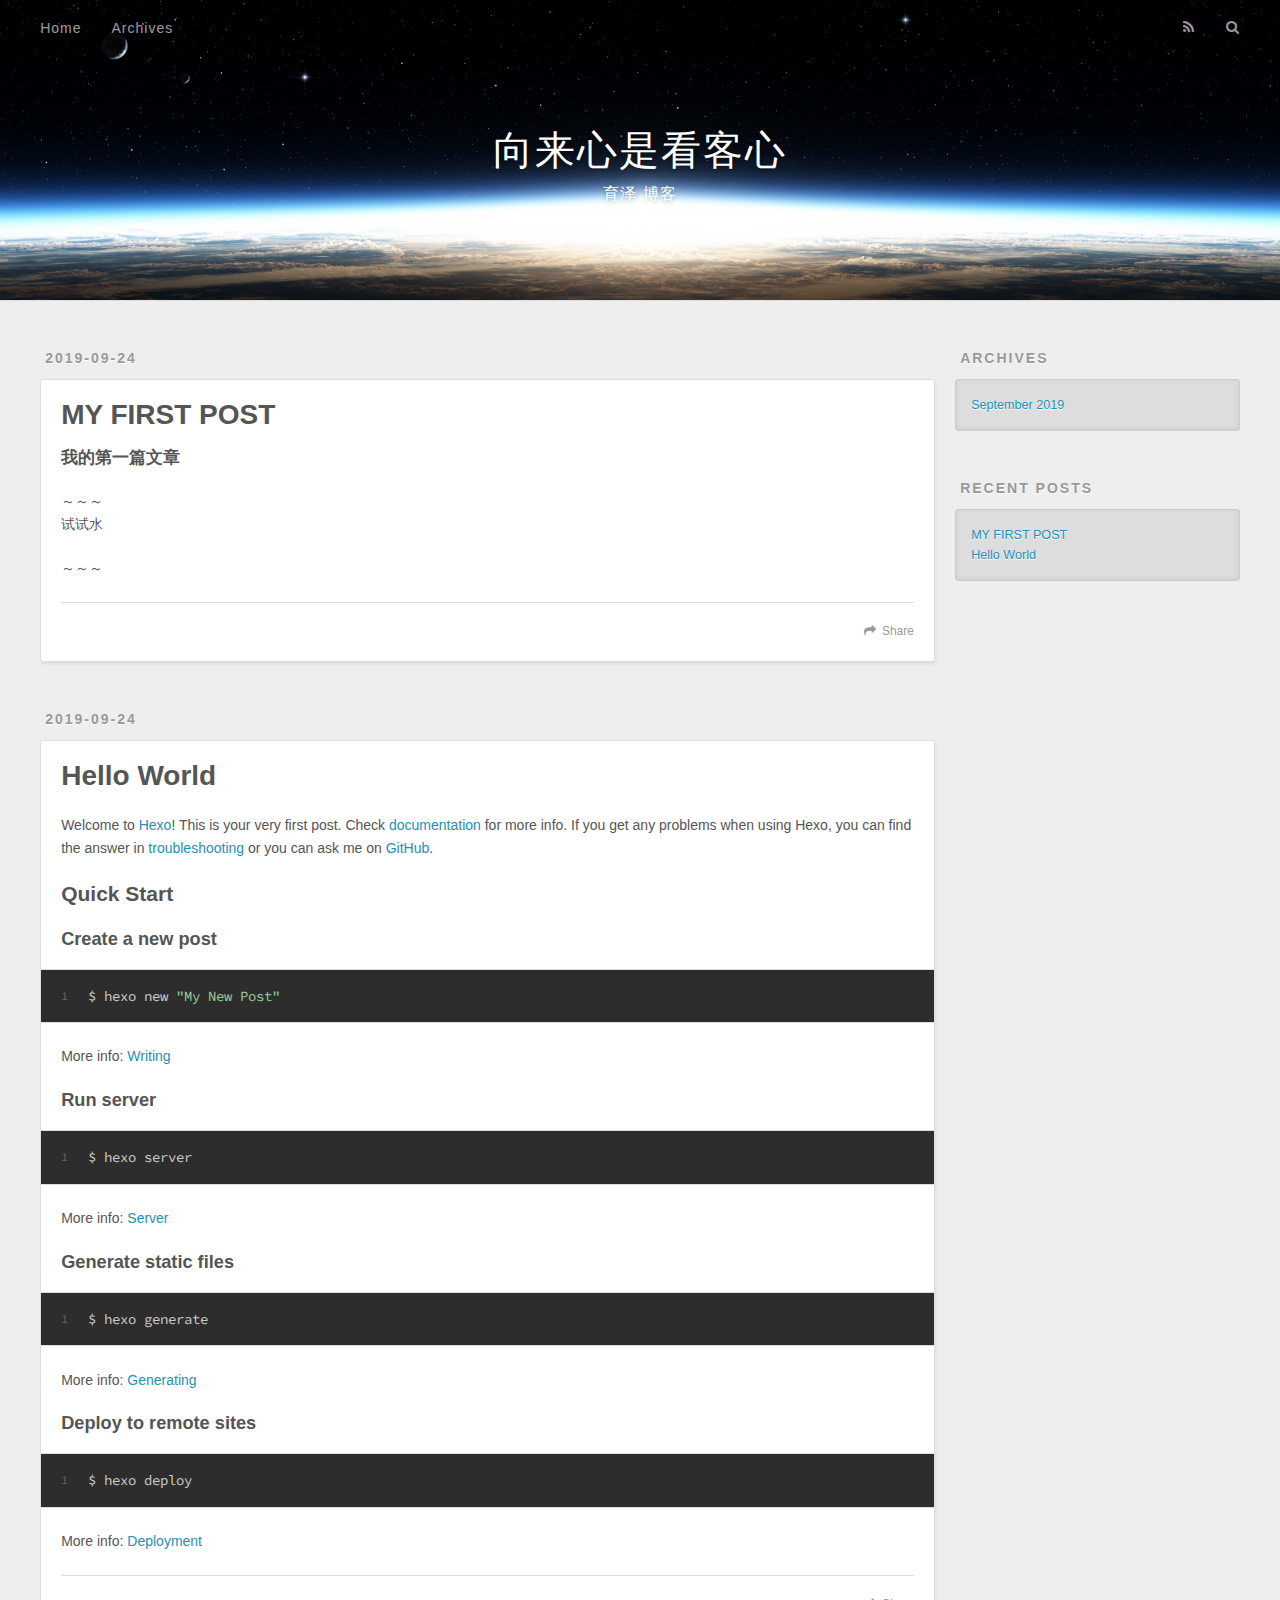
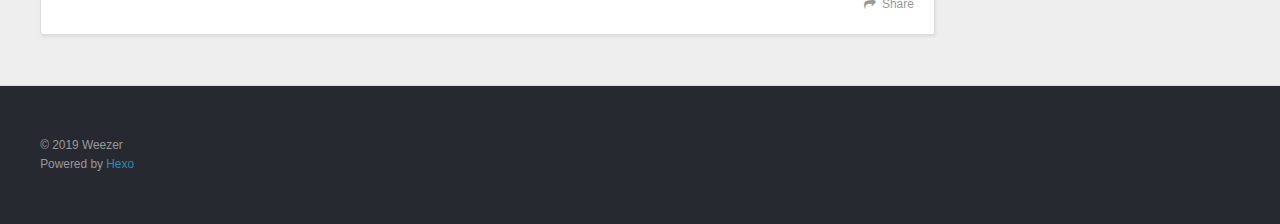
==== index.html @ f469ce71 "Site updated: 2019-09-24 15:25:45" ====
<!DOCTYPE html>
<html>
<head><meta name="generator" content="Hexo 3.9.0">
  <meta charset="utf-8">
  

  
  <title>向来心是看客心</title>
  <meta name="viewport" content="width=device-width, initial-scale=1, maximum-scale=1">
  <meta name="description" content="小博客，记录一点点人生">
<meta name="keywords" content="博客 感悟 技术">
<meta property="og:type" content="website">
<meta property="og:title" content="向来心是看客心">
<meta property="og:url" content="http://weezer.cn/index.html">
<meta property="og:site_name" content="向来心是看客心">
<meta property="og:description" content="小博客，记录一点点人生">
<meta property="og:locale" content="cn">
<meta name="twitter:card" content="summary">
<meta name="twitter:title" content="向来心是看客心">
<meta name="twitter:description" content="小博客，记录一点点人生">
  
    <link rel="alternate" href="/atom.xml" title="向来心是看客心" type="application/atom+xml">
  
  
    <link rel="icon" href="/favicon.png">
  
  
    <link href="//fonts.googleapis.com/css?family=Source+Code+Pro" rel="stylesheet" type="text/css">
  
  <link rel="stylesheet" href="/css/style.css">
</head>
</html>
<body>
  <div id="container">
    <div id="wrap">
      <header id="header">
  <div id="banner"></div>
  <div id="header-outer" class="outer">
    <div id="header-title" class="inner">
      <h1 id="logo-wrap">
        <a href="/" id="logo">向来心是看客心</a>
      </h1>
      
        <h2 id="subtitle-wrap">
          <a href="/" id="subtitle">育泽 博客</a>
        </h2>
      
    </div>
    <div id="header-inner" class="inner">
      <nav id="main-nav">
        <a id="main-nav-toggle" class="nav-icon"></a>
        
          <a class="main-nav-link" href="/">Home</a>
        
          <a class="main-nav-link" href="/archives">Archives</a>
        
      </nav>
      <nav id="sub-nav">
        
          <a id="nav-rss-link" class="nav-icon" href="/atom.xml" title="RSS Feed"></a>
        
        <a id="nav-search-btn" class="nav-icon" title="Search"></a>
      </nav>
      <div id="search-form-wrap">
        <form action="//google.com/search" method="get" accept-charset="UTF-8" class="search-form"><input type="search" name="q" class="search-form-input" placeholder="Search"><button type="submit" class="search-form-submit">&#xF002;</button><input type="hidden" name="sitesearch" value="http://weezer.cn"></form>
      </div>
    </div>
  </div>
</header>
      <div class="outer">
        <section id="main">
  
    <article id="post-MY-FIRST-POST" class="article article-type-post" itemscope itemprop="blogPost">
  <div class="article-meta">
    <a href="/2019/09/24/MY-FIRST-POST/" class="article-date">
  <time datetime="2019-09-24T07:09:31.000Z" itemprop="datePublished">2019-09-24</time>
</a>
    
  </div>
  <div class="article-inner">
    
    
      <header class="article-header">
        
  
    <h1 itemprop="name">
      <a class="article-title" href="/2019/09/24/MY-FIRST-POST/">MY FIRST POST</a>
    </h1>
  

      </header>
    
    <div class="article-entry" itemprop="articleBody">
      
        <h4 id="我的第一篇文章"><a href="#我的第一篇文章" class="headerlink" title="我的第一篇文章"></a>我的第一篇文章</h4><p>～～～<br>试试水</p>
<p>～～～</p>

      
    </div>
    <footer class="article-footer">
      <a data-url="http://weezer.cn/2019/09/24/MY-FIRST-POST/" data-id="ck0ximbhq0000sxwrc1jlzno2" class="article-share-link">Share</a>
      
      
    </footer>
  </div>
  
</article>


  
    <article id="post-hello-world" class="article article-type-post" itemscope itemprop="blogPost">
  <div class="article-meta">
    <a href="/2019/09/24/hello-world/" class="article-date">
  <time datetime="2019-09-24T06:43:45.850Z" itemprop="datePublished">2019-09-24</time>
</a>
    
  </div>
  <div class="article-inner">
    
    
      <header class="article-header">
        
  
    <h1 itemprop="name">
      <a class="article-title" href="/2019/09/24/hello-world/">Hello World</a>
    </h1>
  

      </header>
    
    <div class="article-entry" itemprop="articleBody">
      
        <p>Welcome to <a href="https://hexo.io/" target="_blank" rel="noopener">Hexo</a>! This is your very first post. Check <a href="https://hexo.io/docs/" target="_blank" rel="noopener">documentation</a> for more info. If you get any problems when using Hexo, you can find the answer in <a href="https://hexo.io/docs/troubleshooting.html" target="_blank" rel="noopener">troubleshooting</a> or you can ask me on <a href="https://github.com/hexojs/hexo/issues" target="_blank" rel="noopener">GitHub</a>.</p>
<h2 id="Quick-Start"><a href="#Quick-Start" class="headerlink" title="Quick Start"></a>Quick Start</h2><h3 id="Create-a-new-post"><a href="#Create-a-new-post" class="headerlink" title="Create a new post"></a>Create a new post</h3><figure class="highlight bash"><table><tr><td class="gutter"><pre><span class="line">1</span><br></pre></td><td class="code"><pre><span class="line">$ hexo new <span class="string">"My New Post"</span></span><br></pre></td></tr></table></figure>

<p>More info: <a href="https://hexo.io/docs/writing.html" target="_blank" rel="noopener">Writing</a></p>
<h3 id="Run-server"><a href="#Run-server" class="headerlink" title="Run server"></a>Run server</h3><figure class="highlight bash"><table><tr><td class="gutter"><pre><span class="line">1</span><br></pre></td><td class="code"><pre><span class="line">$ hexo server</span><br></pre></td></tr></table></figure>

<p>More info: <a href="https://hexo.io/docs/server.html" target="_blank" rel="noopener">Server</a></p>
<h3 id="Generate-static-files"><a href="#Generate-static-files" class="headerlink" title="Generate static files"></a>Generate static files</h3><figure class="highlight bash"><table><tr><td class="gutter"><pre><span class="line">1</span><br></pre></td><td class="code"><pre><span class="line">$ hexo generate</span><br></pre></td></tr></table></figure>

<p>More info: <a href="https://hexo.io/docs/generating.html" target="_blank" rel="noopener">Generating</a></p>
<h3 id="Deploy-to-remote-sites"><a href="#Deploy-to-remote-sites" class="headerlink" title="Deploy to remote sites"></a>Deploy to remote sites</h3><figure class="highlight bash"><table><tr><td class="gutter"><pre><span class="line">1</span><br></pre></td><td class="code"><pre><span class="line">$ hexo deploy</span><br></pre></td></tr></table></figure>

<p>More info: <a href="https://hexo.io/docs/deployment.html" target="_blank" rel="noopener">Deployment</a></p>

      
    </div>
    <footer class="article-footer">
      <a data-url="http://weezer.cn/2019/09/24/hello-world/" data-id="ck0ximbht0001sxwr484l13ym" class="article-share-link">Share</a>
      
      
    </footer>
  </div>
  
</article>


  


</section>
        
          <aside id="sidebar">
  
    

  
    

  
    
  
    
  <div class="widget-wrap">
    <h3 class="widget-title">Archives</h3>
    <div class="widget">
      <ul class="archive-list"><li class="archive-list-item"><a class="archive-list-link" href="/archives/2019/09/">September 2019</a></li></ul>
    </div>
  </div>


  
    
  <div class="widget-wrap">
    <h3 class="widget-title">Recent Posts</h3>
    <div class="widget">
      <ul>
        
          <li>
            <a href="/2019/09/24/MY-FIRST-POST/">MY FIRST POST</a>
          </li>
        
          <li>
            <a href="/2019/09/24/hello-world/">Hello World</a>
          </li>
        
      </ul>
    </div>
  </div>

  
</aside>
        
      </div>
      <footer id="footer">
  
  <div class="outer">
    <div id="footer-info" class="inner">
      &copy; 2019 Weezer<br>
      Powered by <a href="http://hexo.io/" target="_blank">Hexo</a>
    </div>
  </div>
</footer>
    </div>
    <nav id="mobile-nav">
  
    <a href="/" class="mobile-nav-link">Home</a>
  
    <a href="/archives" class="mobile-nav-link">Archives</a>
  
</nav>
    

<script src="//ajax.googleapis.com/ajax/libs/jquery/2.0.3/jquery.min.js"></script>


  <link rel="stylesheet" href="/fancybox/jquery.fancybox.css">
  <script src="/fancybox/jquery.fancybox.pack.js"></script>


<script src="/js/script.js"></script>



  </div>
</body>
</html>
---- css/style.css ----
body {
  width: 100%;
}
body:before,
body:after {
  content: "";
  display: table;
}
body:after {
  clear: both;
}
html,
body,
div,
span,
applet,
object,
iframe,
h1,
h2,
h3,
h4,
h5,
h6,
p,
blockquote,
pre,
a,
abbr,
acronym,
address,
big,
cite,
code,
del,
dfn,
em,
img,
ins,
kbd,
q,
s,
samp,
small,
strike,
strong,
sub,
sup,
tt,
var,
dl,
dt,
dd,
ol,
ul,
li,
fieldset,
form,
label,
legend,
table,
caption,
tbody,
tfoot,
thead,
tr,
th,
td {
  margin: 0;
  padding: 0;
  border: 0;
  outline: 0;
  font-weight: inherit;
  font-style: inherit;
  font-family: inherit;
  font-size: 100%;
  vertical-align: baseline;
}
body {
  line-height: 1;
  color: #000;
  background: #fff;
}
ol,
ul {
  list-style: none;
}
table {
  border-collapse: separate;
  border-spacing: 0;
  vertical-align: middle;
}
caption,
th,
td {
  text-align: left;
  font-weight: normal;
  vertical-align: middle;
}
a img {
  border: none;
}
input,
button {
  margin: 0;
  padding: 0;
}
input::-moz-focus-inner,
button::-moz-focus-inner {
  border: 0;
  padding: 0;
}
@font-face {
  font-family: FontAwesome;
  font-style: normal;
  font-weight: normal;
  src: url("fonts/fontawesome-webfont.eot?v=#4.0.3");
  src: url("fonts/fontawesome-webfont.eot?#iefix&v=#4.0.3") format("embedded-opentype"), url("fonts/fontawesome-webfont.woff?v=#4.0.3") format("woff"), url("fonts/fontawesome-webfont.ttf?v=#4.0.3") format("truetype"), url("fonts/fontawesome-webfont.svg#fontawesomeregular?v=#4.0.3") format("svg");
}
html,
body,
#container {
  height: 100%;
}
body {
  background: #eee;
  font: 14px -apple-system, BlinkMacSystemFont, "Segoe UI", "Roboto", "Oxygen", "Ubuntu", "Cantarell", "Fira Sans", "Droid Sans", "Helvetica Neue", sans-serif;
  -webkit-text-size-adjust: 100%;
}
.outer {
  max-width: 1220px;
  margin: 0 auto;
  padding: 0 20px;
}
.outer:before,
.outer:after {
  content: "";
  display: table;
}
.outer:after {
  clear: both;
}
.inner {
  display: inline;
  float: left;
  width: 98.33333333333333%;
  margin: 0 0.833333333333333%;
}
.left,
.alignleft {
  float: left;
}
.right,
.alignright {
  float: right;
}
.clear {
  clear: both;
}
#container {
  position: relative;
}
.mobile-nav-on {
  overflow: hidden;
}
#wrap {
  height: 100%;
  width: 100%;
  position: absolute;
  top: 0;
  left: 0;
  -webkit-transition: 0.2s ease-out;
  -moz-transition: 0.2s ease-out;
  -ms-transition: 0.2s ease-out;
  transition: 0.2s ease-out;
  z-index: 1;
  background: #eee;
}
.mobile-nav-on #wrap {
  left: 280px;
}
@media screen and (min-width: 768px) {
  #main {
    display: inline;
    float: left;
    width: 73.33333333333333%;
    margin: 0 0.833333333333333%;
  }
}
.article-date,
.article-category-link,
.archive-year,
.widget-title {
  text-decoration: none;
  text-transform: uppercase;
  letter-spacing: 2px;
  color: #999;
  margin-bottom: 1em;
  margin-left: 5px;
  line-height: 1em;
  text-shadow: 0 1px #fff;
  font-weight: bold;
}
.article-inner,
.archive-article-inner {
  background: #fff;
  -webkit-box-shadow: 1px 2px 3px #ddd;
  box-shadow: 1px 2px 3px #ddd;
  border: 1px solid #ddd;
  border-radius: 3px;
}
.article-entry h1,
.widget h1 {
  font-size: 2em;
}
.article-entry h2,
.widget h2 {
  font-size: 1.5em;
}
.article-entry h3,
.widget h3 {
  font-size: 1.3em;
}
.article-entry h4,
.widget h4 {
  font-size: 1.2em;
}
.article-entry h5,
.widget h5 {
  font-size: 1em;
}
.article-entry h6,
.widget h6 {
  font-size: 1em;
  color: #999;
}
.article-entry hr,
.widget hr {
  border: 1px dashed #ddd;
}
.article-entry strong,
.widget strong {
  font-weight: bold;
}
.article-entry em,
.widget em,
.article-entry cite,
.widget cite {
  font-style: italic;
}
.article-entry sup,
.widget sup,
.article-entry sub,
.widget sub {
  font-size: 0.75em;
  line-height: 0;
  position: relative;
  vertical-align: baseline;
}
.article-entry sup,
.widget sup {
  top: -0.5em;
}
.article-entry sub,
.widget sub {
  bottom: -0.2em;
}
.article-entry small,
.widget small {
  font-size: 0.85em;
}
.article-entry acronym,
.widget acronym,
.article-entry abbr,
.widget abbr {
  border-bottom: 1px dotted;
}
.article-entry ul,
.widget ul,
.article-entry ol,
.widget ol,
.article-entry dl,
.widget dl {
  margin: 0 20px;
  line-height: 1.6em;
}
.article-entry ul ul,
.widget ul ul,
.article-entry ol ul,
.widget ol ul,
.article-entry ul ol,
.widget ul ol,
.article-entry ol ol,
.widget ol ol {
  margin-top: 0;
  margin-bottom: 0;
}
.article-entry ul,
.widget ul {
  list-style: disc;
}
.article-entry ol,
.widget ol {
  list-style: decimal;
}
.article-entry dt,
.widget dt {
  font-weight: bold;
}
#header {
  height: 300px;
  position: relative;
  border-bottom: 1px solid #ddd;
}
#header:before,
#header:after {
  content: "";
  position: absolute;
  left: 0;
  right: 0;
  height: 40px;
}
#header:before {
  top: 0;
  background: -webkit-linear-gradient(rgba(0,0,0,0.2), transparent);
  background: -moz-linear-gradient(rgba(0,0,0,0.2), transparent);
  background: -ms-linear-gradient(rgba(0,0,0,0.2), transparent);
  background: linear-gradient(rgba(0,0,0,0.2), transparent);
}
#header:after {
  bottom: 0;
  background: -webkit-linear-gradient(transparent, rgba(0,0,0,0.2));
  background: -moz-linear-gradient(transparent, rgba(0,0,0,0.2));
  background: -ms-linear-gradient(transparent, rgba(0,0,0,0.2));
  background: linear-gradient(transparent, rgba(0,0,0,0.2));
}
#header-outer {
  height: 100%;
  position: relative;
}
#header-inner {
  position: relative;
  overflow: hidden;
}
#banner {
  position: absolute;
  top: 0;
  left: 0;
  width: 100%;
  height: 100%;
  background: url("images/banner.jpg") center #000;
  -webkit-background-size: cover;
  -moz-background-size: cover;
  background-size: cover;
  z-index: -1;
}
#header-title {
  text-align: center;
  height: 40px;
  position: absolute;
  top: 50%;
  left: 0;
  margin-top: -20px;
}
#logo,
#subtitle {
  text-decoration: none;
  color: #fff;
  font-weight: 300;
  text-shadow: 0 1px 4px rgba(0,0,0,0.3);
}
#logo {
  font-size: 40px;
  line-height: 40px;
  letter-spacing: 2px;
}
#subtitle {
  font-size: 16px;
  line-height: 16px;
  letter-spacing: 1px;
}
#subtitle-wrap {
  margin-top: 16px;
}
#main-nav {
  float: left;
  margin-left: -15px;
}
.nav-icon,
.main-nav-link {
  float: left;
  color: #fff;
  opacity: 0.6;
  text-decoration: none;
  text-shadow: 0 1px rgba(0,0,0,0.2);
  -webkit-transition: opacity 0.2s;
  -moz-transition: opacity 0.2s;
  -ms-transition: opacity 0.2s;
  transition: opacity 0.2s;
  display: block;
  padding: 20px 15px;
}
.nav-icon:hover,
.main-nav-link:hover {
  opacity: 1;
}
.nav-icon {
  font-family: FontAwesome;
  text-align: center;
  font-size: 14px;
  width: 14px;
  height: 14px;
  padding: 20px 15px;
  position: relative;
  cursor: pointer;
}
.main-nav-link {
  font-weight: 300;
  letter-spacing: 1px;
}
@media screen and (max-width: 479px) {
  .main-nav-link {
    display: none;
  }
}
#main-nav-toggle {
  display: none;
}
#main-nav-toggle:before {
  content: "\f0c9";
}
@media screen and (max-width: 479px) {
  #main-nav-toggle {
    display: block;
  }
}
#sub-nav {
  float: right;
  margin-right: -15px;
}
#nav-rss-link:before {
  content: "\f09e";
}
#nav-search-btn:before {
  content: "\f002";
}
#search-form-wrap {
  position: absolute;
  top: 15px;
  width: 150px;
  height: 30px;
  right: -150px;
  opacity: 0;
  -webkit-transition: 0.2s ease-out;
  -moz-transition: 0.2s ease-out;
  -ms-transition: 0.2s ease-out;
  transition: 0.2s ease-out;
}
#search-form-wrap.on {
  opacity: 1;
  right: 0;
}
@media screen and (max-width: 479px) {
  #search-form-wrap {
    width: 100%;
    right: -100%;
  }
}
.search-form {
  position: absolute;
  top: 0;
  left: 0;
  right: 0;
  background: #fff;
  padding: 5px 15px;
  border-radius: 15px;
  -webkit-box-shadow: 0 0 10px rgba(0,0,0,0.3);
  box-shadow: 0 0 10px rgba(0,0,0,0.3);
}
.search-form-input {
  border: none;
  background: none;
  color: #555;
  width: 100%;
  font: 13px -apple-system, BlinkMacSystemFont, "Segoe UI", "Roboto", "Oxygen", "Ubuntu", "Cantarell", "Fira Sans", "Droid Sans", "Helvetica Neue", sans-serif;
  outline: none;
}
.search-form-input::-webkit-search-results-decoration,
.search-form-input::-webkit-search-cancel-button {
  -webkit-appearance: none;
}
.search-form-submit {
  position: absolute;
  top: 50%;
  right: 10px;
  margin-top: -7px;
  font: 13px FontAwesome;
  border: none;
  background: none;
  color: #bbb;
  cursor: pointer;
}
.search-form-submit:hover,
.search-form-submit:focus {
  color: #777;
}
.article {
  margin: 50px 0;
}
.article-inner {
  overflow: hidden;
}
.article-meta:before,
.article-meta:after {
  content: "";
  display: table;
}
.article-meta:after {
  clear: both;
}
.article-date {
  float: left;
}
.article-category {
  float: left;
  line-height: 1em;
  color: #ccc;
  text-shadow: 0 1px #fff;
  margin-left: 8px;
}
.article-category:before {
  content: "\2022";
}
.article-category-link {
  margin: 0 12px 1em;
}
.article-header {
  padding: 20px 20px 0;
}
.article-title {
  text-decoration: none;
  font-size: 2em;
  font-weight: bold;
  color: #555;
  line-height: 1.1em;
  -webkit-transition: color 0.2s;
  -moz-transition: color 0.2s;
  -ms-transition: color 0.2s;
  transition: color 0.2s;
}
a.article-title:hover {
  color: #258fb8;
}
.article-entry {
  color: #555;
  padding: 0 20px;
}
.article-entry:before,
.article-entry:after {
  content: "";
  display: table;
}
.article-entry:after {
  clear: both;
}
.article-entry p,
.article-entry table {
  line-height: 1.6em;
  margin: 1.6em 0;
}
.article-entry h1,
.article-entry h2,
.article-entry h3,
.article-entry h4,
.article-entry h5,
.article-entry h6 {
  font-weight: bold;
}
.article-entry h1,
.article-entry h2,
.article-entry h3,
.article-entry h4,
.article-entry h5,
.article-entry h6 {
  line-height: 1.1em;
  margin: 1.1em 0;
}
.article-entry a {
  color: #258fb8;
  text-decoration: none;
}
.article-entry a:hover {
  text-decoration: underline;
}
.article-entry ul,
.article-entry ol,
.article-entry dl {
  margin-top: 1.6em;
  margin-bottom: 1.6em;
}
.article-entry img,
.article-entry video {
  max-width: 100%;
  height: auto;
  display: block;
  margin: auto;
}
.article-entry iframe {
  border: none;
}
.article-entry table {
  width: 100%;
  border-collapse: collapse;
  border-spacing: 0;
}
.article-entry th {
  font-weight: bold;
  border-bottom: 3px solid #ddd;
  padding-bottom: 0.5em;
}
.article-entry td {
  border-bottom: 1px solid #ddd;
  padding: 10px 0;
}
.article-entry blockquote {
  font-family: Georgia, "Times New Roman", serif;
  font-size: 1.4em;
  margin: 1.6em 20px;
  text-align: center;
}
.article-entry blockquote footer {
  font-size: 14px;
  margin: 1.6em 0;
  font-family: -apple-system, BlinkMacSystemFont, "Segoe UI", "Roboto", "Oxygen", "Ubuntu", "Cantarell", "Fira Sans", "Droid Sans", "Helvetica Neue", sans-serif;
}
.article-entry blockquote footer cite:before {
  content: "—";
  padding: 0 0.5em;
}
.article-entry .pullquote {
  text-align: left;
  width: 45%;
  margin: 0;
}
.article-entry .pullquote.left {
  margin-left: 0.5em;
  margin-right: 1em;
}
.article-entry .pullquote.right {
  margin-right: 0.5em;
  margin-left: 1em;
}
.article-entry .caption {
  color: #999;
  display: block;
  font-size: 0.9em;
  margin-top: 0.5em;
  position: relative;
  text-align: center;
}
.article-entry .video-container {
  position: relative;
  padding-top: 56.25%;
  height: 0;
  overflow: hidden;
}
.article-entry .video-container iframe,
.article-entry .video-container object,
.article-entry .video-container embed {
  position: absolute;
  top: 0;
  left: 0;
  width: 100%;
  height: 100%;
  margin-top: 0;
}
.article-more-link a {
  display: inline-block;
  line-height: 1em;
  padding: 6px 15px;
  border-radius: 15px;
  background: #eee;
  color: #999;
  text-shadow: 0 1px #fff;
  text-decoration: none;
}
.article-more-link a:hover {
  background: #258fb8;
  color: #fff;
  text-decoration: none;
  text-shadow: 0 1px #1e7293;
}
.article-footer {
  font-size: 0.85em;
  line-height: 1.6em;
  border-top: 1px solid #ddd;
  padding-top: 1.6em;
  margin: 0 20px 20px;
}
.article-footer:before,
.article-footer:after {
  content: "";
  display: table;
}
.article-footer:after {
  clear: both;
}
.article-footer a {
  color: #999;
  text-decoration: none;
}
.article-footer a:hover {
  color: #555;
}
.article-tag-list-item {
  float: left;
  margin-right: 10px;
}
.article-tag-list-link:before {
  content: "#";
}
.article-comment-link {
  float: right;
}
.article-comment-link:before {
  content: "\f075";
  font-family: FontAwesome;
  padding-right: 8px;
}
.article-share-link {
  cursor: pointer;
  float: right;
  margin-left: 20px;
}
.article-share-link:before {
  content: "\f064";
  font-family: FontAwesome;
  padding-right: 6px;
}
#article-nav {
  position: relative;
}
#article-nav:before,
#article-nav:after {
  content: "";
  display: table;
}
#article-nav:after {
  clear: both;
}
@media screen and (min-width: 768px) {
  #article-nav {
    margin: 50px 0;
  }
  #article-nav:before {
    width: 8px;
    height: 8px;
    position: absolute;
    top: 50%;
    left: 50%;
    margin-top: -4px;
    margin-left: -4px;
    content: "";
    border-radius: 50%;
    background: #ddd;
    -webkit-box-shadow: 0 1px 2px #fff;
    box-shadow: 0 1px 2px #fff;
  }
}
.article-nav-link-wrap {
  text-decoration: none;
  text-shadow: 0 1px #fff;
  color: #999;
  -webkit-box-sizing: border-box;
  -moz-box-sizing: border-box;
  box-sizing: border-box;
  margin-top: 50px;
  text-align: center;
  display: block;
}
.article-nav-link-wrap:hover {
  color: #555;
}
@media screen and (min-width: 768px) {
  .article-nav-link-wrap {
    width: 50%;
    margin-top: 0;
  }
}
@media screen and (min-width: 768px) {
  #article-nav-newer {
    float: left;
    text-align: right;
    padding-right: 20px;
  }
}
@media screen and (min-width: 768px) {
  #article-nav-older {
    float: right;
    text-align: left;
    padding-left: 20px;
  }
}
.article-nav-caption {
  text-transform: uppercase;
  letter-spacing: 2px;
  color: #ddd;
  line-height: 1em;
  font-weight: bold;
}
#article-nav-newer .article-nav-caption {
  margin-right: -2px;
}
.article-nav-title {
  font-size: 0.85em;
  line-height: 1.6em;
  margin-top: 0.5em;
}
.article-share-box {
  position: absolute;
  display: none;
  background: #fff;
  -webkit-box-shadow: 1px 2px 10px rgba(0,0,0,0.2);
  box-shadow: 1px 2px 10px rgba(0,0,0,0.2);
  border-radius: 3px;
  margin-left: -145px;
  overflow: hidden;
  z-index: 1;
}
.article-share-box.on {
  display: block;
}
.article-share-input {
  width: 100%;
  background: none;
  -webkit-box-sizing: border-box;
  -moz-box-sizing: border-box;
  box-sizing: border-box;
  font: 14px -apple-system, BlinkMacSystemFont, "Segoe UI", "Roboto", "Oxygen", "Ubuntu", "Cantarell", "Fira Sans", "Droid Sans", "Helvetica Neue", sans-serif;
  padding: 0 15px;
  color: #555;
  outline: none;
  border: 1px solid #ddd;
  border-radius: 3px 3px 0 0;
  height: 36px;
  line-height: 36px;
}
.article-share-links {
  background: #eee;
}
.article-share-links:before,
.article-share-links:after {
  content: "";
  display: table;
}
.article-share-links:after {
  clear: both;
}
.article-share-twitter,
.article-share-facebook,
.article-share-pinterest,
.article-share-google {
  width: 50px;
  height: 36px;
  display: block;
  float: left;
  position: relative;
  color: #999;
  text-shadow: 0 1px #fff;
}
.article-share-twitter:before,
.article-share-facebook:before,
.article-share-pinterest:before,
.article-share-google:before {
  font-size: 20px;
  font-family: FontAwesome;
  width: 20px;
  height: 20px;
  position: absolute;
  top: 50%;
  left: 50%;
  margin-top: -10px;
  margin-left: -10px;
  text-align: center;
}
.article-share-twitter:hover,
.article-share-facebook:hover,
.article-share-pinterest:hover,
.article-share-google:hover {
  color: #fff;
}
.article-share-twitter:before {
  content: "\f099";
}
.article-share-twitter:hover {
  background: #00aced;
  text-shadow: 0 1px #008abe;
}
.article-share-facebook:before {
  content: "\f09a";
}
.article-share-facebook:hover {
  background: #3b5998;
  text-shadow: 0 1px #2f477a;
}
.article-share-pinterest:before {
  content: "\f0d2";
}
.article-share-pinterest:hover {
  background: #cb2027;
  text-shadow: 0 1px #a21a1f;
}
.article-share-google:before {
  content: "\f0d5";
}
.article-share-google:hover {
  background: #dd4b39;
  text-shadow: 0 1px #be3221;
}
.article-gallery {
  background: #000;
  position: relative;
}
.article-gallery-photos {
  position: relative;
  overflow: hidden;
}
.article-gallery-img {
  display: none;
  max-width: 100%;
}
.article-gallery-img:first-child {
  display: block;
}
.article-gallery-img.loaded {
  position: absolute;
  display: block;
}
.article-gallery-img img {
  display: block;
  max-width: 100%;
  margin: 0 auto;
}
#comments {
  background: #fff;
  -webkit-box-shadow: 1px 2px 3px #ddd;
  box-shadow: 1px 2px 3px #ddd;
  padding: 20px;
  border: 1px solid #ddd;
  border-radius: 3px;
  margin: 50px 0;
}
#comments a {
  color: #258fb8;
}
.archives-wrap {
  margin: 50px 0;
}
.archives:before,
.archives:after {
  content: "";
  display: table;
}
.archives:after {
  clear: both;
}
.archive-year-wrap {
  margin-bottom: 1em;
}
.archives {
  -webkit-column-gap: 10px;
  -moz-column-gap: 10px;
  column-gap: 10px;
}
@media screen and (min-width: 480px) and (max-width: 767px) {
  .archives {
    -webkit-column-count: 2;
    -moz-column-count: 2;
    column-count: 2;
  }
}
@media screen and (min-width: 768px) {
  .archives {
    -webkit-column-count: 3;
    -moz-column-count: 3;
    column-count: 3;
  }
}
.archive-article {
  -webkit-column-break-inside: avoid;
  page-break-inside: avoid;
  overflow: hidden;
  break-inside: avoid-column;
}
.archive-article-inner {
  padding: 10px;
  margin-bottom: 15px;
}
.archive-article-title {
  text-decoration: none;
  font-weight: bold;
  color: #555;
  -webkit-transition: color 0.2s;
  -moz-transition: color 0.2s;
  -ms-transition: color 0.2s;
  transition: color 0.2s;
  line-height: 1.6em;
}
.archive-article-title:hover {
  color: #258fb8;
}
.archive-article-footer {
  margin-top: 1em;
}
.archive-article-date {
  color: #999;
  text-decoration: none;
  font-size: 0.85em;
  line-height: 1em;
  margin-bottom: 0.5em;
  display: block;
}
#page-nav {
  margin: 50px auto;
  background: #fff;
  -webkit-box-shadow: 1px 2px 3px #ddd;
  box-shadow: 1px 2px 3px #ddd;
  border: 1px solid #ddd;
  border-radius: 3px;
  text-align: center;
  color: #999;
  overflow: hidden;
}
#page-nav:before,
#page-nav:after {
  content: "";
  display: table;
}
#page-nav:after {
  clear: both;
}
#page-nav a,
#page-nav span {
  padding: 10px 20px;
  line-height: 1;
  height: 2ex;
}
#page-nav a {
  color: #999;
  text-decoration: none;
}
#page-nav a:hover {
  background: #999;
  color: #fff;
}
#page-nav .prev {
  float: left;
}
#page-nav .next {
  float: right;
}
#page-nav .page-number {
  display: inline-block;
}
@media screen and (max-width: 479px) {
  #page-nav .page-number {
    display: none;
  }
}
#page-nav .current {
  color: #555;
  font-weight: bold;
}
#page-nav .space {
  color: #ddd;
}
#footer {
  background: #262a30;
  padding: 50px 0;
  border-top: 1px solid #ddd;
  color: #999;
}
#footer a {
  color: #258fb8;
  text-decoration: none;
}
#footer a:hover {
  text-decoration: underline;
}
#footer-info {
  line-height: 1.6em;
  font-size: 0.85em;
}
.article-entry pre,
.article-entry .highlight {
  background: #2d2d2d;
  margin: 0 -20px;
  padding: 15px 20px;
  border-style: solid;
  border-color: #ddd;
  border-width: 1px 0;
  overflow: auto;
  color: #ccc;
  line-height: 22.400000000000002px;
}
.article-entry .highlight .gutter pre,
.article-entry .gist .gist-file .gist-data .line-numbers {
  color: #666;
  font-size: 0.85em;
}
.article-entry pre,
.article-entry code {
  font-family: "Source Code Pro", Consolas, Monaco, Menlo, Consolas, monospace;
}
.article-entry code {
  background: #eee;
  text-shadow: 0 1px #fff;
  padding: 0 0.3em;
}
.article-entry pre code {
  background: none;
  text-shadow: none;
  padding: 0;
}
.article-entry .highlight pre {
  border: none;
  margin: 0;
  padding: 0;
}
.article-entry .highlight table {
  margin: 0;
  width: auto;
}
.article-entry .highlight td {
  border: none;
  padding: 0;
}
.article-entry .highlight figcaption {
  font-size: 0.85em;
  color: #999;
  line-height: 1em;
  margin-bottom: 1em;
}
.article-entry .highlight figcaption:before,
.article-entry .highlight figcaption:after {
  content: "";
  display: table;
}
.article-entry .highlight figcaption:after {
  clear: both;
}
.article-entry .highlight figcaption a {
  float: right;
}
.article-entry .highlight .gutter pre {
  text-align: right;
  padding-right: 20px;
}
.article-entry .highlight .line {
  height: 22.400000000000002px;
}
.article-entry .highlight .line.marked {
  background: #515151;
}
.article-entry .gist {
  margin: 0 -20px;
  border-style: solid;
  border-color: #ddd;
  border-width: 1px 0;
  background: #2d2d2d;
  padding: 15px 20px 15px 0;
}
.article-entry .gist .gist-file {
  border: none;
  font-family: "Source Code Pro", Consolas, Monaco, Menlo, Consolas, monospace;
  margin: 0;
}
.article-entry .gist .gist-file .gist-data {
  background: none;
  border: none;
}
.article-entry .gist .gist-file .gist-data .line-numbers {
  background: none;
  border: none;
  padding: 0 20px 0 0;
}
.article-entry .gist .gist-file .gist-data .line-data {
  padding: 0 !important;
}
.article-entry .gist .gist-file .highlight {
  margin: 0;
  padding: 0;
  border: none;
}
.article-entry .gist .gist-file .gist-meta {
  background: #2d2d2d;
  color: #999;
  font: 0.85em -apple-system, BlinkMacSystemFont, "Segoe UI", "Roboto", "Oxygen", "Ubuntu", "Cantarell", "Fira Sans", "Droid Sans", "Helvetica Neue", sans-serif;
  text-shadow: 0 0;
  padding: 0;
  margin-top: 1em;
  margin-left: 20px;
}
.article-entry .gist .gist-file .gist-meta a {
  color: #258fb8;
  font-weight: normal;
}
.article-entry .gist .gist-file .gist-meta a:hover {
  text-decoration: underline;
}
pre .comment,
pre .title {
  color: #999;
}
pre .variable,
pre .attribute,
pre .tag,
pre .regexp,
pre .ruby .constant,
pre .xml .tag .title,
pre .xml .pi,
pre .xml .doctype,
pre .html .doctype,
pre .css .id,
pre .css .class,
pre .css .pseudo {
  color: #f2777a;
}
pre .number,
pre .preprocessor,
pre .built_in,
pre .literal,
pre .params,
pre .constant {
  color: #f99157;
}
pre .class,
pre .ruby .class .title,
pre .css .rules .attribute {
  color: #9c9;
}
pre .string,
pre .value,
pre .inheritance,
pre .header,
pre .ruby .symbol,
pre .xml .cdata {
  color: #9c9;
}
pre .css .hexcolor {
  color: #6cc;
}
pre .function,
pre .python .decorator,
pre .python .title,
pre .ruby .function .title,
pre .ruby .title .keyword,
pre .perl .sub,
pre .javascript .title,
pre .coffeescript .title {
  color: #69c;
}
pre .keyword,
pre .javascript .function {
  color: #c9c;
}
@media screen and (max-width: 479px) {
  #mobile-nav {
    position: absolute;
    top: 0;
    left: 0;
    width: 280px;
    height: 100%;
    background: #191919;
    border-right: 1px solid #fff;
  }
}
@media screen and (max-width: 479px) {
  .mobile-nav-link {
    display: block;
    color: #999;
    text-decoration: none;
    padding: 15px 20px;
    font-weight: bold;
  }
  .mobile-nav-link:hover {
    color: #fff;
  }
}
@media screen and (min-width: 768px) {
  #sidebar {
    display: inline;
    float: left;
    width: 23.333333333333332%;
    margin: 0 0.833333333333333%;
  }
}
.widget-wrap {
  margin: 50px 0;
}
.widget {
  color: #777;
  text-shadow: 0 1px #fff;
  background: #ddd;
  -webkit-box-shadow: 0 -1px 4px #ccc inset;
  box-shadow: 0 -1px 4px #ccc inset;
  border: 1px solid #ccc;
  padding: 15px;
  border-radius: 3px;
}
.widget a {
  color: #258fb8;
  text-decoration: none;
}
.widget a:hover {
  text-decoration: underline;
}
.widget ul ul,
.widget ol ul,
.widget dl ul,
.widget ul ol,
.widget ol ol,
.widget dl ol,
.widget ul dl,
.widget ol dl,
.widget dl dl {
  margin-left: 15px;
  list-style: disc;
}
.widget {
  line-height: 1.6em;
  word-wrap: break-word;
  font-size: 0.9em;
}
.widget ul,
.widget ol {
  list-style: none;
  margin: 0;
}
.widget ul ul,
.widget ol ul,
.widget ul ol,
.widget ol ol {
  margin: 0 20px;
}
.widget ul ul,
.widget ol ul {
  list-style: disc;
}
.widget ul ol,
.widget ol ol {
  list-style: decimal;
}
.category-list-count,
.tag-list-count,
.archive-list-count {
  padding-left: 5px;
  color: #999;
  font-size: 0.85em;
}
.category-list-count:before,
.tag-list-count:before,
.archive-list-count:before {
  content: "(";
}
.category-list-count:after,
.tag-list-count:after,
.archive-list-count:after {
  content: ")";
}
.tagcloud a {
  margin-right: 5px;
  display: inline-block;
}
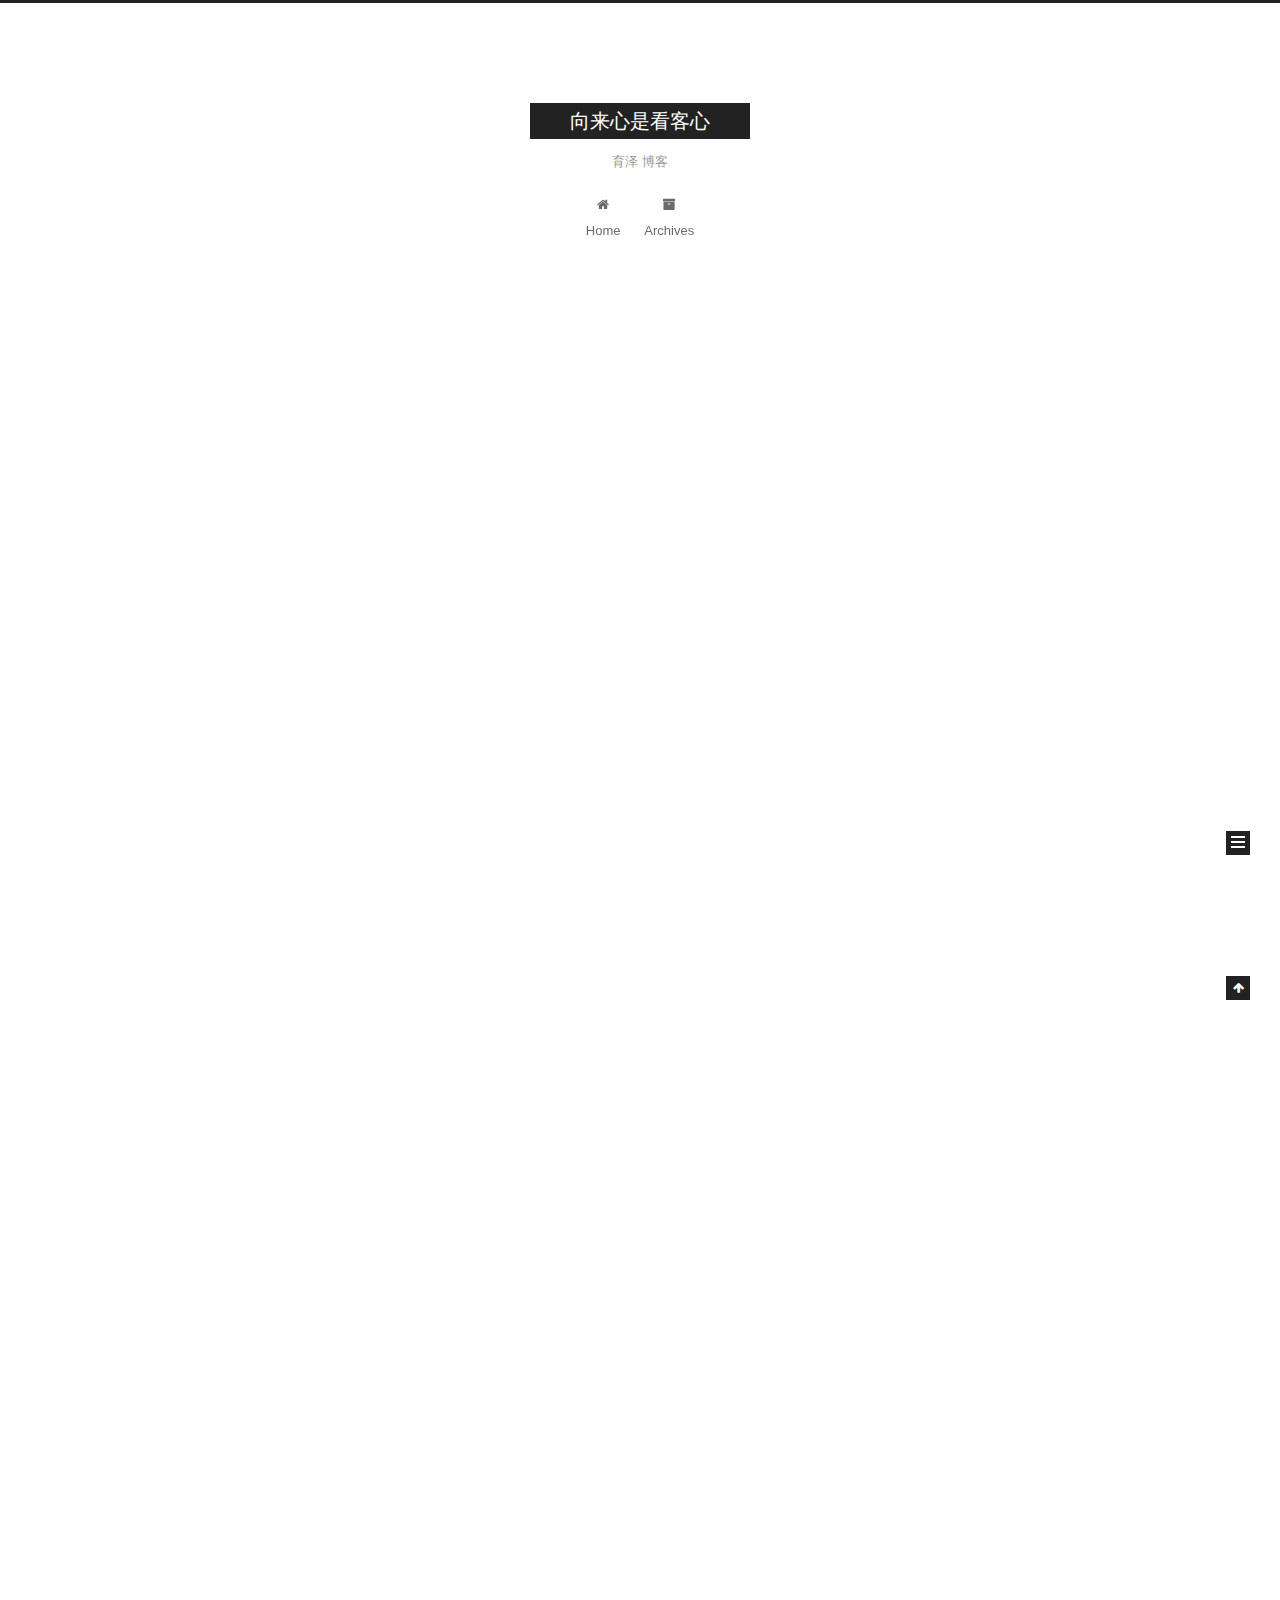
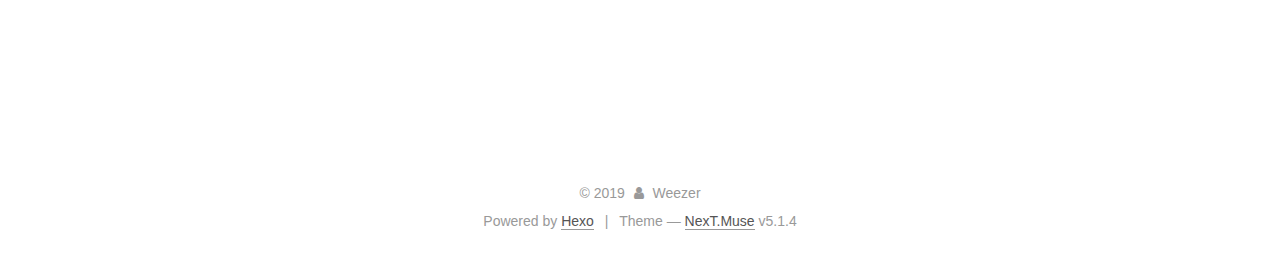
==== commit 90895cc5: "Site updated: 2019-09-24 15:52:06" ====
--- a/index.html
+++ b/index.html
@@ -1,13 +1,85 @@
 <!DOCTYPE html>
-<html>
+
+
+
+  
+
+
+<html class="theme-next muse use-motion" lang="cn">
 <head><meta name="generator" content="Hexo 3.9.0">
-  <meta charset="utf-8">
-  
-
-  
-  <title>向来心是看客心</title>
-  <meta name="viewport" content="width=device-width, initial-scale=1, maximum-scale=1">
-  <meta name="description" content="小博客，记录一点点人生">
+  <meta charset="UTF-8">
+<meta http-equiv="X-UA-Compatible" content="IE=edge">
+<meta name="viewport" content="width=device-width, initial-scale=1, maximum-scale=1">
+<meta name="theme-color" content="#222">
+
+
+
+
+
+
+
+
+
+<meta http-equiv="Cache-Control" content="no-transform">
+<meta http-equiv="Cache-Control" content="no-siteapp">
+
+
+
+
+
+
+
+
+
+
+
+
+
+
+
+
+  
+  
+  <link href="/lib/fancybox/source/jquery.fancybox.css?v=2.1.5" rel="stylesheet" type="text/css">
+
+
+
+
+
+
+
+<link href="/lib/font-awesome/css/font-awesome.min.css?v=4.6.2" rel="stylesheet" type="text/css">
+
+<link href="/css/main.css?v=5.1.4" rel="stylesheet" type="text/css">
+
+
+  <link rel="apple-touch-icon" sizes="180x180" href="/images/apple-touch-icon-next.png?v=5.1.4">
+
+
+  <link rel="icon" type="image/png" sizes="32x32" href="/images/favicon-32x32-next.png?v=5.1.4">
+
+
+  <link rel="icon" type="image/png" sizes="16x16" href="/images/favicon-16x16-next.png?v=5.1.4">
+
+
+  <link rel="mask-icon" href="/images/logo.svg?v=5.1.4" color="#222">
+
+
+
+
+
+  <meta name="keywords" content="Hexo, NexT">
+
+
+
+
+
+
+
+
+
+
+<meta name="description" content="小博客，记录一点点人生">
 <meta name="keywords" content="博客 感悟 技术">
 <meta property="og:type" content="website">
 <meta property="og:title" content="向来心是看客心">
@@ -18,221 +90,656 @@
 <meta name="twitter:card" content="summary">
 <meta name="twitter:title" content="向来心是看客心">
 <meta name="twitter:description" content="小博客，记录一点点人生">
-  
-    <link rel="alternate" href="/atom.xml" title="向来心是看客心" type="application/atom+xml">
-  
-  
-    <link rel="icon" href="/favicon.png">
-  
-  
-    <link href="//fonts.googleapis.com/css?family=Source+Code+Pro" rel="stylesheet" type="text/css">
-  
-  <link rel="stylesheet" href="/css/style.css">
+
+
+
+<script type="text/javascript" id="hexo.configurations">
+  var NexT = window.NexT || {};
+  var CONFIG = {
+    root: '/',
+    scheme: 'Muse',
+    version: '5.1.4',
+    sidebar: {"position":"left","display":"post","offset":12,"b2t":false,"scrollpercent":false,"onmobile":false},
+    fancybox: true,
+    tabs: true,
+    motion: {"enable":true,"async":false,"transition":{"post_block":"fadeIn","post_header":"slideDownIn","post_body":"slideDownIn","coll_header":"slideLeftIn","sidebar":"slideUpIn"}},
+    duoshuo: {
+      userId: '0',
+      author: 'Author'
+    },
+    algolia: {
+      applicationID: '',
+      apiKey: '',
+      indexName: '',
+      hits: {"per_page":10},
+      labels: {"input_placeholder":"Search for Posts","hits_empty":"We didn't find any results for the search: ${query}","hits_stats":"${hits} results found in ${time} ms"}
+    }
+  };
+</script>
+
+
+
+  <link rel="canonical" href="http://weezer.cn/">
+
+
+
+
+
+  <title>向来心是看客心</title>
+  
+
+
+
+
+
+
+
+
 </head>
-</html>
-<body>
-  <div id="container">
-    <div id="wrap">
-      <header id="header">
-  <div id="banner"></div>
-  <div id="header-outer" class="outer">
-    <div id="header-title" class="inner">
-      <h1 id="logo-wrap">
-        <a href="/" id="logo">向来心是看客心</a>
-      </h1>
-      
-        <h2 id="subtitle-wrap">
-          <a href="/" id="subtitle">育泽 博客</a>
-        </h2>
-      
+
+<body itemscope itemtype="http://schema.org/WebPage" lang="cn">
+
+  
+  
+    
+  
+
+  <div class="container sidebar-position-left 
+  page-home">
+    <div class="headband"></div>
+
+    <header id="header" class="header" itemscope itemtype="http://schema.org/WPHeader">
+      <div class="header-inner"><div class="site-brand-wrapper">
+  <div class="site-meta ">
+    
+
+    <div class="custom-logo-site-title">
+      <a href="/" class="brand" rel="start">
+        <span class="logo-line-before"><i></i></span>
+        <span class="site-title">向来心是看客心</span>
+        <span class="logo-line-after"><i></i></span>
+      </a>
     </div>
-    <div id="header-inner" class="inner">
-      <nav id="main-nav">
-        <a id="main-nav-toggle" class="nav-icon"></a>
-        
-          <a class="main-nav-link" href="/">Home</a>
-        
-          <a class="main-nav-link" href="/archives">Archives</a>
-        
-      </nav>
-      <nav id="sub-nav">
-        
-          <a id="nav-rss-link" class="nav-icon" href="/atom.xml" title="RSS Feed"></a>
-        
-        <a id="nav-search-btn" class="nav-icon" title="Search"></a>
-      </nav>
-      <div id="search-form-wrap">
-        <form action="//google.com/search" method="get" accept-charset="UTF-8" class="search-form"><input type="search" name="q" class="search-form-input" placeholder="Search"><button type="submit" class="search-form-submit">&#xF002;</button><input type="hidden" name="sitesearch" value="http://weezer.cn"></form>
-      </div>
+      
+        <p class="site-subtitle">育泽 博客</p>
+      
+  </div>
+
+  <div class="site-nav-toggle">
+    <button>
+      <span class="btn-bar"></span>
+      <span class="btn-bar"></span>
+      <span class="btn-bar"></span>
+    </button>
+  </div>
+</div>
+
+<nav class="site-nav">
+  
+
+  
+    <ul id="menu" class="menu">
+      
+        
+        <li class="menu-item menu-item-home">
+          <a href="/" rel="section">
+            
+              <i class="menu-item-icon fa fa-fw fa-home"></i> <br>
+            
+            Home
+          </a>
+        </li>
+      
+        
+        <li class="menu-item menu-item-archives">
+          <a href="/archives/" rel="section">
+            
+              <i class="menu-item-icon fa fa-fw fa-archive"></i> <br>
+            
+            Archives
+          </a>
+        </li>
+      
+
+      
+    </ul>
+  
+
+  
+</nav>
+
+
+
+ </div>
+    </header>
+
+    <main id="main" class="main">
+      <div class="main-inner">
+        <div class="content-wrap">
+          <div id="content" class="content">
+            
+  <section id="posts" class="posts-expand">
+    
+      
+
+  
+
+  
+  
+  
+
+  <article class="post post-type-normal" itemscope itemtype="http://schema.org/Article">
+  
+  
+  
+  <div class="post-block">
+    <link itemprop="mainEntityOfPage" href="http://weezer.cn/2019/09/24/MY-FIRST-POST/">
+
+    <span hidden itemprop="author" itemscope itemtype="http://schema.org/Person">
+      <meta itemprop="name" content="Weezer">
+      <meta itemprop="description" content>
+      <meta itemprop="image" content="/images/avatar.gif">
+    </span>
+
+    <span hidden itemprop="publisher" itemscope itemtype="http://schema.org/Organization">
+      <meta itemprop="name" content="向来心是看客心">
+    </span>
+
+    
+      <header class="post-header">
+
+        
+        
+          <h1 class="post-title" itemprop="name headline">
+                
+                <a class="post-title-link" href="/2019/09/24/MY-FIRST-POST/" itemprop="url">MY FIRST POST</a></h1>
+        
+
+        <div class="post-meta">
+          <span class="post-time">
+            
+              <span class="post-meta-item-icon">
+                <i class="fa fa-calendar-o"></i>
+              </span>
+              
+                <span class="post-meta-item-text">Posted on</span>
+              
+              <time title="Post created" itemprop="dateCreated datePublished" datetime="2019-09-24T15:09:31+08:00">
+                2019-09-24
+              </time>
+            
+
+            
+
+            
+          </span>
+
+          
+
+          
+            
+          
+
+          
+          
+
+          
+
+          
+
+          
+
+        </div>
+      </header>
+    
+
+    
+    
+    
+    <div class="post-body" itemprop="articleBody">
+
+      
+      
+
+      
+        
+          
+            <h4 id="我的第一篇文章"><a href="#我的第一篇文章" class="headerlink" title="我的第一篇文章"></a>我的第一篇文章</h4><p>～～～<br>试试水</p>
+<p>～～～</p>
+
+          
+        
+      
+    </div>
+    
+    
+    
+
+    
+
+    
+
+    
+
+    <footer class="post-footer">
+      
+
+      
+
+      
+
+      
+      
+        <div class="post-eof"></div>
+      
+    </footer>
+  </div>
+  
+  
+  
+  </article>
+
+
+    
+      
+
+  
+
+  
+  
+  
+
+  <article class="post post-type-normal" itemscope itemtype="http://schema.org/Article">
+  
+  
+  
+  <div class="post-block">
+    <link itemprop="mainEntityOfPage" href="http://weezer.cn/2019/09/24/hello-world/">
+
+    <span hidden itemprop="author" itemscope itemtype="http://schema.org/Person">
+      <meta itemprop="name" content="Weezer">
+      <meta itemprop="description" content>
+      <meta itemprop="image" content="/images/avatar.gif">
+    </span>
+
+    <span hidden itemprop="publisher" itemscope itemtype="http://schema.org/Organization">
+      <meta itemprop="name" content="向来心是看客心">
+    </span>
+
+    
+      <header class="post-header">
+
+        
+        
+          <h1 class="post-title" itemprop="name headline">
+                
+                <a class="post-title-link" href="/2019/09/24/hello-world/" itemprop="url">Hello World</a></h1>
+        
+
+        <div class="post-meta">
+          <span class="post-time">
+            
+              <span class="post-meta-item-icon">
+                <i class="fa fa-calendar-o"></i>
+              </span>
+              
+                <span class="post-meta-item-text">Posted on</span>
+              
+              <time title="Post created" itemprop="dateCreated datePublished" datetime="2019-09-24T14:43:45+08:00">
+                2019-09-24
+              </time>
+            
+
+            
+
+            
+          </span>
+
+          
+
+          
+            
+          
+
+          
+          
+
+          
+
+          
+
+          
+
+        </div>
+      </header>
+    
+
+    
+    
+    
+    <div class="post-body" itemprop="articleBody">
+
+      
+      
+
+      
+        
+          
+            <p>Welcome to <a href="https://hexo.io/" target="_blank" rel="noopener">Hexo</a>! This is your very first post. Check <a href="https://hexo.io/docs/" target="_blank" rel="noopener">documentation</a> for more info. If you get any problems when using Hexo, you can find the answer in <a href="https://hexo.io/docs/troubleshooting.html" target="_blank" rel="noopener">troubleshooting</a> or you can ask me on <a href="https://github.com/hexojs/hexo/issues" target="_blank" rel="noopener">GitHub</a>.</p>
+<h2 id="Quick-Start"><a href="#Quick-Start" class="headerlink" title="Quick Start"></a>Quick Start</h2><h3 id="Create-a-new-post"><a href="#Create-a-new-post" class="headerlink" title="Create a new post"></a>Create a new post</h3><figure class="highlight bash"><table><tr><td class="gutter"><pre><span class="line">1</span><br></pre></td><td class="code"><pre><span class="line">$ hexo new <span class="string">"My New Post"</span></span><br></pre></td></tr></table></figure>
+
+<p>More info: <a href="https://hexo.io/docs/writing.html" target="_blank" rel="noopener">Writing</a></p>
+<h3 id="Run-server"><a href="#Run-server" class="headerlink" title="Run server"></a>Run server</h3><figure class="highlight bash"><table><tr><td class="gutter"><pre><span class="line">1</span><br></pre></td><td class="code"><pre><span class="line">$ hexo server</span><br></pre></td></tr></table></figure>
+
+<p>More info: <a href="https://hexo.io/docs/server.html" target="_blank" rel="noopener">Server</a></p>
+<h3 id="Generate-static-files"><a href="#Generate-static-files" class="headerlink" title="Generate static files"></a>Generate static files</h3><figure class="highlight bash"><table><tr><td class="gutter"><pre><span class="line">1</span><br></pre></td><td class="code"><pre><span class="line">$ hexo generate</span><br></pre></td></tr></table></figure>
+
+<p>More info: <a href="https://hexo.io/docs/generating.html" target="_blank" rel="noopener">Generating</a></p>
+<h3 id="Deploy-to-remote-sites"><a href="#Deploy-to-remote-sites" class="headerlink" title="Deploy to remote sites"></a>Deploy to remote sites</h3><figure class="highlight bash"><table><tr><td class="gutter"><pre><span class="line">1</span><br></pre></td><td class="code"><pre><span class="line">$ hexo deploy</span><br></pre></td></tr></table></figure>
+
+<p>More info: <a href="https://hexo.io/docs/deployment.html" target="_blank" rel="noopener">Deployment</a></p>
+
+          
+        
+      
+    </div>
+    
+    
+    
+
+    
+
+    
+
+    
+
+    <footer class="post-footer">
+      
+
+      
+
+      
+
+      
+      
+        <div class="post-eof"></div>
+      
+    </footer>
+  </div>
+  
+  
+  
+  </article>
+
+
+    
+  </section>
+
+  
+
+
+          </div>
+          
+
+
+          
+
+        </div>
+        
+          
+  
+  <div class="sidebar-toggle">
+    <div class="sidebar-toggle-line-wrap">
+      <span class="sidebar-toggle-line sidebar-toggle-line-first"></span>
+      <span class="sidebar-toggle-line sidebar-toggle-line-middle"></span>
+      <span class="sidebar-toggle-line sidebar-toggle-line-last"></span>
     </div>
   </div>
-</header>
-      <div class="outer">
-        <section id="main">
-  
-    <article id="post-MY-FIRST-POST" class="article article-type-post" itemscope itemprop="blogPost">
-  <div class="article-meta">
-    <a href="/2019/09/24/MY-FIRST-POST/" class="article-date">
-  <time datetime="2019-09-24T07:09:31.000Z" itemprop="datePublished">2019-09-24</time>
-</a>
-    
+
+  <aside id="sidebar" class="sidebar">
+    
+    <div class="sidebar-inner">
+
+      
+
+      
+
+      <section class="site-overview-wrap sidebar-panel sidebar-panel-active">
+        <div class="site-overview">
+          <div class="site-author motion-element" itemprop="author" itemscope itemtype="http://schema.org/Person">
+            
+              <p class="site-author-name" itemprop="name">Weezer</p>
+              <p class="site-description motion-element" itemprop="description">小博客，记录一点点人生</p>
+          </div>
+
+          <nav class="site-state motion-element">
+
+            
+              <div class="site-state-item site-state-posts">
+              
+                <a href="/archives/">
+              
+                  <span class="site-state-item-count">2</span>
+                  <span class="site-state-item-name">posts</span>
+                </a>
+              </div>
+            
+
+            
+
+            
+
+          </nav>
+
+          
+
+          
+
+          
+          
+
+          
+          
+
+          
+
+        </div>
+      </section>
+
+      
+
+      
+
+    </div>
+  </aside>
+
+
+        
+      </div>
+    </main>
+
+    <footer id="footer" class="footer">
+      <div class="footer-inner">
+        <div class="copyright">&copy; <span itemprop="copyrightYear">2019</span>
+  <span class="with-love">
+    <i class="fa fa-user"></i>
+  </span>
+  <span class="author" itemprop="copyrightHolder">Weezer</span>
+
+  
+</div>
+
+
+  <div class="powered-by">Powered by <a class="theme-link" target="_blank" href="https://hexo.io">Hexo</a></div>
+
+
+
+  <span class="post-meta-divider">|</span>
+
+
+
+  <div class="theme-info">Theme &mdash; <a class="theme-link" target="_blank" href="https://github.com/iissnan/hexo-theme-next">NexT.Muse</a> v5.1.4</div>
+
+
+
+
+        
+
+
+
+
+
+
+
+        
+      </div>
+    </footer>
+
+    
+      <div class="back-to-top">
+        <i class="fa fa-arrow-up"></i>
+        
+      </div>
+    
+
+    
+
   </div>
-  <div class="article-inner">
-    
-    
-      <header class="article-header">
-        
-  
-    <h1 itemprop="name">
-      <a class="article-title" href="/2019/09/24/MY-FIRST-POST/">MY FIRST POST</a>
-    </h1>
-  
-
-      </header>
-    
-    <div class="article-entry" itemprop="articleBody">
-      
-        <h4 id="我的第一篇文章"><a href="#我的第一篇文章" class="headerlink" title="我的第一篇文章"></a>我的第一篇文章</h4><p>～～～<br>试试水</p>
-<p>～～～</p>
-
-      
-    </div>
-    <footer class="article-footer">
-      <a data-url="http://weezer.cn/2019/09/24/MY-FIRST-POST/" data-id="ck0ximbhq0000sxwrc1jlzno2" class="article-share-link">Share</a>
-      
-      
-    </footer>
-  </div>
-  
-</article>
-
-
-  
-    <article id="post-hello-world" class="article article-type-post" itemscope itemprop="blogPost">
-  <div class="article-meta">
-    <a href="/2019/09/24/hello-world/" class="article-date">
-  <time datetime="2019-09-24T06:43:45.850Z" itemprop="datePublished">2019-09-24</time>
-</a>
-    
-  </div>
-  <div class="article-inner">
-    
-    
-      <header class="article-header">
-        
-  
-    <h1 itemprop="name">
-      <a class="article-title" href="/2019/09/24/hello-world/">Hello World</a>
-    </h1>
-  
-
-      </header>
-    
-    <div class="article-entry" itemprop="articleBody">
-      
-        <p>Welcome to <a href="https://hexo.io/" target="_blank" rel="noopener">Hexo</a>! This is your very first post. Check <a href="https://hexo.io/docs/" target="_blank" rel="noopener">documentation</a> for more info. If you get any problems when using Hexo, you can find the answer in <a href="https://hexo.io/docs/troubleshooting.html" target="_blank" rel="noopener">troubleshooting</a> or you can ask me on <a href="https://github.com/hexojs/hexo/issues" target="_blank" rel="noopener">GitHub</a>.</p>
-<h2 id="Quick-Start"><a href="#Quick-Start" class="headerlink" title="Quick Start"></a>Quick Start</h2><h3 id="Create-a-new-post"><a href="#Create-a-new-post" class="headerlink" title="Create a new post"></a>Create a new post</h3><figure class="highlight bash"><table><tr><td class="gutter"><pre><span class="line">1</span><br></pre></td><td class="code"><pre><span class="line">$ hexo new <span class="string">"My New Post"</span></span><br></pre></td></tr></table></figure>
-
-<p>More info: <a href="https://hexo.io/docs/writing.html" target="_blank" rel="noopener">Writing</a></p>
-<h3 id="Run-server"><a href="#Run-server" class="headerlink" title="Run server"></a>Run server</h3><figure class="highlight bash"><table><tr><td class="gutter"><pre><span class="line">1</span><br></pre></td><td class="code"><pre><span class="line">$ hexo server</span><br></pre></td></tr></table></figure>
-
-<p>More info: <a href="https://hexo.io/docs/server.html" target="_blank" rel="noopener">Server</a></p>
-<h3 id="Generate-static-files"><a href="#Generate-static-files" class="headerlink" title="Generate static files"></a>Generate static files</h3><figure class="highlight bash"><table><tr><td class="gutter"><pre><span class="line">1</span><br></pre></td><td class="code"><pre><span class="line">$ hexo generate</span><br></pre></td></tr></table></figure>
-
-<p>More info: <a href="https://hexo.io/docs/generating.html" target="_blank" rel="noopener">Generating</a></p>
-<h3 id="Deploy-to-remote-sites"><a href="#Deploy-to-remote-sites" class="headerlink" title="Deploy to remote sites"></a>Deploy to remote sites</h3><figure class="highlight bash"><table><tr><td class="gutter"><pre><span class="line">1</span><br></pre></td><td class="code"><pre><span class="line">$ hexo deploy</span><br></pre></td></tr></table></figure>
-
-<p>More info: <a href="https://hexo.io/docs/deployment.html" target="_blank" rel="noopener">Deployment</a></p>
-
-      
-    </div>
-    <footer class="article-footer">
-      <a data-url="http://weezer.cn/2019/09/24/hello-world/" data-id="ck0ximbht0001sxwr484l13ym" class="article-share-link">Share</a>
-      
-      
-    </footer>
-  </div>
-  
-</article>
-
-
-  
-
-
-</section>
-        
-          <aside id="sidebar">
-  
-    
-
-  
-    
-
-  
-    
-  
-    
-  <div class="widget-wrap">
-    <h3 class="widget-title">Archives</h3>
-    <div class="widget">
-      <ul class="archive-list"><li class="archive-list-item"><a class="archive-list-link" href="/archives/2019/09/">September 2019</a></li></ul>
-    </div>
-  </div>
-
-
-  
-    
-  <div class="widget-wrap">
-    <h3 class="widget-title">Recent Posts</h3>
-    <div class="widget">
-      <ul>
-        
-          <li>
-            <a href="/2019/09/24/MY-FIRST-POST/">MY FIRST POST</a>
-          </li>
-        
-          <li>
-            <a href="/2019/09/24/hello-world/">Hello World</a>
-          </li>
-        
-      </ul>
-    </div>
-  </div>
-
-  
-</aside>
-        
-      </div>
-      <footer id="footer">
-  
-  <div class="outer">
-    <div id="footer-info" class="inner">
-      &copy; 2019 Weezer<br>
-      Powered by <a href="http://hexo.io/" target="_blank">Hexo</a>
-    </div>
-  </div>
-</footer>
-    </div>
-    <nav id="mobile-nav">
-  
-    <a href="/" class="mobile-nav-link">Home</a>
-  
-    <a href="/archives" class="mobile-nav-link">Archives</a>
-  
-</nav>
-    
-
-<script src="//ajax.googleapis.com/ajax/libs/jquery/2.0.3/jquery.min.js"></script>
-
-
-  <link rel="stylesheet" href="/fancybox/jquery.fancybox.css">
-  <script src="/fancybox/jquery.fancybox.pack.js"></script>
-
-
-<script src="/js/script.js"></script>
-
-
-
-  </div>
+
+  
+
+<script type="text/javascript">
+  if (Object.prototype.toString.call(window.Promise) !== '[object Function]') {
+    window.Promise = null;
+  }
+</script>
+
+
+
+
+
+
+
+
+
+  
+
+
+
+
+
+
+
+
+
+
+
+
+  
+  
+    <script type="text/javascript" src="/lib/jquery/index.js?v=2.1.3"></script>
+  
+
+  
+  
+    <script type="text/javascript" src="/lib/fastclick/lib/fastclick.min.js?v=1.0.6"></script>
+  
+
+  
+  
+    <script type="text/javascript" src="/lib/jquery_lazyload/jquery.lazyload.js?v=1.9.7"></script>
+  
+
+  
+  
+    <script type="text/javascript" src="/lib/velocity/velocity.min.js?v=1.2.1"></script>
+  
+
+  
+  
+    <script type="text/javascript" src="/lib/velocity/velocity.ui.min.js?v=1.2.1"></script>
+  
+
+  
+  
+    <script type="text/javascript" src="/lib/fancybox/source/jquery.fancybox.pack.js?v=2.1.5"></script>
+  
+
+
+  
+
+
+  <script type="text/javascript" src="/js/src/utils.js?v=5.1.4"></script>
+
+  <script type="text/javascript" src="/js/src/motion.js?v=5.1.4"></script>
+
+
+
+  
+  
+
+  
+
+  
+
+
+  <script type="text/javascript" src="/js/src/bootstrap.js?v=5.1.4"></script>
+
+
+
+  
+
+
+  
+
+
+
+
+	
+
+
+
+
+
+  
+
+
+
+
+
+  
+
+
+
+
+
+
+
+
+
+
+
+
+  
+
+
+
+
+
+  
+
+  
+
+  
+
+  
+  
+
+  
+
+  
+
+  
+
 </body>
-</html>+</html>
--- a/css/main.css
+++ b/css/main.css
@@ -0,0 +1,2662 @@
+/* normalize.css v3.0.2 | MIT License | git.io/normalize */
+html {
+  font-family: sans-serif; /* 1 */
+  -ms-text-size-adjust: 100%; /* 2 */
+  -webkit-text-size-adjust: 100%; /* 2 */
+}
+body {
+  margin: 0;
+}
+article,
+aside,
+details,
+figcaption,
+figure,
+footer,
+header,
+hgroup,
+main,
+menu,
+nav,
+section,
+summary {
+  display: block;
+}
+audio,
+canvas,
+progress,
+video {
+  display: inline-block; /* 1 */
+  vertical-align: baseline; /* 2 */
+}
+audio:not([controls]) {
+  display: none;
+  height: 0;
+}
+[hidden],
+template {
+  display: none;
+}
+a {
+  background-color: transparent;
+}
+a:active,
+a:hover {
+  outline: 0;
+}
+abbr[title] {
+  border-bottom: 1px dotted;
+}
+b,
+strong {
+  font-weight: bold;
+}
+dfn {
+  font-style: italic;
+}
+h1 {
+  font-size: 2em;
+  margin: 0.67em 0;
+}
+mark {
+  background: #ff0;
+  color: #000;
+}
+small {
+  font-size: 80%;
+}
+sub,
+sup {
+  font-size: 75%;
+  line-height: 0;
+  position: relative;
+  vertical-align: baseline;
+}
+sup {
+  top: -0.5em;
+}
+sub {
+  bottom: -0.25em;
+}
+img {
+  border: 0;
+}
+svg:not(:root) {
+  overflow: hidden;
+}
+figure {
+  margin: 1em 40px;
+}
+hr {
+  -moz-box-sizing: content-box;
+  box-sizing: content-box;
+  height: 0;
+}
+pre {
+  overflow: auto;
+}
+code,
+kbd,
+pre,
+samp {
+  font-family: monospace, monospace;
+  font-size: 1em;
+}
+button,
+input,
+optgroup,
+select,
+textarea {
+  color: inherit; /* 1 */
+  font: inherit; /* 2 */
+  margin: 0; /* 3 */
+}
+button {
+  overflow: visible;
+}
+button,
+select {
+  text-transform: none;
+}
+button,
+html input[type="button"],
+input[type="reset"],
+input[type="submit"] {
+  -webkit-appearance: button; /* 2 */
+  cursor: pointer; /* 3 */
+}
+button[disabled],
+html input[disabled] {
+  cursor: default;
+}
+button::-moz-focus-inner,
+input::-moz-focus-inner {
+  border: 0;
+  padding: 0;
+}
+input {
+  line-height: normal;
+}
+input[type="checkbox"],
+input[type="radio"] {
+  box-sizing: border-box; /* 1 */
+  padding: 0; /* 2 */
+}
+input[type="number"]::-webkit-inner-spin-button,
+input[type="number"]::-webkit-outer-spin-button {
+  height: auto;
+}
+input[type="search"] {
+  -webkit-appearance: textfield; /* 1 */
+  -moz-box-sizing: content-box;
+  -webkit-box-sizing: content-box; /* 2 */
+  box-sizing: content-box;
+}
+input[type="search"]::-webkit-search-cancel-button,
+input[type="search"]::-webkit-search-decoration {
+  -webkit-appearance: none;
+}
+fieldset {
+  border: 1px solid #c0c0c0;
+  margin: 0 2px;
+  padding: 0.35em 0.625em 0.75em;
+}
+legend {
+  border: 0; /* 1 */
+  padding: 0; /* 2 */
+}
+textarea {
+  overflow: auto;
+}
+optgroup {
+  font-weight: bold;
+}
+table {
+  border-collapse: collapse;
+  border-spacing: 0;
+}
+td,
+th {
+  padding: 0;
+}
+::selection {
+  background: #262a30;
+  color: #fff;
+}
+body {
+  position: relative;
+  font-family: 'Lato', "PingFang SC", "Microsoft YaHei", sans-serif;
+  font-size: 14px;
+  line-height: 2;
+  color: #555;
+  background: #fff;
+}
+@media (max-width: 767px) {
+  body {
+    padding-right: 0 !important;
+  }
+}
+@media (min-width: 768px) and (max-width: 991px) {
+  body {
+    padding-right: 0 !important;
+  }
+}
+@media (min-width: 1600px) {
+  body {
+    font-size: 16px;
+  }
+}
+h1,
+h2,
+h3,
+h4,
+h5,
+h6 {
+  margin: 0;
+  padding: 0;
+  font-weight: bold;
+  line-height: 1.5;
+  font-family: 'Lato', "PingFang SC", "Microsoft YaHei", sans-serif;
+}
+h2,
+h3,
+h4,
+h5,
+h6 {
+  margin: 20px 0 15px;
+}
+h1 {
+  font-size: 22px;
+}
+@media (max-width: 767px) {
+  h1 {
+    font-size: 18px;
+  }
+}
+h2 {
+  font-size: 20px;
+}
+@media (max-width: 767px) {
+  h2 {
+    font-size: 16px;
+  }
+}
+h3 {
+  font-size: 18px;
+}
+@media (max-width: 767px) {
+  h3 {
+    font-size: 14px;
+  }
+}
+h4 {
+  font-size: 16px;
+}
+@media (max-width: 767px) {
+  h4 {
+    font-size: 12px;
+  }
+}
+h5 {
+  font-size: 14px;
+}
+@media (max-width: 767px) {
+  h5 {
+    font-size: 10px;
+  }
+}
+h6 {
+  font-size: 12px;
+}
+@media (max-width: 767px) {
+  h6 {
+    font-size: 8px;
+  }
+}
+p {
+  margin: 0 0 20px 0;
+}
+a {
+  color: #555;
+  text-decoration: none;
+  outline: none;
+  border-bottom: 1px solid #999;
+  word-wrap: break-word;
+}
+a:hover {
+  color: #222;
+  border-bottom-color: #222;
+}
+blockquote {
+  margin: 0;
+  padding: 0;
+}
+img {
+  display: block;
+  margin: auto;
+  max-width: 100%;
+  height: auto;
+}
+hr {
+  margin: 40px 0;
+  height: 3px;
+  border: none;
+  background-color: #ddd;
+  background-image: repeating-linear-gradient(-45deg, #fff, #fff 4px, transparent 4px, transparent 8px);
+}
+blockquote {
+  padding: 0 15px;
+  color: #666;
+  border-left: 4px solid #ddd;
+}
+blockquote cite::before {
+  content: "-";
+  padding: 0 5px;
+}
+dt {
+  font-weight: 700;
+}
+dd {
+  margin: 0;
+  padding: 0;
+}
+kbd {
+  border: 1px solid #ccc;
+  border-radius: 0.2em;
+  box-shadow: 0.1em 0.1em 0.2em rgba(0,0,0,0.1);
+  background-color: #f9f9f9;
+  font-family: inherit;
+  background-image: -webkit-linear-gradient(top, #eee, #fff, #eee);
+  padding: 0.1em 0.3em;
+  white-space: nowrap;
+}
+.text-left {
+  text-align: left;
+}
+.text-center {
+  text-align: center;
+}
+.text-right {
+  text-align: right;
+}
+.text-justify {
+  text-align: justify;
+}
+.text-nowrap {
+  white-space: nowrap;
+}
+.text-lowercase {
+  text-transform: lowercase;
+}
+.text-uppercase {
+  text-transform: uppercase;
+}
+.text-capitalize {
+  text-transform: capitalize;
+}
+.center-block {
+  display: block;
+  margin-left: auto;
+  margin-right: auto;
+}
+.clearfix:before,
+.clearfix:after {
+  content: " ";
+  display: table;
+}
+.clearfix:after {
+  clear: both;
+}
+.pullquote {
+  width: 45%;
+}
+.pullquote.left {
+  float: left;
+  margin-left: 5px;
+  margin-right: 10px;
+}
+.pullquote.right {
+  float: right;
+  margin-left: 10px;
+  margin-right: 5px;
+}
+.affix.affix.affix {
+  position: fixed;
+}
+.translation {
+  margin-top: -20px;
+  font-size: 14px;
+  color: #999;
+}
+.scrollbar-measure {
+  width: 100px;
+  height: 100px;
+  overflow: scroll;
+  position: absolute;
+  top: -9999px;
+}
+.use-motion .motion-element {
+  opacity: 0;
+}
+table {
+  margin: 20px 0;
+  width: 100%;
+  border-collapse: collapse;
+  border-spacing: 0;
+  border: 1px solid #ddd;
+  font-size: 14px;
+  table-layout: fixed;
+  word-wrap: break-all;
+}
+table>tbody>tr:nth-of-type(odd) {
+  background-color: #f9f9f9;
+}
+table>tbody>tr:hover {
+  background-color: #f5f5f5;
+}
+caption,
+th,
+td {
+  padding: 8px;
+  text-align: left;
+  vertical-align: middle;
+  font-weight: normal;
+}
+th,
+td {
+  border-bottom: 3px solid #ddd;
+  border-right: 1px solid #eee;
+}
+th {
+  padding-bottom: 10px;
+  font-weight: 700;
+}
+td {
+  border-bottom-width: 1px;
+}
+html,
+body {
+  height: 100%;
+}
+.container {
+  position: relative;
+  min-height: 100%;
+}
+.header-inner {
+  margin: 0 auto;
+  padding: 100px 0 70px;
+  width: 700px;
+}
+@media (min-width: 1600px) {
+  .container .header-inner {
+    width: 900px;
+  }
+}
+.main {
+  padding-bottom: 150px;
+}
+.main-inner {
+  margin: 0 auto;
+  width: 700px;
+}
+@media (min-width: 1600px) {
+  .container .main-inner {
+    width: 900px;
+  }
+}
+.footer {
+  position: absolute;
+  left: 0;
+  bottom: 0;
+  width: 100%;
+  min-height: 50px;
+}
+.footer-inner {
+  box-sizing: border-box;
+  margin: 20px auto;
+  width: 700px;
+}
+@media (min-width: 1600px) {
+  .container .footer-inner {
+    width: 900px;
+  }
+}
+pre,
+.highlight {
+  overflow: auto;
+  margin: 20px 0;
+  padding: 0;
+  font-size: 13px;
+  color: #4d4d4c;
+  background: #f7f7f7;
+  line-height: 1.6;
+}
+pre,
+code {
+  font-family: consolas, Menlo, "PingFang SC", "Microsoft YaHei", monospace;
+}
+code {
+  padding: 2px 4px;
+  word-wrap: break-word;
+  color: #555;
+  background: #eee;
+  border-radius: 3px;
+  font-size: 13px;
+}
+pre {
+  padding: 10px;
+}
+pre code {
+  padding: 0;
+  color: #4d4d4c;
+  background: none;
+  text-shadow: none;
+}
+.highlight {
+  border-radius: 1px;
+}
+.highlight pre {
+  border: none;
+  margin: 0;
+  padding: 10px 0;
+}
+.highlight table {
+  margin: 0;
+  width: auto;
+  border: none;
+}
+.highlight td {
+  border: none;
+  padding: 0;
+}
+.highlight figcaption {
+  font-size: 1em;
+  color: #4d4d4c;
+  line-height: 1em;
+  margin-bottom: 1em;
+}
+.highlight figcaption:before,
+.highlight figcaption:after {
+  content: " ";
+  display: table;
+}
+.highlight figcaption:after {
+  clear: both;
+}
+.highlight figcaption a {
+  float: right;
+  color: #4d4d4c;
+}
+.highlight figcaption a:hover {
+  border-bottom-color: #4d4d4c;
+}
+.highlight .gutter pre {
+  padding-left: 10px;
+  padding-right: 10px;
+  color: #869194;
+  text-align: right;
+  background-color: #eff2f3;
+}
+.highlight .code pre {
+  width: 100%;
+  padding-left: 10px;
+  padding-right: 10px;
+  background-color: #f7f7f7;
+}
+.highlight .line {
+  height: 20px;
+}
+.gutter {
+  -webkit-user-select: none;
+  -moz-user-select: none;
+  -ms-user-select: none;
+  user-select: none;
+}
+.gist table {
+  width: auto;
+}
+.gist table td {
+  border: none;
+}
+pre .deletion {
+  background: #fdd;
+}
+pre .addition {
+  background: #dfd;
+}
+pre .meta {
+  color: #8959a8;
+}
+pre .comment {
+  color: #8e908c;
+}
+pre .variable,
+pre .attribute,
+pre .tag,
+pre .regexp,
+pre .ruby .constant,
+pre .xml .tag .title,
+pre .xml .pi,
+pre .xml .doctype,
+pre .html .doctype,
+pre .css .id,
+pre .css .class,
+pre .css .pseudo {
+  color: #c82829;
+}
+pre .number,
+pre .preprocessor,
+pre .built_in,
+pre .literal,
+pre .params,
+pre .constant,
+pre .command {
+  color: #f5871f;
+}
+pre .ruby .class .title,
+pre .css .rules .attribute,
+pre .string,
+pre .value,
+pre .inheritance,
+pre .header,
+pre .ruby .symbol,
+pre .xml .cdata,
+pre .special,
+pre .number,
+pre .formula {
+  color: #718c00;
+}
+pre .title,
+pre .css .hexcolor {
+  color: #3e999f;
+}
+pre .function,
+pre .python .decorator,
+pre .python .title,
+pre .ruby .function .title,
+pre .ruby .title .keyword,
+pre .perl .sub,
+pre .javascript .title,
+pre .coffeescript .title {
+  color: #4271ae;
+}
+pre .keyword,
+pre .javascript .function {
+  color: #8959a8;
+}
+.full-image.full-image.full-image.full-image {
+  border: none;
+  max-width: 100%;
+  width: auto;
+  margin: 20px auto 25px;
+}
+@media (min-width: 992px) {
+  .full-image.full-image.full-image.full-image {
+    max-width: none;
+    width: 110%;
+    margin: 25px -5%;
+  }
+}
+.blockquote-center,
+.page-home .post-type-quote blockquote,
+.page-post-detail .post-type-quote blockquote {
+  position: relative;
+  margin: 40px 0;
+  padding: 0;
+  border-left: none;
+  text-align: center;
+}
+.blockquote-center::before,
+.page-home .post-type-quote blockquote::before,
+.page-post-detail .post-type-quote blockquote::before,
+.blockquote-center::after,
+.page-home .post-type-quote blockquote::after,
+.page-post-detail .post-type-quote blockquote::after {
+  position: absolute;
+  content: ' ';
+  display: block;
+  width: 100%;
+  height: 24px;
+  opacity: 0.2;
+  background-repeat: no-repeat;
+  background-position: 0 -6px;
+  background-size: 22px 22px;
+}
+.blockquote-center::before,
+.page-home .post-type-quote blockquote::before,
+.page-post-detail .post-type-quote blockquote::before {
+  top: -20px;
+  background-image: url("../images/quote-l.svg");
+  border-top: 1px solid #ccc;
+}
+.blockquote-center::after,
+.page-home .post-type-quote blockquote::after,
+.page-post-detail .post-type-quote blockquote::after {
+  bottom: -20px;
+  background-image: url("../images/quote-r.svg");
+  border-bottom: 1px solid #ccc;
+  background-position: 100% 8px;
+}
+.blockquote-center p,
+.page-home .post-type-quote blockquote p,
+.page-post-detail .post-type-quote blockquote p,
+.blockquote-center div,
+.page-home .post-type-quote blockquote div,
+.page-post-detail .post-type-quote blockquote div {
+  text-align: center;
+}
+.post .post-body .group-picture img {
+  box-sizing: border-box;
+  padding: 0 3px;
+  border: none;
+}
+.post .group-picture-row {
+  overflow: hidden;
+  margin-top: 6px;
+}
+.post .group-picture-row:first-child {
+  margin-top: 0;
+}
+.post .group-picture-column {
+  float: left;
+}
+.page-post-detail .post-body .group-picture-column {
+  float: none;
+  margin-top: 10px;
+  width: auto !important;
+}
+.page-post-detail .post-body .group-picture-column img {
+  margin: 0 auto;
+}
+.page-archive .group-picture-container {
+  overflow: hidden;
+}
+.page-archive .group-picture-row {
+  float: left;
+}
+.page-archive .group-picture-row:first-child {
+  margin-top: 6px;
+}
+.page-archive .group-picture-column {
+  max-width: 150px;
+  max-height: 150px;
+}
+.post-body .note {
+  position: relative;
+  padding: 15px;
+  margin-bottom: 20px;
+  border: 1px solid #eee;
+  border-left-width: 5px;
+  border-radius: 3px;
+}
+.post-body .note h2,
+.post-body .note h3,
+.post-body .note h4,
+.post-body .note h5,
+.post-body .note h6 {
+  margin-top: 0;
+  margin-bottom: 0;
+  border-bottom: initial;
+  padding-top: 0 !important;
+}
+.post-body .note p:first-child,
+.post-body .note ul:first-child,
+.post-body .note ol:first-child,
+.post-body .note table:first-child,
+.post-body .note pre:first-child,
+.post-body .note blockquote:first-child {
+  margin-top: 0;
+}
+.post-body .note p:last-child,
+.post-body .note ul:last-child,
+.post-body .note ol:last-child,
+.post-body .note table:last-child,
+.post-body .note pre:last-child,
+.post-body .note blockquote:last-child {
+  margin-bottom: 0;
+}
+.post-body .note.default {
+  border-left-color: #777;
+}
+.post-body .note.default h2,
+.post-body .note.default h3,
+.post-body .note.default h4,
+.post-body .note.default h5,
+.post-body .note.default h6 {
+  color: #777;
+}
+.post-body .note.primary {
+  border-left-color: #6f42c1;
+}
+.post-body .note.primary h2,
+.post-body .note.primary h3,
+.post-body .note.primary h4,
+.post-body .note.primary h5,
+.post-body .note.primary h6 {
+  color: #6f42c1;
+}
+.post-body .note.info {
+  border-left-color: #428bca;
+}
+.post-body .note.info h2,
+.post-body .note.info h3,
+.post-body .note.info h4,
+.post-body .note.info h5,
+.post-body .note.info h6 {
+  color: #428bca;
+}
+.post-body .note.success {
+  border-left-color: #5cb85c;
+}
+.post-body .note.success h2,
+.post-body .note.success h3,
+.post-body .note.success h4,
+.post-body .note.success h5,
+.post-body .note.success h6 {
+  color: #5cb85c;
+}
+.post-body .note.warning {
+  border-left-color: #f0ad4e;
+}
+.post-body .note.warning h2,
+.post-body .note.warning h3,
+.post-body .note.warning h4,
+.post-body .note.warning h5,
+.post-body .note.warning h6 {
+  color: #f0ad4e;
+}
+.post-body .note.danger {
+  border-left-color: #d9534f;
+}
+.post-body .note.danger h2,
+.post-body .note.danger h3,
+.post-body .note.danger h4,
+.post-body .note.danger h5,
+.post-body .note.danger h6 {
+  color: #d9534f;
+}
+.post-body .label {
+  display: inline;
+  padding: 0 2px;
+  white-space: nowrap;
+}
+.post-body .label.default {
+  background-color: #f0f0f0;
+}
+.post-body .label.primary {
+  background-color: #efe6f7;
+}
+.post-body .label.info {
+  background-color: #e5f2f8;
+}
+.post-body .label.success {
+  background-color: #e7f4e9;
+}
+.post-body .label.warning {
+  background-color: #fcf6e1;
+}
+.post-body .label.danger {
+  background-color: #fae8eb;
+}
+.post-body .tabs {
+  position: relative;
+  display: block;
+  margin-bottom: 20px;
+  padding-top: 10px;
+}
+.post-body .tabs ul.nav-tabs {
+  margin: 0;
+  padding: 0;
+  display: flex;
+  margin-bottom: -1px;
+}
+@media (max-width: 413px) {
+  .post-body .tabs ul.nav-tabs {
+    display: block;
+    margin-bottom: 5px;
+  }
+}
+.post-body .tabs ul.nav-tabs li.tab {
+  list-style-type: none !important;
+  margin: 0 0.25em 0 0;
+  border-top: 3px solid transparent;
+  border-left: 1px solid transparent;
+  border-right: 1px solid transparent;
+}
+@media (max-width: 413px) {
+  .post-body .tabs ul.nav-tabs li.tab {
+    margin: initial;
+    border-top: 1px solid transparent;
+    border-left: 3px solid transparent;
+    border-right: 1px solid transparent;
+    border-bottom: 1px solid transparent;
+  }
+}
+.post-body .tabs ul.nav-tabs li.tab a {
+  outline: 0;
+  border-bottom: initial;
+  display: block;
+  line-height: 1.8em;
+  padding: 0.25em 0.75em;
+  transition-duration: 0.2s;
+  transition-timing-function: ease-out;
+  transition-delay: 0s;
+}
+.post-body .tabs ul.nav-tabs li.tab a i {
+  width: 1.285714285714286em;
+}
+.post-body .tabs ul.nav-tabs li.tab.active {
+  border-top: 3px solid #fc6423;
+  border-left: 1px solid #ddd;
+  border-right: 1px solid #ddd;
+  background-color: #fff;
+}
+@media (max-width: 413px) {
+  .post-body .tabs ul.nav-tabs li.tab.active {
+    border-top: 1px solid #ddd;
+    border-left: 3px solid #fc6423;
+    border-right: 1px solid #ddd;
+    border-bottom: 1px solid #ddd;
+  }
+}
+.post-body .tabs ul.nav-tabs li.tab.active a {
+  cursor: default;
+  color: #555;
+}
+.post-body .tabs .tab-content {
+  background-color: #fff;
+}
+.post-body .tabs .tab-content .tab-pane {
+  border: 1px solid #ddd;
+  padding: 20px 20px 0 20px;
+}
+.post-body .tabs .tab-content .tab-pane:not(.active) {
+  display: none !important;
+}
+.post-body .tabs .tab-content .tab-pane.active {
+  display: block !important;
+}
+.btn {
+  display: inline-block;
+  padding: 0 20px;
+  font-size: 14px;
+  color: #fff;
+  background: #222;
+  border: 2px solid #222;
+  text-decoration: none;
+  border-radius: 0;
+  transition-property: background-color;
+  transition-duration: 0.2s;
+  transition-timing-function: ease-in-out;
+  transition-delay: 0s;
+  line-height: 2;
+}
+.btn:hover {
+  border-color: #222;
+  color: #222;
+  background: #fff;
+}
+.btn +.btn {
+  margin: 0 0 8px 8px;
+}
+.btn .fa-fw {
+  width: 1.285714285714286em;
+  text-align: left;
+}
+.btn-bar {
+  display: block;
+  width: 22px;
+  height: 2px;
+  background: #555;
+  border-radius: 1px;
+}
+.btn-bar+.btn-bar {
+  margin-top: 4px;
+}
+.pagination {
+  margin: 120px 0 40px;
+  text-align: center;
+  border-top: 1px solid #eee;
+}
+.page-number-basic,
+.pagination .prev,
+.pagination .next,
+.pagination .page-number,
+.pagination .space {
+  display: inline-block;
+  position: relative;
+  top: -1px;
+  margin: 0 10px;
+  padding: 0 11px;
+}
+@media (max-width: 767px) {
+  .page-number-basic,
+  .pagination .prev,
+  .pagination .next,
+  .pagination .page-number,
+  .pagination .space {
+    margin: 0 5px;
+  }
+}
+.pagination .prev,
+.pagination .next,
+.pagination .page-number {
+  border-bottom: 0;
+  border-top: 1px solid #eee;
+  transition-property: border-color;
+  transition-duration: 0.2s;
+  transition-timing-function: ease-in-out;
+  transition-delay: 0s;
+}
+.pagination .prev:hover,
+.pagination .next:hover,
+.pagination .page-number:hover {
+  border-top-color: #222;
+}
+.pagination .space {
+  padding: 0;
+  margin: 0;
+}
+.pagination .prev {
+  margin-left: 0;
+}
+.pagination .next {
+  margin-right: 0;
+}
+.pagination .page-number.current {
+  color: #fff;
+  background: #ccc;
+  border-top-color: #ccc;
+}
+@media (max-width: 767px) {
+  .pagination {
+    border-top: none;
+  }
+  .pagination .prev,
+  .pagination .next,
+  .pagination .page-number {
+    margin-bottom: 10px;
+    border-top: 0;
+    border-bottom: 1px solid #eee;
+    padding: 0 10px;
+  }
+  .pagination .prev:hover,
+  .pagination .next:hover,
+  .pagination .page-number:hover {
+    border-bottom-color: #222;
+  }
+}
+.comments {
+  margin: 60px 20px 0;
+}
+.tag-cloud {
+  text-align: center;
+}
+.tag-cloud a {
+  display: inline-block;
+  margin: 10px;
+}
+.back-to-top {
+  box-sizing: border-box;
+  position: fixed;
+  bottom: -100px;
+  right: 30px;
+  z-index: 1050;
+  padding: 0 6px;
+  width: 24px;
+  background: #222;
+  font-size: 12px;
+  opacity: 1;
+  color: #fff;
+  cursor: pointer;
+  text-align: center;
+  -webkit-transform: translateZ(0);
+  transition-property: bottom;
+  transition-duration: 0.2s;
+  transition-timing-function: ease-in-out;
+  transition-delay: 0s;
+}
+@media (min-width: 768px) and (max-width: 991px) {
+  .back-to-top {
+    display: none !important;
+  }
+}
+@media (max-width: 767px) {
+  .back-to-top {
+    display: none !important;
+  }
+}
+.back-to-top.back-to-top-on {
+  bottom: 19px;
+}
+.header {
+  background: transparent;
+}
+.header-inner {
+  position: relative;
+}
+.headband {
+  height: 3px;
+  background: #222;
+}
+.site-meta {
+  margin: 0;
+  text-align: center;
+}
+@media (max-width: 767px) {
+  .site-meta {
+    text-align: center;
+  }
+}
+.brand {
+  position: relative;
+  display: inline-block;
+  padding: 0 40px;
+  color: #fff;
+  background: #222;
+  border-bottom: none;
+}
+.brand:hover {
+  color: #fff;
+}
+.logo {
+  display: inline-block;
+  margin-right: 5px;
+  line-height: 36px;
+  vertical-align: top;
+}
+.site-title {
+  display: inline-block;
+  vertical-align: top;
+  line-height: 36px;
+  font-size: 20px;
+  font-weight: normal;
+  font-family: 'Lato', "PingFang SC", "Microsoft YaHei", sans-serif;
+}
+.site-subtitle {
+  margin-top: 10px;
+  font-size: 13px;
+  color: #999;
+}
+.use-motion .brand {
+  opacity: 0;
+}
+.use-motion .logo,
+.use-motion .site-title,
+.use-motion .site-subtitle {
+  opacity: 0;
+  position: relative;
+  top: -10px;
+}
+.site-nav-toggle {
+  display: none;
+  position: absolute;
+  top: 10px;
+  left: 10px;
+}
+@media (max-width: 767px) {
+  .site-nav-toggle {
+    display: block;
+  }
+}
+.site-nav-toggle button {
+  margin-top: 2px;
+  padding: 9px 10px;
+  background: transparent;
+  border: none;
+}
+@media (max-width: 767px) {
+  .site-nav {
+    display: none;
+    margin: 0 -10px;
+    padding: 0 10px;
+    clear: both;
+    border-top: 1px solid #ddd;
+  }
+}
+@media (min-width: 768px) and (max-width: 991px) {
+  .site-nav {
+    display: block !important;
+  }
+}
+@media (min-width: 992px) {
+  .site-nav {
+    display: block !important;
+  }
+}
+.menu {
+  margin-top: 20px;
+  padding-left: 0;
+  text-align: center;
+}
+.menu .menu-item {
+  display: inline-block;
+  margin: 0 10px;
+  list-style: none;
+}
+@media screen and (max-width: 767px) {
+  .menu .menu-item {
+    margin-top: 10px;
+  }
+}
+.menu .menu-item a {
+  display: block;
+  font-size: 13px;
+  line-height: inherit;
+  border-bottom: 1px solid transparent;
+  transition-property: border-color;
+  transition-duration: 0.2s;
+  transition-timing-function: ease-in-out;
+  transition-delay: 0s;
+}
+.menu .menu-item a:hover {
+  border-bottom-color: #222;
+}
+.menu .menu-item .fa {
+  margin-right: 5px;
+}
+.use-motion .menu-item {
+  opacity: 0;
+}
+.post-body {
+  font-family: 'Lato', "PingFang SC", "Microsoft YaHei", sans-serif;
+}
+@media (max-width: 767px) {
+  .post-body {
+    word-break: break-word;
+  }
+}
+.post-body .fancybox img {
+  display: block !important;
+  margin: 0 auto;
+  cursor: pointer;
+  cursor: zoom-in;
+  cursor: -webkit-zoom-in;
+}
+.post-body .image-caption,
+.post-body .figure .caption {
+  margin: -20px auto 15px;
+  text-align: center;
+  font-size: 14px;
+  color: #999;
+  font-weight: bold;
+  line-height: 1;
+}
+.post-sticky-flag {
+  display: inline-block;
+  font-size: 16px;
+  -ms-transform: rotate(30deg);
+  -webkit-transform: rotate(30deg);
+  -moz-transform: rotate(30deg);
+  -ms-transform: rotate(30deg);
+  -o-transform: rotate(30deg);
+  transform: rotate(30deg);
+}
+.use-motion .post-block,
+.use-motion .pagination,
+.use-motion .comments {
+  opacity: 0;
+}
+.use-motion .post-header {
+  opacity: 0;
+}
+.use-motion .post-body {
+  opacity: 0;
+}
+.use-motion .collection-title {
+  opacity: 0;
+}
+.posts-expand {
+  padding-top: 40px;
+}
+@media (max-width: 767px) {
+  .posts-expand {
+    margin: 0 20px;
+  }
+  .post-body pre .gutter pre {
+    padding-right: 10px;
+  }
+  .post-body .highlight {
+    margin-left: 0px;
+    margin-right: 0px;
+    padding: 0;
+  }
+  .post-body .highlight .gutter pre {
+    padding-right: 10px;
+  }
+}
+@media (min-width: 992px) {
+  .posts-expand .post-body {
+    text-align: justify;
+  }
+}
+.posts-expand .post-body h2,
+.posts-expand .post-body h3,
+.posts-expand .post-body h4,
+.posts-expand .post-body h5,
+.posts-expand .post-body h6 {
+  padding-top: 10px;
+}
+.posts-expand .post-body h2 .header-anchor,
+.posts-expand .post-body h3 .header-anchor,
+.posts-expand .post-body h4 .header-anchor,
+.posts-expand .post-body h5 .header-anchor,
+.posts-expand .post-body h6 .header-anchor {
+  float: right;
+  margin-left: 10px;
+  color: #ccc;
+  border-bottom-style: none;
+  visibility: hidden;
+}
+.posts-expand .post-body h2 .header-anchor:hover,
+.posts-expand .post-body h3 .header-anchor:hover,
+.posts-expand .post-body h4 .header-anchor:hover,
+.posts-expand .post-body h5 .header-anchor:hover,
+.posts-expand .post-body h6 .header-anchor:hover {
+  color: inherit;
+}
+.posts-expand .post-body h2:hover .header-anchor,
+.posts-expand .post-body h3:hover .header-anchor,
+.posts-expand .post-body h4:hover .header-anchor,
+.posts-expand .post-body h5:hover .header-anchor,
+.posts-expand .post-body h6:hover .header-anchor {
+  visibility: visible;
+}
+.posts-expand .post-body ul li {
+  list-style: circle;
+}
+.posts-expand .post-body img {
+  box-sizing: border-box;
+  margin: auto;
+  padding: 3px;
+  border: 1px solid #ddd;
+}
+.posts-expand .post-body .fancybox img {
+  margin: 0 auto 25px;
+}
+@media (max-width: 767px) {
+  .posts-collapse {
+    margin: 0 20px;
+  }
+  .posts-collapse .post-title,
+  .posts-collapse .post-meta {
+    display: block;
+    width: auto;
+    text-align: left;
+  }
+}
+.posts-collapse {
+  position: relative;
+  z-index: 1010;
+  margin-left: 55px;
+}
+.posts-collapse::after {
+  content: " ";
+  position: absolute;
+  top: 20px;
+  left: 0;
+  margin-left: -2px;
+  width: 4px;
+  height: 100%;
+  background: #f5f5f5;
+  z-index: -1;
+}
+@media (max-width: 767px) {
+  .posts-collapse {
+    margin: 0 20px;
+  }
+}
+.posts-collapse .collection-title {
+  position: relative;
+  margin: 60px 0;
+}
+.posts-collapse .collection-title h1,
+.posts-collapse .collection-title h2 {
+  margin-left: 20px;
+}
+.posts-collapse .collection-title small {
+  color: #bbb;
+  margin-left: 5px;
+}
+.posts-collapse .collection-title::before {
+  content: " ";
+  position: absolute;
+  left: 0;
+  top: 50%;
+  margin-left: -4px;
+  margin-top: -4px;
+  width: 8px;
+  height: 8px;
+  background: #bbb;
+  border-radius: 50%;
+}
+.posts-collapse .post {
+  margin: 30px 0;
+}
+.posts-collapse .post-header {
+  position: relative;
+  transition-duration: 0.2s;
+  transition-timing-function: ease-in-out;
+  transition-delay: 0s;
+  transition-property: border;
+  border-bottom: 1px dashed #ccc;
+}
+.posts-collapse .post-header::before {
+  content: " ";
+  position: absolute;
+  left: 0;
+  top: 12px;
+  width: 6px;
+  height: 6px;
+  margin-left: -4px;
+  background: #bbb;
+  border-radius: 50%;
+  border: 1px solid #fff;
+  transition-duration: 0.2s;
+  transition-timing-function: ease-in-out;
+  transition-delay: 0s;
+  transition-property: background;
+}
+.posts-collapse .post-header:hover {
+  border-bottom-color: #666;
+}
+.posts-collapse .post-header:hover::before {
+  background: #222;
+}
+.posts-collapse .post-meta {
+  position: absolute;
+  font-size: 12px;
+  left: 20px;
+  top: 5px;
+}
+.posts-collapse .post-comments-count {
+  display: none;
+}
+.posts-collapse .post-title {
+  margin-left: 60px;
+  font-size: 16px;
+  font-weight: normal;
+  line-height: inherit;
+}
+.posts-collapse .post-title::after {
+  margin-left: 3px;
+  opacity: 0.6;
+}
+.posts-collapse .post-title a {
+  color: #666;
+  border-bottom: none;
+}
+.page-home .post-type-quote .post-header,
+.page-post-detail .post-type-quote .post-header,
+.page-home .post-type-quote .post-tags,
+.page-post-detail .post-type-quote .post-tags {
+  display: none;
+}
+.posts-expand .post-title {
+  text-align: center;
+  word-break: break-word;
+  font-weight: 400;
+}
+.posts-expand .post-title-link {
+  display: inline-block;
+  position: relative;
+  color: #555;
+  border-bottom: none;
+  line-height: 1.2;
+  vertical-align: top;
+}
+.posts-expand .post-title-link::before {
+  content: "";
+  position: absolute;
+  width: 100%;
+  height: 2px;
+  bottom: 0;
+  left: 0;
+  background-color: #000;
+  visibility: hidden;
+  -webkit-transform: scaleX(0);
+  -moz-transform: scaleX(0);
+  -ms-transform: scaleX(0);
+  -o-transform: scaleX(0);
+  transform: scaleX(0);
+  transition-duration: 0.2s;
+  transition-timing-function: ease-in-out;
+  transition-delay: 0s;
+}
+.posts-expand .post-title-link:hover::before {
+  visibility: visible;
+  -webkit-transform: scaleX(1);
+  -moz-transform: scaleX(1);
+  -ms-transform: scaleX(1);
+  -o-transform: scaleX(1);
+  transform: scaleX(1);
+}
+.posts-expand .post-title-link .fa {
+  font-size: 16px;
+}
+.posts-expand .post-meta {
+  margin: 3px 0 60px 0;
+  color: #999;
+  font-family: 'Lato', "PingFang SC", "Microsoft YaHei", sans-serif;
+  font-size: 12px;
+  text-align: center;
+}
+.posts-expand .post-meta .post-category-list {
+  display: inline-block;
+  margin: 0;
+  padding: 3px;
+}
+.posts-expand .post-meta .post-category-list-link {
+  color: #999;
+}
+.posts-expand .post-meta .post-description {
+  font-size: 14px;
+  margin-top: 2px;
+}
+.post-meta-divider {
+  margin: 0 0.5em;
+}
+.post-meta-item-icon {
+  margin-right: 3px;
+}
+@media (min-width: 768px) and (max-width: 991px) {
+  .post-meta-item-icon {
+    display: inline-block;
+  }
+}
+@media (max-width: 767px) {
+  .post-meta-item-icon {
+    display: inline-block;
+  }
+}
+@media (min-width: 768px) and (max-width: 991px) {
+  .post-meta-item-text {
+    display: none;
+  }
+}
+@media (max-width: 767px) {
+  .post-meta-item-text {
+    display: none;
+  }
+}
+@media (max-width: 767px) {
+  .posts-expand .post-comments-count {
+    display: none;
+  }
+}
+.post-button {
+  margin-top: 40px;
+}
+.posts-expand .post-tags {
+  margin-top: 40px;
+  text-align: center;
+}
+.posts-expand .post-tags a {
+  display: inline-block;
+  margin-right: 10px;
+  font-size: 13px;
+}
+.post-nav {
+  display: table;
+  margin-top: 15px;
+  width: 100%;
+  border-top: 1px solid #eee;
+}
+.post-nav-divider {
+  display: table-cell;
+  width: 10%;
+}
+.post-nav-item {
+  display: table-cell;
+  padding: 10px 0 0 0;
+  width: 45%;
+  vertical-align: top;
+}
+.post-nav-item a {
+  position: relative;
+  display: block;
+  line-height: 25px;
+  font-size: 14px;
+  color: #555;
+  border-bottom: none;
+}
+.post-nav-item a:hover {
+  color: #222;
+  border-bottom: none;
+}
+.post-nav-item a:active {
+  top: 2px;
+}
+.post-nav-item .fa {
+  position: absolute;
+  top: 8px;
+  left: 0;
+  font-size: 12px;
+}
+.post-nav-next a {
+  padding-left: 15px;
+}
+.post-nav-prev {
+  text-align: right;
+}
+.post-nav-prev a {
+  padding-right: 15px;
+}
+.post-nav-prev .fa {
+  right: 0;
+  left: auto;
+}
+.posts-expand .post-eof {
+  display: block;
+  margin: 80px auto 60px;
+  width: 8%;
+  height: 1px;
+  background: #ccc;
+  text-align: center;
+}
+.post:last-child .post-eof.post-eof.post-eof {
+  display: none;
+}
+.post-gallery {
+  display: table;
+  table-layout: fixed;
+  width: 100%;
+  border-collapse: separate;
+}
+.post-gallery-row {
+  display: table-row;
+}
+.post-gallery .post-gallery-img {
+  display: table-cell;
+  text-align: center;
+  vertical-align: middle;
+  border: none;
+}
+.post-gallery .post-gallery-img img {
+  max-width: 100%;
+  max-height: 100%;
+  border: none;
+}
+.fancybox-close,
+.fancybox-close:hover {
+  border: none;
+}
+.rtl.post-body p,
+.rtl.post-body a,
+.rtl.post-body h1,
+.rtl.post-body h2,
+.rtl.post-body h3,
+.rtl.post-body h4,
+.rtl.post-body h5,
+.rtl.post-body h6,
+.rtl.post-body li,
+.rtl.post-body ul,
+.rtl.post-body ol {
+  direction: rtl;
+  font-family: UKIJ Ekran;
+}
+.rtl.post-title {
+  font-family: UKIJ Ekran;
+}
+.sidebar {
+  position: fixed;
+  right: 0;
+  top: 0;
+  bottom: 0;
+  width: 0;
+  z-index: 1040;
+  box-shadow: inset 0 2px 6px #000;
+  background: #222;
+  -webkit-transform: translateZ(0);
+}
+.sidebar a {
+  color: #999;
+  border-bottom-color: #555;
+}
+.sidebar a:hover {
+  color: #eee;
+}
+@media (min-width: 768px) and (max-width: 991px) {
+  .sidebar {
+    display: none !important;
+  }
+}
+@media (max-width: 767px) {
+  .sidebar {
+    display: none !important;
+  }
+}
+.sidebar-inner {
+  position: relative;
+  padding: 20px 10px;
+  color: #999;
+  text-align: center;
+}
+.site-overview-wrap {
+  overflow: hidden;
+}
+.site-overview {
+  overflow-y: auto;
+  overflow-x: hidden;
+}
+.sidebar-toggle {
+  position: fixed;
+  right: 30px;
+  bottom: 45px;
+  width: 14px;
+  height: 14px;
+  padding: 5px;
+  background: #222;
+  line-height: 0;
+  z-index: 1050;
+  cursor: pointer;
+  -webkit-transform: translateZ(0);
+}
+@media (min-width: 768px) and (max-width: 991px) {
+  .sidebar-toggle {
+    display: none !important;
+  }
+}
+@media (max-width: 767px) {
+  .sidebar-toggle {
+    display: none !important;
+  }
+}
+.sidebar-toggle-line {
+  position: relative;
+  display: inline-block;
+  vertical-align: top;
+  height: 2px;
+  width: 100%;
+  background: #fff;
+  margin-top: 3px;
+}
+.sidebar-toggle-line:first-child {
+  margin-top: 0;
+}
+.site-author-image {
+  display: block;
+  margin: 0 auto;
+  padding: 2px;
+  max-width: 96px;
+  height: auto;
+  border: 2px solid #333;
+}
+.site-author-name {
+  margin: 5px 0 0;
+  text-align: center;
+  color: #f5f5f5;
+  font-weight: normal;
+}
+.site-description {
+  margin-top: 5px;
+  text-align: center;
+  font-size: 14px;
+  color: #999;
+}
+.site-state {
+  overflow: hidden;
+  line-height: 1.4;
+  white-space: nowrap;
+  text-align: center;
+}
+.site-state-item {
+  display: inline-block;
+  padding: 0 15px;
+  border-left: 1px solid #333;
+}
+.site-state-item:first-child {
+  border-left: none;
+}
+.site-state-item a {
+  border-bottom: none;
+}
+.site-state-item-count {
+  display: block;
+  text-align: center;
+  color: inherit;
+  font-weight: 600;
+  font-size: 18px;
+}
+.site-state-item-name {
+  font-size: 13px;
+  color: inherit;
+}
+.feed-link {
+  margin-top: 20px;
+}
+.feed-link a {
+  display: inline-block;
+  padding: 0 15px;
+  color: #fc6423;
+  border: 1px solid #fc6423;
+  border-radius: 4px;
+}
+.feed-link a i {
+  color: #fc6423;
+  font-size: 14px;
+}
+.feed-link a:hover {
+  color: #fff;
+  background: #fc6423;
+}
+.feed-link a:hover i {
+  color: #fff;
+}
+.links-of-author {
+  margin-top: 20px;
+}
+.links-of-author a {
+  display: inline-block;
+  vertical-align: middle;
+  margin-right: 10px;
+  margin-bottom: 10px;
+  border-bottom-color: #555;
+  font-size: 13px;
+}
+.links-of-author a:before {
+  display: inline-block;
+  vertical-align: middle;
+  margin-right: 3px;
+  content: " ";
+  width: 4px;
+  height: 4px;
+  border-radius: 50%;
+  background: #f6ffa2;
+}
+.links-of-blogroll {
+  font-size: 13px;
+}
+.links-of-blogroll-title {
+  margin-top: 20px;
+  font-size: 14px;
+  font-weight: 600;
+}
+.links-of-blogroll-list {
+  margin: 0;
+  padding: 0;
+  list-style: none;
+}
+.links-of-blogroll-item {
+  padding: 2px 10px;
+}
+.links-of-blogroll-item a {
+  max-width: 280px;
+  box-sizing: border-box;
+  display: inline-block;
+  overflow: hidden;
+  white-space: nowrap;
+  text-overflow: ellipsis;
+}
+.sidebar-nav {
+  margin: 0 0 20px;
+  padding-left: 0;
+}
+.sidebar-nav li {
+  display: inline-block;
+  cursor: pointer;
+  border-bottom: 1px solid transparent;
+  font-size: 14px;
+  color: #555;
+}
+.sidebar-nav li:hover {
+  color: #f5f5f5;
+}
+.page-post-detail .sidebar-nav-toc {
+  padding: 0 5px;
+}
+.page-post-detail .sidebar-nav-overview {
+  margin-left: 10px;
+}
+.sidebar-nav .sidebar-nav-active {
+  color: #87daff;
+  border-bottom-color: #87daff;
+}
+.sidebar-nav .sidebar-nav-active:hover {
+  color: #87daff;
+}
+.sidebar-panel {
+  display: none;
+}
+.sidebar-panel-active {
+  display: block;
+}
+.post-toc-empty {
+  font-size: 14px;
+  color: #666;
+}
+.post-toc-wrap {
+  overflow: hidden;
+}
+.post-toc {
+  overflow: auto;
+}
+.post-toc ol {
+  margin: 0;
+  padding: 0 2px 5px 10px;
+  text-align: left;
+  list-style: none;
+  font-size: 14px;
+}
+.post-toc ol > ol {
+  padding-left: 0;
+}
+.post-toc ol a {
+  transition-duration: 0.2s;
+  transition-timing-function: ease-in-out;
+  transition-delay: 0s;
+  transition-property: all;
+  color: #999;
+  border-bottom-color: #555;
+}
+.post-toc ol a:hover {
+  color: #ccc;
+  border-bottom-color: #ccc;
+}
+.post-toc .nav-item {
+  overflow: hidden;
+  text-overflow: ellipsis;
+  text-align: justify;
+  white-space: nowrap;
+  line-height: 1.8;
+}
+.post-toc .nav .nav-child {
+  display: none;
+}
+.post-toc .nav .active > .nav-child {
+  display: block;
+}
+.post-toc .nav .active-current > .nav-child {
+  display: block;
+}
+.post-toc .nav .active-current > .nav-child > .nav-item {
+  display: block;
+}
+.post-toc .nav .active > a {
+  color: #87daff;
+  border-bottom-color: #87daff;
+}
+.post-toc .nav .active-current > a {
+  color: #87daff;
+}
+.post-toc .nav .active-current > a:hover {
+  color: #87daff;
+}
+.footer {
+  font-size: 14px;
+  color: #999;
+}
+.footer img {
+  border: none;
+}
+.footer-inner {
+  text-align: center;
+}
+.with-love {
+  display: inline-block;
+  margin: 0 5px;
+}
+.powered-by,
+.theme-info {
+  display: inline-block;
+}
+.cc-license {
+  margin-top: 10px;
+  text-align: center;
+}
+.cc-license .cc-opacity {
+  opacity: 0.7;
+  border-bottom: none;
+}
+.cc-license .cc-opacity:hover {
+  opacity: 0.9;
+}
+.cc-license img {
+  display: inline-block;
+}
+.theme-next #ds-thread #ds-reset {
+  color: #555;
+}
+.theme-next #ds-thread #ds-reset .ds-replybox {
+  margin-bottom: 30px;
+}
+.theme-next #ds-thread #ds-reset .ds-replybox .ds-avatar,
+.theme-next #ds-reset .ds-avatar img {
+  box-shadow: none;
+}
+.theme-next #ds-thread #ds-reset .ds-textarea-wrapper {
+  border-color: #c7d4e1;
+  background: none;
+  border-top-right-radius: 3px;
+  border-top-left-radius: 3px;
+}
+.theme-next #ds-thread #ds-reset .ds-textarea-wrapper textarea {
+  height: 60px;
+}
+.theme-next #ds-reset .ds-rounded-top {
+  border-radius: 0;
+}
+.theme-next #ds-thread #ds-reset .ds-post-toolbar {
+  box-sizing: border-box;
+  border: 1px solid #c7d4e1;
+  background: #f6f8fa;
+}
+.theme-next #ds-thread #ds-reset .ds-post-options {
+  height: 40px;
+  border: none;
+  background: none;
+}
+.theme-next #ds-thread #ds-reset .ds-toolbar-buttons {
+  top: 11px;
+}
+.theme-next #ds-thread #ds-reset .ds-sync {
+  top: 5px;
+}
+.theme-next #ds-thread #ds-reset .ds-post-button {
+  top: 4px;
+  right: 5px;
+  width: 90px;
+  height: 30px;
+  border: 1px solid #c5ced7;
+  border-radius: 3px;
+  background-image: linear-gradient(#fbfbfc, #f5f7f9);
+  color: #60676d;
+}
+.theme-next #ds-thread #ds-reset .ds-post-button:hover {
+  background-position: 0 -30px;
+  color: #60676d;
+}
+.theme-next #ds-thread #ds-reset .ds-comments-info {
+  padding: 10px 0;
+}
+.theme-next #ds-thread #ds-reset .ds-sort {
+  display: none;
+}
+.theme-next #ds-thread #ds-reset li.ds-tab a.ds-current {
+  border: none;
+  background: #f6f8fa;
+  color: #60676d;
+}
+.theme-next #ds-thread #ds-reset li.ds-tab a.ds-current:hover {
+  background-color: #e9f0f7;
+  color: #60676d;
+}
+.theme-next #ds-thread #ds-reset li.ds-tab a {
+  border-radius: 2px;
+  padding: 5px;
+}
+.theme-next #ds-thread #ds-reset .ds-login-buttons p {
+  color: #999;
+  line-height: 36px;
+}
+.theme-next #ds-thread #ds-reset .ds-login-buttons .ds-service-list li {
+  height: 28px;
+}
+.theme-next #ds-thread #ds-reset .ds-service-list a {
+  background: none;
+  padding: 5px;
+  border: 1px solid;
+  border-radius: 3px;
+  text-align: center;
+}
+.theme-next #ds-thread #ds-reset .ds-service-list a:hover {
+  color: #fff;
+  background: #666;
+}
+.theme-next #ds-thread #ds-reset .ds-service-list .ds-weibo {
+  color: #fc9b00;
+  border-color: #fc9b00;
+}
+.theme-next #ds-thread #ds-reset .ds-service-list .ds-weibo:hover {
+  background: #fc9b00;
+}
+.theme-next #ds-thread #ds-reset .ds-service-list .ds-qq {
+  color: #60a3ec;
+  border-color: #60a3ec;
+}
+.theme-next #ds-thread #ds-reset .ds-service-list .ds-qq:hover {
+  background: #60a3ec;
+}
+.theme-next #ds-thread #ds-reset .ds-service-list .ds-renren {
+  color: #2e7ac4;
+  border-color: #2e7ac4;
+}
+.theme-next #ds-thread #ds-reset .ds-service-list .ds-renren:hover {
+  background: #2e7ac4;
+}
+.theme-next #ds-thread #ds-reset .ds-service-list .ds-douban {
+  color: #37994c;
+  border-color: #37994c;
+}
+.theme-next #ds-thread #ds-reset .ds-service-list .ds-douban:hover {
+  background: #37994c;
+}
+.theme-next #ds-thread #ds-reset .ds-service-list .ds-kaixin {
+  color: #fef20d;
+  border-color: #fef20d;
+}
+.theme-next #ds-thread #ds-reset .ds-service-list .ds-kaixin:hover {
+  background: #fef20d;
+}
+.theme-next #ds-thread #ds-reset .ds-service-list .ds-netease {
+  color: #f00;
+  border-color: #f00;
+}
+.theme-next #ds-thread #ds-reset .ds-service-list .ds-netease:hover {
+  background: #f00;
+}
+.theme-next #ds-thread #ds-reset .ds-service-list .ds-sohu {
+  color: #ffcb05;
+  border-color: #ffcb05;
+}
+.theme-next #ds-thread #ds-reset .ds-service-list .ds-sohu:hover {
+  background: #ffcb05;
+}
+.theme-next #ds-thread #ds-reset .ds-service-list .ds-baidu {
+  color: #2831e0;
+  border-color: #2831e0;
+}
+.theme-next #ds-thread #ds-reset .ds-service-list .ds-baidu:hover {
+  background: #2831e0;
+}
+.theme-next #ds-thread #ds-reset .ds-service-list .ds-google {
+  color: #166bec;
+  border-color: #166bec;
+}
+.theme-next #ds-thread #ds-reset .ds-service-list .ds-google:hover {
+  background: #166bec;
+}
+.theme-next #ds-thread #ds-reset .ds-service-list .ds-weixin {
+  color: #00ce0d;
+  border-color: #00ce0d;
+}
+.theme-next #ds-thread #ds-reset .ds-service-list .ds-weixin:hover {
+  background: #00ce0d;
+}
+.theme-next #ds-thread #ds-reset .ds-service-list .ds-more-services {
+  border: none;
+}
+.theme-next #ds-thread #ds-reset .ds-service-list .ds-more-services:hover {
+  background: none;
+}
+.theme-next #ds-reset .duoshuo-ua-admin {
+  display: inline-block;
+  color: #f00;
+}
+.theme-next #ds-reset .duoshuo-ua-platform,
+.theme-next #ds-reset .duoshuo-ua-browser {
+  color: #ccc;
+}
+.theme-next #ds-reset .duoshuo-ua-platform .fa,
+.theme-next #ds-reset .duoshuo-ua-browser .fa {
+  display: inline-block;
+  margin-right: 3px;
+}
+.theme-next #ds-reset .duoshuo-ua-separator {
+  display: inline-block;
+  margin-left: 5px;
+}
+.theme-next .this_ua {
+  background-color: #ccc !important;
+  border-radius: 4px;
+  padding: 0 5px !important;
+  margin: 1px 1px !important;
+  border: 1px solid #bbb !important;
+  color: #fff;
+  display: inline-block !important;
+}
+.theme-next .this_ua.admin {
+  background-color: #d9534f !important;
+  border-color: #d9534f !important;
+}
+.theme-next .this_ua.platform.iOS,
+.theme-next .this_ua.platform.Mac,
+.theme-next .this_ua.platform.Windows {
+  background-color: #39b3d7 !important;
+  border-color: #46b8da !important;
+}
+.theme-next .this_ua.platform.Linux {
+  background-color: #3a3a3a !important;
+  border-color: #1f1f1f !important;
+}
+.theme-next .this_ua.platform.Android {
+  background-color: #00c47d !important;
+  border-color: #01b171 !important;
+}
+.theme-next .this_ua.browser.Mobile,
+.theme-next .this_ua.browser.Chrome {
+  background-color: #5cb85c !important;
+  border-color: #4cae4c !important;
+}
+.theme-next .this_ua.browser.Firefox {
+  background-color: #f0ad4e !important;
+  border-color: #eea236 !important;
+}
+.theme-next .this_ua.browser.Maxthon,
+.theme-next .this_ua.browser.IE {
+  background-color: #428bca !important;
+  border-color: #357ebd !important;
+}
+.theme-next .this_ua.browser.baidu,
+.theme-next .this_ua.browser.UCBrowser,
+.theme-next .this_ua.browser.Opera {
+  background-color: #d9534f !important;
+  border-color: #d43f3a !important;
+}
+.theme-next .this_ua.browser.Android,
+.theme-next .this_ua.browser.QQBrowser {
+  background-color: #78ace9 !important;
+  border-color: #4cae4c !important;
+}
+.post-spread {
+  margin-top: 20px;
+  text-align: center;
+}
+.jiathis_style {
+  display: inline-block;
+}
+.jiathis_style a {
+  border: none;
+}
+.fa {
+  font-family: FontAwesome !important;
+}
+.post-spread {
+  margin-top: 20px;
+  text-align: center;
+}
+.bdshare-slide-button-box a {
+  border: none;
+}
+.bdsharebuttonbox {
+  display: inline-block;
+}
+.bdsharebuttonbox a {
+  border: none;
+}
+.local-search-pop-overlay {
+  position: fixed;
+  width: 100%;
+  height: 100%;
+  top: 0;
+  left: 0;
+  z-index: 2080;
+  background-color: rgba(0,0,0,0.3);
+}
+.local-search-popup {
+  display: none;
+  position: fixed;
+  top: 10%;
+  left: 50%;
+  margin-left: -350px;
+  width: 700px;
+  height: 80%;
+  padding: 0;
+  background: #fff;
+  color: #333;
+  z-index: 9999;
+  border-radius: 5px;
+}
+@media (max-width: 767px) {
+  .local-search-popup {
+    padding: 0;
+    top: 0;
+    left: 0;
+    margin: 0;
+    width: 100%;
+    height: 100%;
+    border-radius: 0;
+  }
+}
+.local-search-popup ul.search-result-list {
+  padding: 0;
+  margin: 0 5px;
+}
+.local-search-popup p.search-result {
+  border-bottom: 1px dashed #ccc;
+  padding: 5px 0;
+}
+.local-search-popup a.search-result-title {
+  font-weight: bold;
+  font-size: 16px;
+}
+.local-search-popup .search-keyword {
+  border-bottom: 1px dashed #f00;
+  font-weight: bold;
+  color: #f00;
+}
+.local-search-popup .local-search-header {
+  padding: 5px;
+  height: 36px;
+  background: #f5f5f5;
+  border-top-left-radius: 5px;
+  border-top-right-radius: 5px;
+}
+.local-search-popup #local-search-result {
+  overflow: auto;
+  position: relative;
+  padding: 5px 25px;
+  height: calc(100% - 55px);
+}
+.local-search-popup .local-search-input-wrapper {
+  display: inline-block;
+  width: calc(100% - 90px);
+  height: 36px;
+  line-height: 36px;
+  padding: 0 5px;
+}
+.local-search-popup .local-search-input-wrapper input {
+  padding: 8px 0;
+  height: 20px;
+  display: block;
+  width: 100%;
+  outline: none;
+  border: none;
+  background: transparent;
+  vertical-align: middle;
+}
+.local-search-popup .search-icon,
+.local-search-popup .popup-btn-close {
+  display: inline-block;
+  font-size: 18px;
+  color: #999;
+  height: 36px;
+  width: 18px;
+  padding-left: 10px;
+  padding-right: 10px;
+}
+.local-search-popup .search-icon {
+  float: left;
+}
+.local-search-popup .popup-btn-close {
+  border-left: 1px solid #eee;
+  float: right;
+  cursor: pointer;
+}
+.local-search-popup #no-result {
+  position: absolute;
+  left: 50%;
+  top: 50%;
+  -webkit-transform: translate(-50%, -50%);
+  -webkit-transform: translate(-50%, -50%);
+  -moz-transform: translate(-50%, -50%);
+  -ms-transform: translate(-50%, -50%);
+  -o-transform: translate(-50%, -50%);
+  transform: translate(-50%, -50%);
+  color: #ccc;
+}
+.site-uv,
+.site-pv,
+.page-pv {
+  display: inline-block;
+}
+.site-uv .busuanzi-value,
+.site-pv .busuanzi-value,
+.page-pv .busuanzi-value {
+  margin: 0 5px;
+}
+.site-uv {
+  margin-right: 10px;
+}
+.site-uv::after {
+  content: "|";
+  padding-left: 10px;
+}
+.page-archive .archive-page-counter {
+  position: relative;
+  top: 3px;
+  left: 20px;
+}
+@media (max-width: 767px) {
+  .page-archive .archive-page-counter {
+    top: 5px;
+  }
+}
+.page-archive .posts-collapse .archive-move-on {
+  position: absolute;
+  top: 11px;
+  left: 0;
+  margin-left: -6px;
+  width: 10px;
+  height: 10px;
+  opacity: 0.5;
+  background: #555;
+  border: 1px solid #fff;
+  border-radius: 50%;
+}
+.category-all-page .category-all-title {
+  text-align: center;
+}
+.category-all-page .category-all {
+  margin-top: 20px;
+}
+.category-all-page .category-list {
+  margin: 0;
+  padding: 0;
+  list-style: none;
+}
+.category-all-page .category-list-item {
+  margin: 5px 10px;
+}
+.category-all-page .category-list-count {
+  color: #bbb;
+}
+.category-all-page .category-list-count:before {
+  display: inline;
+  content: " (";
+}
+.category-all-page .category-list-count:after {
+  display: inline;
+  content: ") ";
+}
+.category-all-page .category-list-child {
+  padding-left: 10px;
+}
+#schedule ul#event-list {
+  padding-left: 30px;
+}
+#schedule ul#event-list hr {
+  margin: 20px 0 45px 0 !important;
+  background: #222;
+}
+#schedule ul#event-list hr:after {
+  display: inline-block;
+  content: 'NOW';
+  background: #222;
+  color: #fff;
+  font-weight: bold;
+  text-align: right;
+  padding: 0 5px;
+}
+#schedule ul#event-list li.event {
+  margin: 20px 0px;
+  background: #f9f9f9;
+  padding-left: 10px;
+  min-height: 40px;
+}
+#schedule ul#event-list li.event h2.event-summary {
+  margin: 0;
+  padding-bottom: 3px;
+}
+#schedule ul#event-list li.event h2.event-summary:before {
+  display: inline-block;
+  font-family: FontAwesome;
+  font-size: 8px;
+  content: '\f111';
+  vertical-align: middle;
+  margin-right: 25px;
+  color: #bbb;
+}
+#schedule ul#event-list li.event span.event-relative-time {
+  display: inline-block;
+  font-size: 12px;
+  font-weight: 400;
+  padding-left: 12px;
+  color: #bbb;
+}
+#schedule ul#event-list li.event span.event-details {
+  display: block;
+  color: #bbb;
+  margin-left: 56px;
+  padding-top: 3px;
+  padding-bottom: 6px;
+  text-indent: -24px;
+  line-height: 18px;
+}
+#schedule ul#event-list li.event span.event-details:before {
+  text-indent: 0;
+  display: inline-block;
+  width: 14px;
+  font-family: FontAwesome;
+  text-align: center;
+  margin-right: 9px;
+  color: #bbb;
+}
+#schedule ul#event-list li.event span.event-details.event-location:before {
+  content: '\f041';
+}
+#schedule ul#event-list li.event span.event-details.event-duration:before {
+  content: '\f017';
+}
+#schedule ul#event-list li.event-past {
+  background: #fcfcfc;
+}
+#schedule ul#event-list li.event-past > * {
+  opacity: 0.6;
+}
+#schedule ul#event-list li.event-past h2.event-summary {
+  color: #bbb;
+}
+#schedule ul#event-list li.event-past h2.event-summary:before {
+  color: #dfdfdf;
+}
+#schedule ul#event-list li.event-now {
+  background: #222;
+  color: #fff;
+  padding: 15px 0 15px 10px;
+}
+#schedule ul#event-list li.event-now h2.event-summary:before {
+  -webkit-transform: scale(1.2);
+  -moz-transform: scale(1.2);
+  -ms-transform: scale(1.2);
+  -o-transform: scale(1.2);
+  transform: scale(1.2);
+  color: #fff;
+  animation: dot-flash 1s alternate infinite ease-in-out;
+}
+#schedule ul#event-list li.event-now * {
+  color: #fff !important;
+}
+@-moz-keyframes dot-flash {
+  from {
+    opacity: 1;
+    -webkit-transform: scale(1.1);
+    -moz-transform: scale(1.1);
+    -ms-transform: scale(1.1);
+    -o-transform: scale(1.1);
+    transform: scale(1.1);
+  }
+  to {
+    opacity: 0;
+    -webkit-transform: scale(1);
+    -moz-transform: scale(1);
+    -ms-transform: scale(1);
+    -o-transform: scale(1);
+    transform: scale(1);
+  }
+}
+@-webkit-keyframes dot-flash {
+  from {
+    opacity: 1;
+    -webkit-transform: scale(1.1);
+    -moz-transform: scale(1.1);
+    -ms-transform: scale(1.1);
+    -o-transform: scale(1.1);
+    transform: scale(1.1);
+  }
+  to {
+    opacity: 0;
+    -webkit-transform: scale(1);
+    -moz-transform: scale(1);
+    -ms-transform: scale(1);
+    -o-transform: scale(1);
+    transform: scale(1);
+  }
+}
+@-o-keyframes dot-flash {
+  from {
+    opacity: 1;
+    -webkit-transform: scale(1.1);
+    -moz-transform: scale(1.1);
+    -ms-transform: scale(1.1);
+    -o-transform: scale(1.1);
+    transform: scale(1.1);
+  }
+  to {
+    opacity: 0;
+    -webkit-transform: scale(1);
+    -moz-transform: scale(1);
+    -ms-transform: scale(1);
+    -o-transform: scale(1);
+    transform: scale(1);
+  }
+}
+@keyframes dot-flash {
+  from {
+    opacity: 1;
+    -webkit-transform: scale(1.1);
+    -moz-transform: scale(1.1);
+    -ms-transform: scale(1.1);
+    -o-transform: scale(1.1);
+    transform: scale(1.1);
+  }
+  to {
+    opacity: 0;
+    -webkit-transform: scale(1);
+    -moz-transform: scale(1);
+    -ms-transform: scale(1);
+    -o-transform: scale(1);
+    transform: scale(1);
+  }
+}
+.page-post-detail .sidebar-toggle-line {
+  background: #87daff;
+}
+.page-post-detail .comments {
+  overflow: hidden;
+}
+@media (max-width: 767px) {
+  .header-inner,
+  .container .main-inner,
+  .footer-inner {
+    width: auto;
+  }
+}
+embed {
+  display: block;
+  margin: 0px auto 25px auto;
+}
+.custom-logo .site-meta-headline {
+  text-align: center;
+}
+.custom-logo .brand {
+  background: none;
+}
+.custom-logo .site-title {
+  margin: 10px auto 0;
+  font-size: 24px;
+  color: #222;
+}
+.custom-logo .site-title a {
+  border: none;
+}
+.custom-logo-image {
+  margin: 0 auto;
+  padding: 5px;
+  max-width: 150px;
+  background: #fff;
+}
+@media (max-width: 767px) {
+  .site-nav {
+    position: absolute;
+    left: 0;
+    top: 52px;
+    margin: 0;
+    width: 100%;
+    padding: 0;
+    background: #fff;
+    border-bottom: 1px solid #ddd;
+    z-index: 1030;
+  }
+}
+@media (max-width: 767px) {
+  .menu {
+    text-align: left;
+  }
+}
+@media (max-width: 767px) {
+  .menu .menu-item {
+    display: block;
+    margin: 0 10px;
+    vertical-align: top;
+  }
+}
+@media (max-width: 767px) {
+  .menu .menu-item br {
+    display: none;
+  }
+}
+@media (max-width: 767px) {
+  .menu .menu-item a {
+    padding: 5px 10px;
+  }
+}
+.menu .menu-item .fa {
+  margin-right: 0;
+}
+.site-search form {
+  display: none;
+}
+.links-of-blogroll-inline .links-of-blogroll-item {
+  display: inline-block;
+}
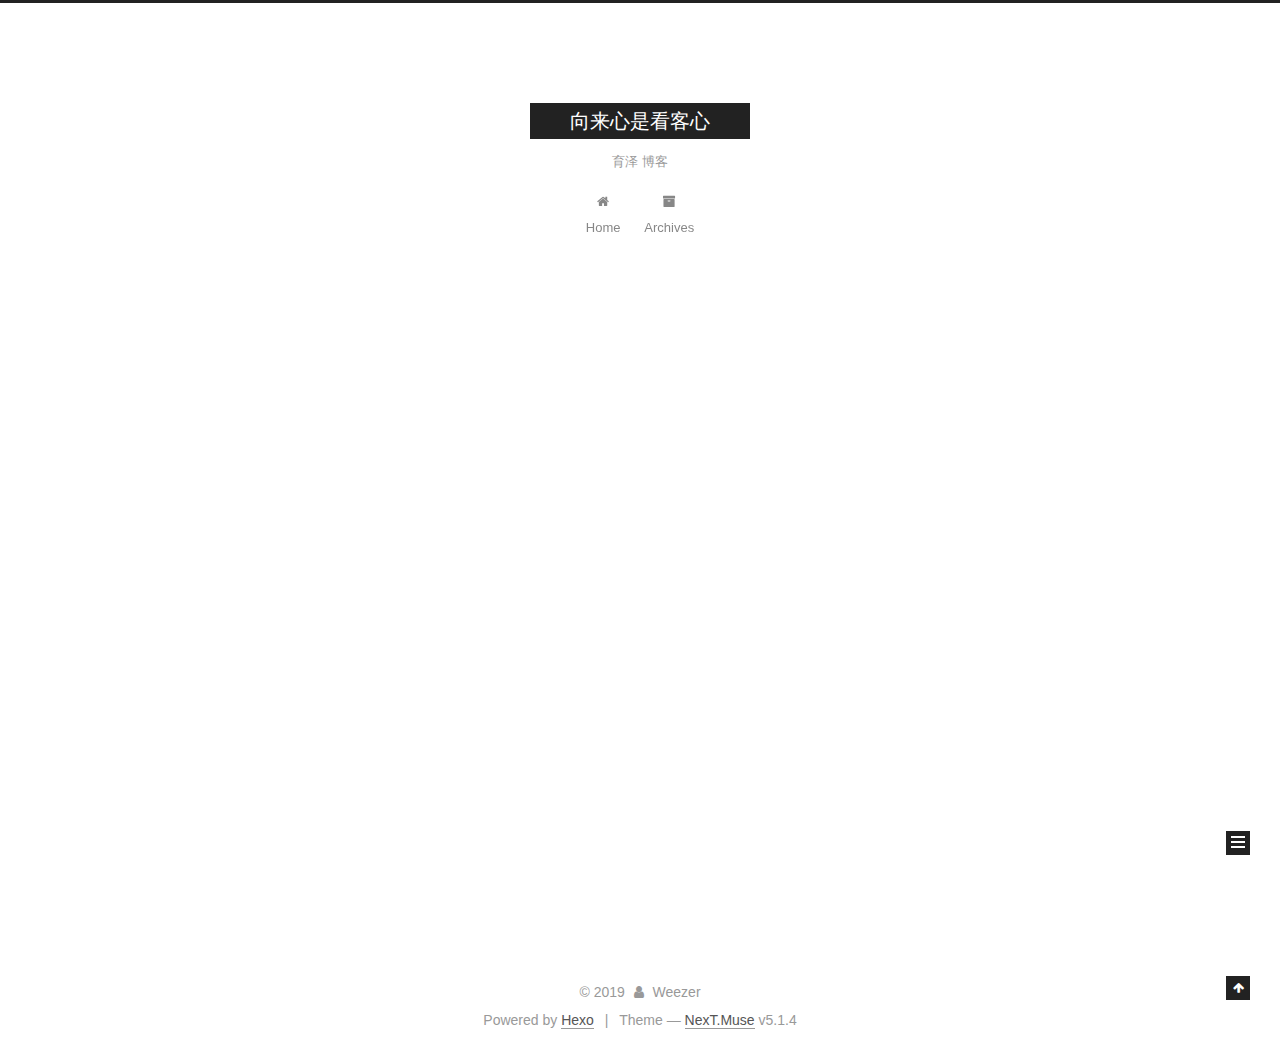
==== commit a7938e8c: "Site updated: 2019-09-25 10:31:34" ====
--- a/index.html
+++ b/index.html
@@ -233,7 +233,7 @@
   
   
   <div class="post-block">
-    <link itemprop="mainEntityOfPage" href="http://weezer.cn/2019/09/24/MY-FIRST-POST/">
+    <link itemprop="mainEntityOfPage" href="http://weezer.cn/2019/09/24/博客简介/">
 
     <span hidden itemprop="author" itemscope itemtype="http://schema.org/Person">
       <meta itemprop="name" content="Weezer">
@@ -252,7 +252,7 @@
         
           <h1 class="post-title" itemprop="name headline">
                 
-                <a class="post-title-link" href="/2019/09/24/MY-FIRST-POST/" itemprop="url">MY FIRST POST</a></h1>
+                <a class="post-title-link" href="/2019/09/24/博客简介/" itemprop="url">博客简介</a></h1>
         
 
         <div class="post-meta">
@@ -304,141 +304,22 @@
       
         
           
-            <h4 id="我的第一篇文章"><a href="#我的第一篇文章" class="headerlink" title="我的第一篇文章"></a>我的第一篇文章</h4><p>～～～<br>试试水</p>
-<p>～～～</p>
-
-          
-        
-      
-    </div>
-    
-    
-    
-
-    
-
-    
-
-    
-
-    <footer class="post-footer">
-      
-
-      
-
-      
-
-      
-      
-        <div class="post-eof"></div>
-      
-    </footer>
-  </div>
-  
-  
-  
-  </article>
-
-
-    
-      
-
-  
-
-  
-  
-  
-
-  <article class="post post-type-normal" itemscope itemtype="http://schema.org/Article">
-  
-  
-  
-  <div class="post-block">
-    <link itemprop="mainEntityOfPage" href="http://weezer.cn/2019/09/24/hello-world/">
-
-    <span hidden itemprop="author" itemscope itemtype="http://schema.org/Person">
-      <meta itemprop="name" content="Weezer">
-      <meta itemprop="description" content>
-      <meta itemprop="image" content="/images/avatar.gif">
-    </span>
-
-    <span hidden itemprop="publisher" itemscope itemtype="http://schema.org/Organization">
-      <meta itemprop="name" content="向来心是看客心">
-    </span>
-
-    
-      <header class="post-header">
-
-        
-        
-          <h1 class="post-title" itemprop="name headline">
-                
-                <a class="post-title-link" href="/2019/09/24/hello-world/" itemprop="url">Hello World</a></h1>
-        
-
-        <div class="post-meta">
-          <span class="post-time">
-            
-              <span class="post-meta-item-icon">
-                <i class="fa fa-calendar-o"></i>
-              </span>
-              
-                <span class="post-meta-item-text">Posted on</span>
-              
-              <time title="Post created" itemprop="dateCreated datePublished" datetime="2019-09-24T14:43:45+08:00">
-                2019-09-24
-              </time>
-            
-
-            
-
-            
-          </span>
-
-          
-
-          
-            
-          
-
-          
-          
-
-          
-
-          
-
-          
-
-        </div>
-      </header>
-    
-
-    
-    
-    
-    <div class="post-body" itemprop="articleBody">
-
-      
-      
-
-      
-        
-          
-            <p>Welcome to <a href="https://hexo.io/" target="_blank" rel="noopener">Hexo</a>! This is your very first post. Check <a href="https://hexo.io/docs/" target="_blank" rel="noopener">documentation</a> for more info. If you get any problems when using Hexo, you can find the answer in <a href="https://hexo.io/docs/troubleshooting.html" target="_blank" rel="noopener">troubleshooting</a> or you can ask me on <a href="https://github.com/hexojs/hexo/issues" target="_blank" rel="noopener">GitHub</a>.</p>
-<h2 id="Quick-Start"><a href="#Quick-Start" class="headerlink" title="Quick Start"></a>Quick Start</h2><h3 id="Create-a-new-post"><a href="#Create-a-new-post" class="headerlink" title="Create a new post"></a>Create a new post</h3><figure class="highlight bash"><table><tr><td class="gutter"><pre><span class="line">1</span><br></pre></td><td class="code"><pre><span class="line">$ hexo new <span class="string">"My New Post"</span></span><br></pre></td></tr></table></figure>
-
-<p>More info: <a href="https://hexo.io/docs/writing.html" target="_blank" rel="noopener">Writing</a></p>
-<h3 id="Run-server"><a href="#Run-server" class="headerlink" title="Run server"></a>Run server</h3><figure class="highlight bash"><table><tr><td class="gutter"><pre><span class="line">1</span><br></pre></td><td class="code"><pre><span class="line">$ hexo server</span><br></pre></td></tr></table></figure>
-
-<p>More info: <a href="https://hexo.io/docs/server.html" target="_blank" rel="noopener">Server</a></p>
-<h3 id="Generate-static-files"><a href="#Generate-static-files" class="headerlink" title="Generate static files"></a>Generate static files</h3><figure class="highlight bash"><table><tr><td class="gutter"><pre><span class="line">1</span><br></pre></td><td class="code"><pre><span class="line">$ hexo generate</span><br></pre></td></tr></table></figure>
-
-<p>More info: <a href="https://hexo.io/docs/generating.html" target="_blank" rel="noopener">Generating</a></p>
-<h3 id="Deploy-to-remote-sites"><a href="#Deploy-to-remote-sites" class="headerlink" title="Deploy to remote sites"></a>Deploy to remote sites</h3><figure class="highlight bash"><table><tr><td class="gutter"><pre><span class="line">1</span><br></pre></td><td class="code"><pre><span class="line">$ hexo deploy</span><br></pre></td></tr></table></figure>
-
-<p>More info: <a href="https://hexo.io/docs/deployment.html" target="_blank" rel="noopener">Deployment</a></p>
-
+            <h2 id="我的第一篇文章"><a href="#我的第一篇文章" class="headerlink" title="我的第一篇文章"></a>我的第一篇文章</h2><pre><code>我的爱情迎来了转机，那么我的人生也迎来了转机。
+
+我一生之至乐在执笔为文时，心中错综复杂之情思，我笔皆可畅达之。我自谓人生之乐，未有过于此者也。 ---苏轼
+
+记录过很多笔记，各个地方都有，现在我想把它统一写到一个地方，就是这里。
+
+也许别人能看到，那么就会督促我认真对待，希望能坚持下来吧。
+
+写什么呢，看心情。
+
+爱情随笔、技术文章、人生感悟、喜欢的笑话
+
+多想想，别人想看什么。
+
+
+</code></pre>
           
         
       
@@ -519,7 +400,7 @@
               
                 <a href="/archives/">
               
-                  <span class="site-state-item-count">2</span>
+                  <span class="site-state-item-count">1</span>
                   <span class="site-state-item-name">posts</span>
                 </a>
               </div>
@@ -527,6 +408,15 @@
 
             
 
+            
+              
+              
+              <div class="site-state-item site-state-tags">
+                
+                  <span class="site-state-item-count">1</span>
+                  <span class="site-state-item-name">tags</span>
+                
+              </div>
             
 
           </nav>
--- a/css/main.css
+++ b/css/main.css
@@ -1822,7 +1822,7 @@
   width: 4px;
   height: 4px;
   border-radius: 50%;
-  background: #f6ffa2;
+  background: #ff8c88;
 }
 .links-of-blogroll {
   font-size: 13px;
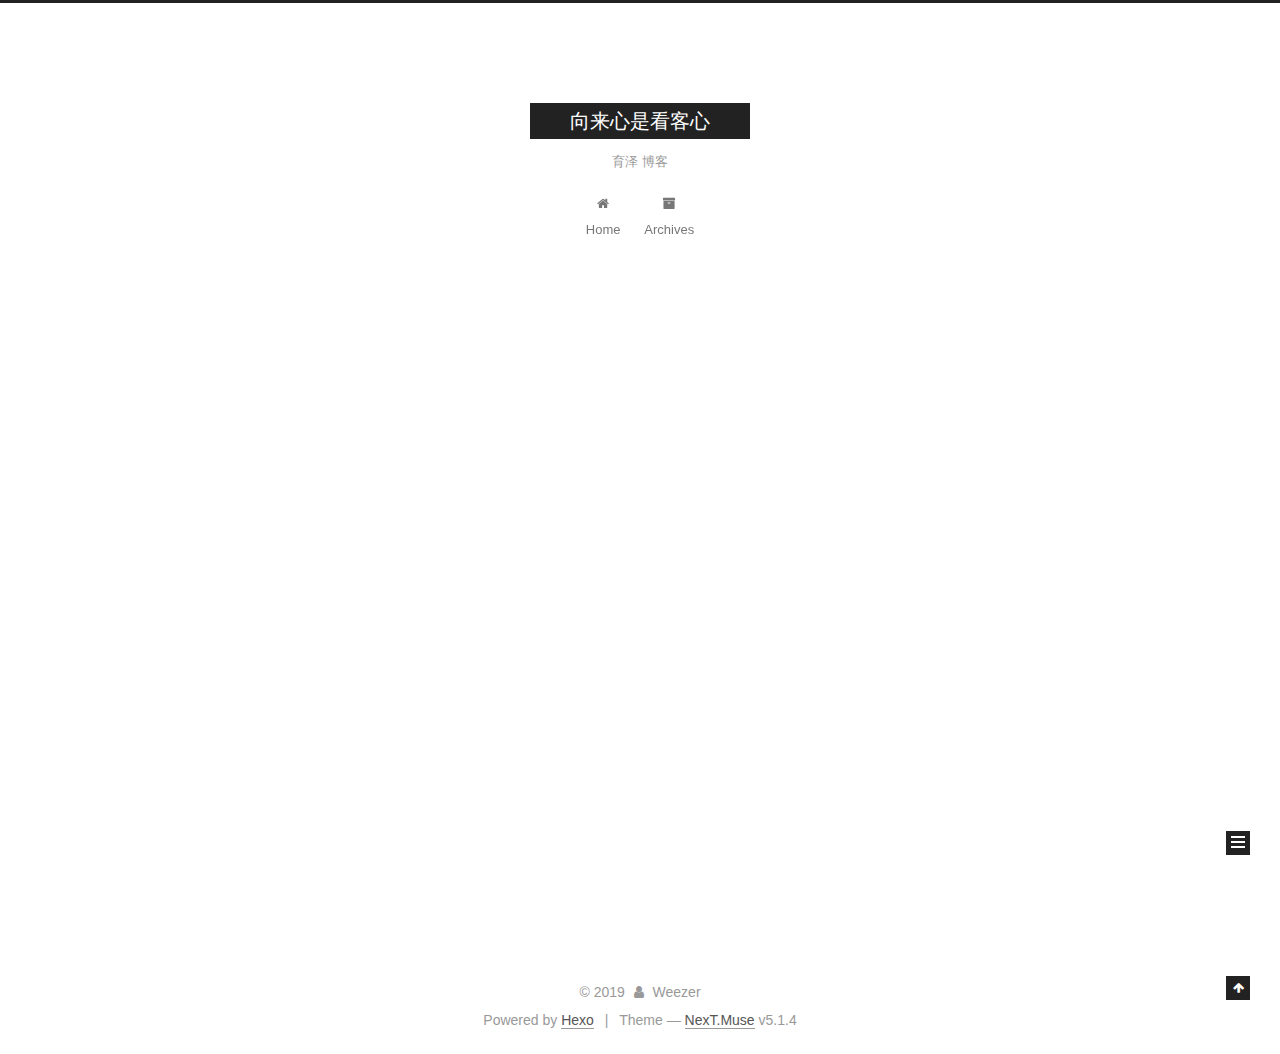
==== commit 2c9e8725: "Site updated: 2019-09-25 10:40:23" ====
--- a/index.html
+++ b/index.html
@@ -233,7 +233,7 @@
   
   
   <div class="post-block">
-    <link itemprop="mainEntityOfPage" href="http://weezer.cn/2019/09/24/博客简介/">
+    <link itemprop="mainEntityOfPage" href="http://weezer.cn/2019/09/24/我的第一篇文章/">
 
     <span hidden itemprop="author" itemscope itemtype="http://schema.org/Person">
       <meta itemprop="name" content="Weezer">
@@ -252,7 +252,7 @@
         
           <h1 class="post-title" itemprop="name headline">
                 
-                <a class="post-title-link" href="/2019/09/24/博客简介/" itemprop="url">博客简介</a></h1>
+                <a class="post-title-link" href="/2019/09/24/我的第一篇文章/" itemprop="url">博客简介</a></h1>
         
 
         <div class="post-meta">
@@ -304,7 +304,7 @@
       
         
           
-            <h2 id="我的第一篇文章"><a href="#我的第一篇文章" class="headerlink" title="我的第一篇文章"></a>我的第一篇文章</h2><pre><code>我的爱情迎来了转机，那么我的人生也迎来了转机。
+            <h2 id="新的开始"><a href="#新的开始" class="headerlink" title="新的开始"></a>新的开始</h2><pre><code>我的爱情迎来了转机，那么我的人生也迎来了转机。
 
 我一生之至乐在执笔为文时，心中错综复杂之情思，我笔皆可畅达之。我自谓人生之乐，未有过于此者也。 ---苏轼
 
--- a/css/main.css
+++ b/css/main.css
@@ -1822,7 +1822,7 @@
   width: 4px;
   height: 4px;
   border-radius: 50%;
-  background: #ff8c88;
+  background: #a3b59d;
 }
 .links-of-blogroll {
   font-size: 13px;
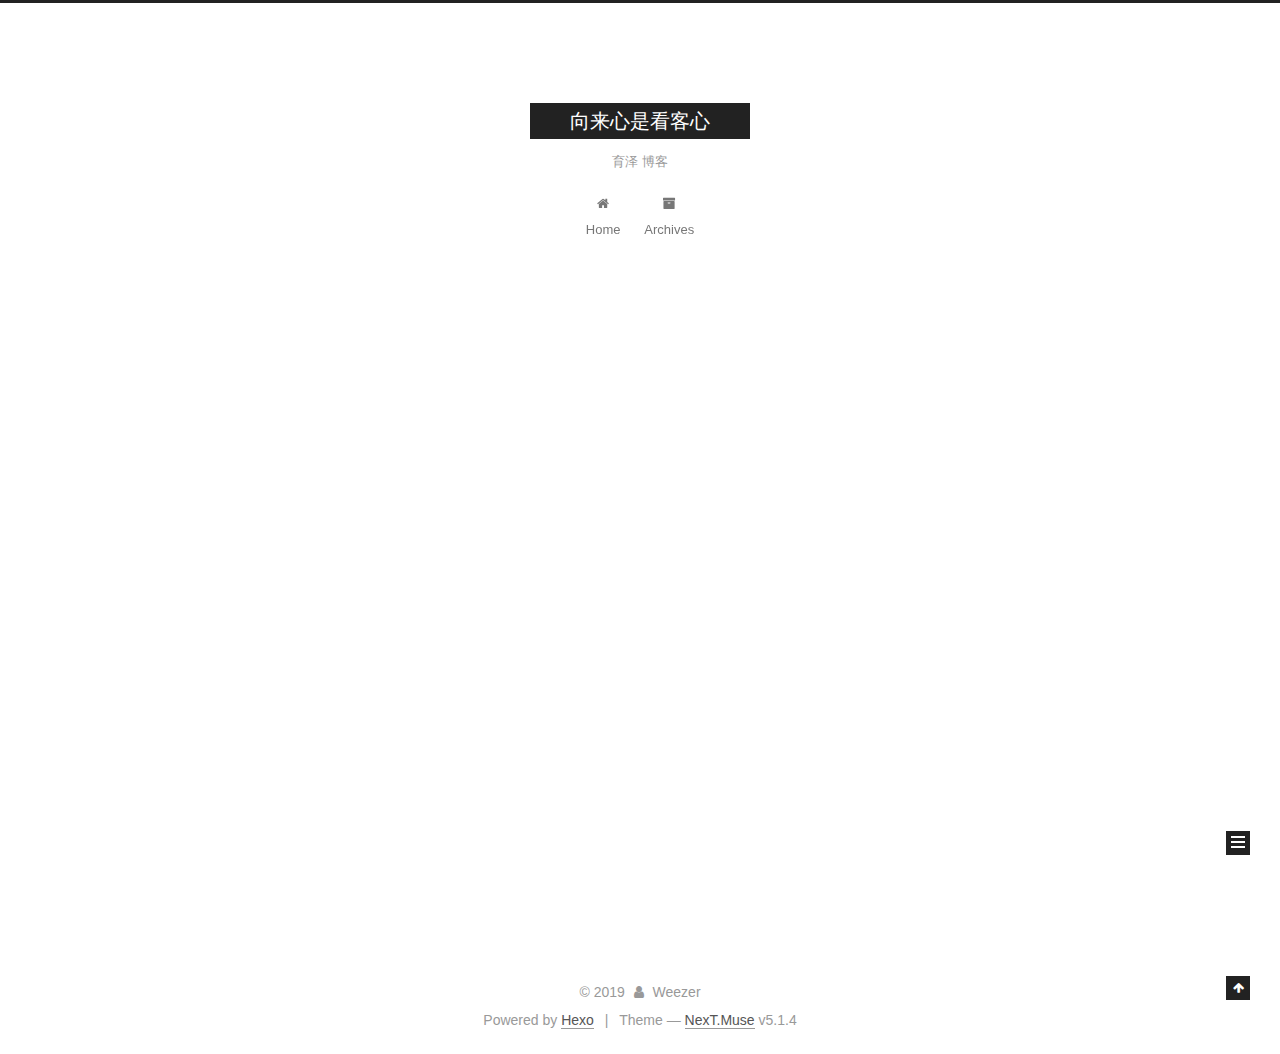
==== commit 6212241d: "Site updated: 2019-09-25 10:45:27" ====
--- a/index.html
+++ b/index.html
@@ -252,7 +252,7 @@
         
           <h1 class="post-title" itemprop="name headline">
                 
-                <a class="post-title-link" href="/2019/09/24/我的第一篇文章/" itemprop="url">博客简介</a></h1>
+                <a class="post-title-link" href="/2019/09/24/我的第一篇文章/" itemprop="url">第一篇文章</a></h1>
         
 
         <div class="post-meta">
@@ -264,7 +264,7 @@
               
                 <span class="post-meta-item-text">Posted on</span>
               
-              <time title="Post created" itemprop="dateCreated datePublished" datetime="2019-09-24T15:09:31+08:00">
+              <time title="Post created" itemprop="dateCreated datePublished" datetime="2019-09-24T20:09:31+08:00">
                 2019-09-24
               </time>
             
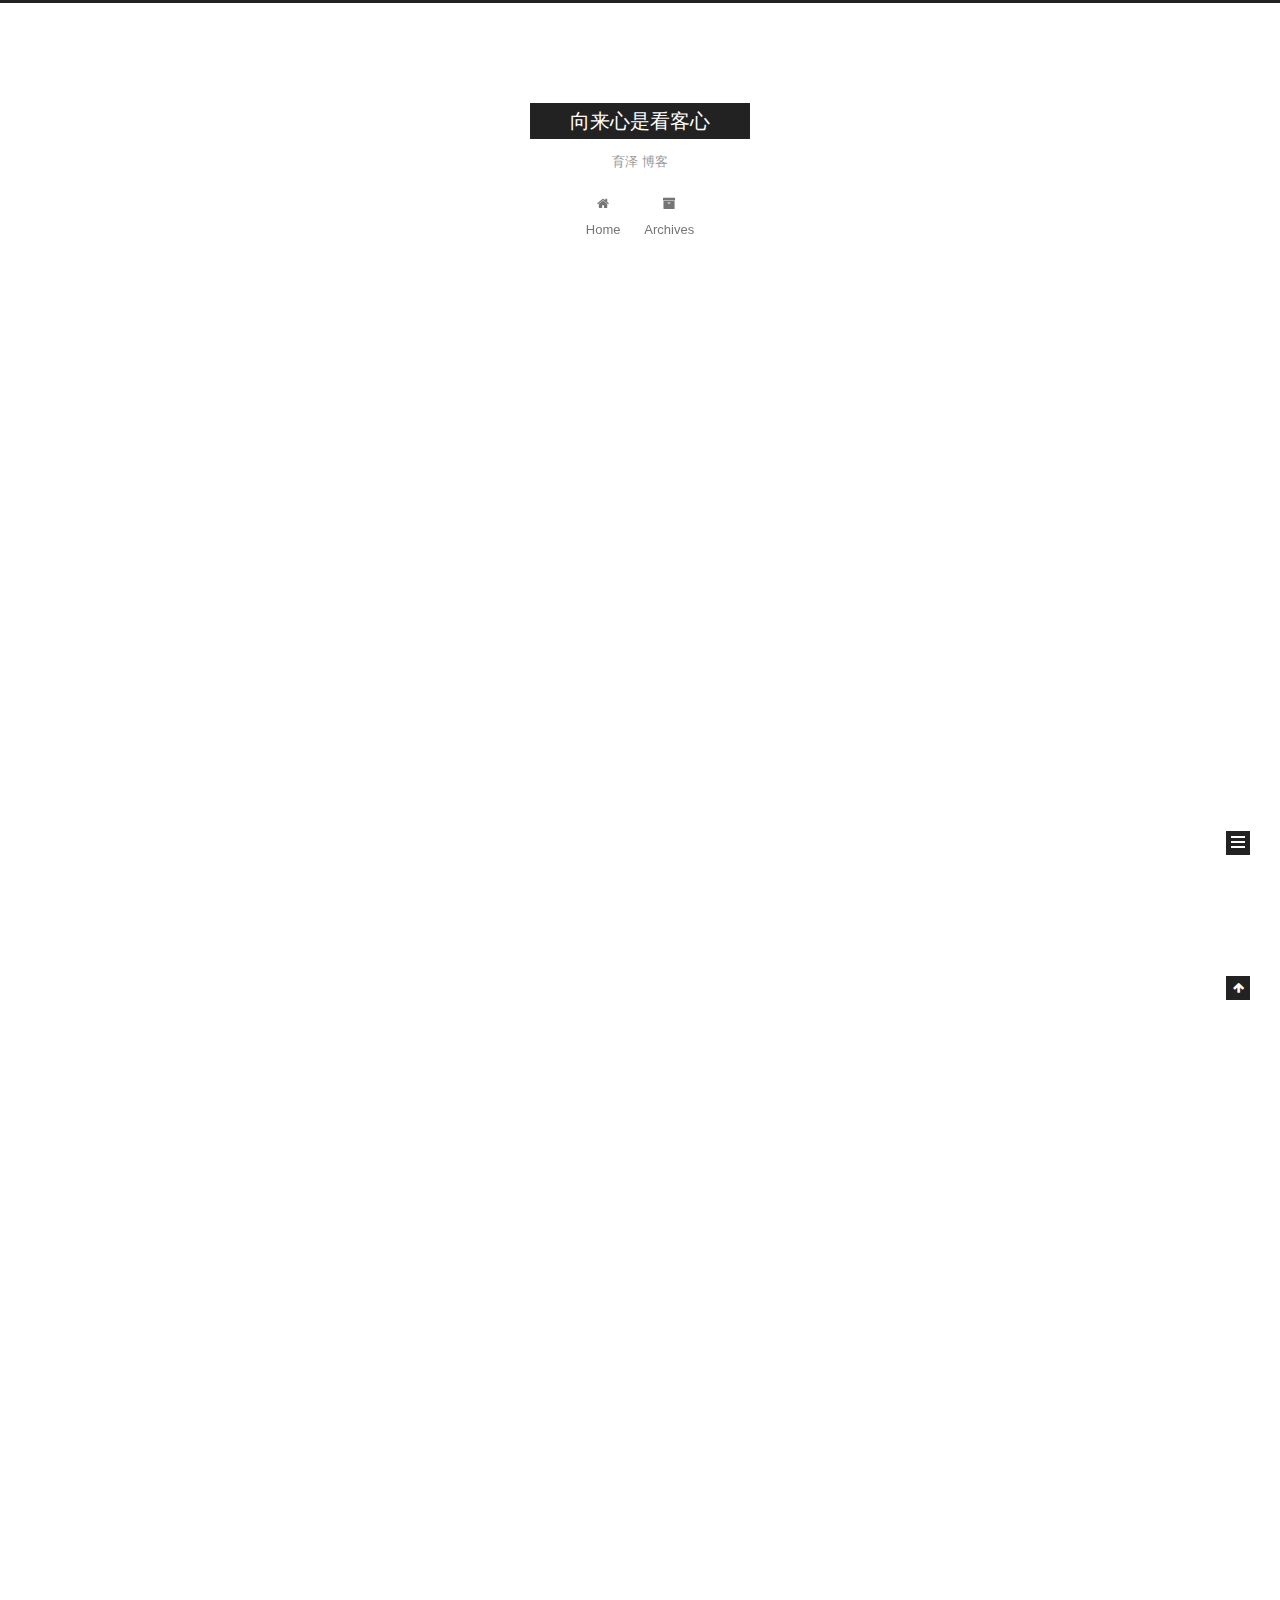
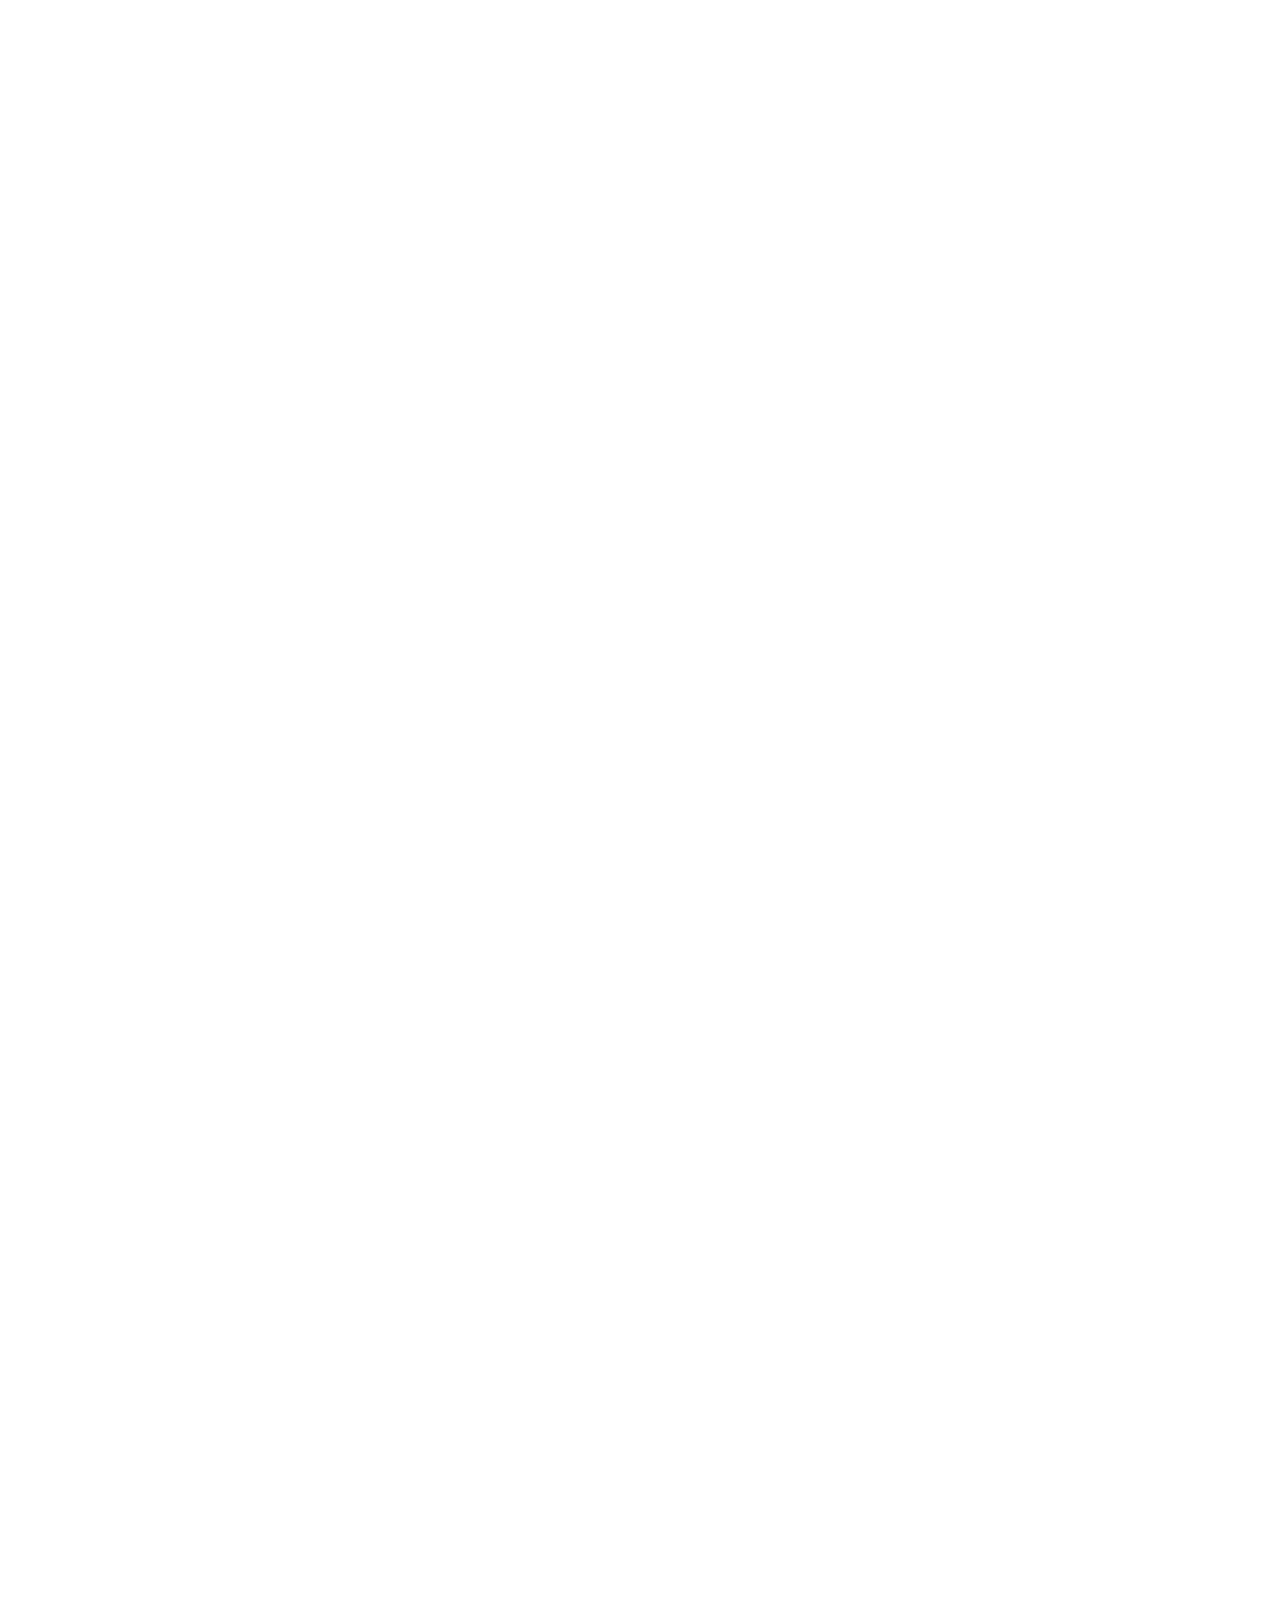
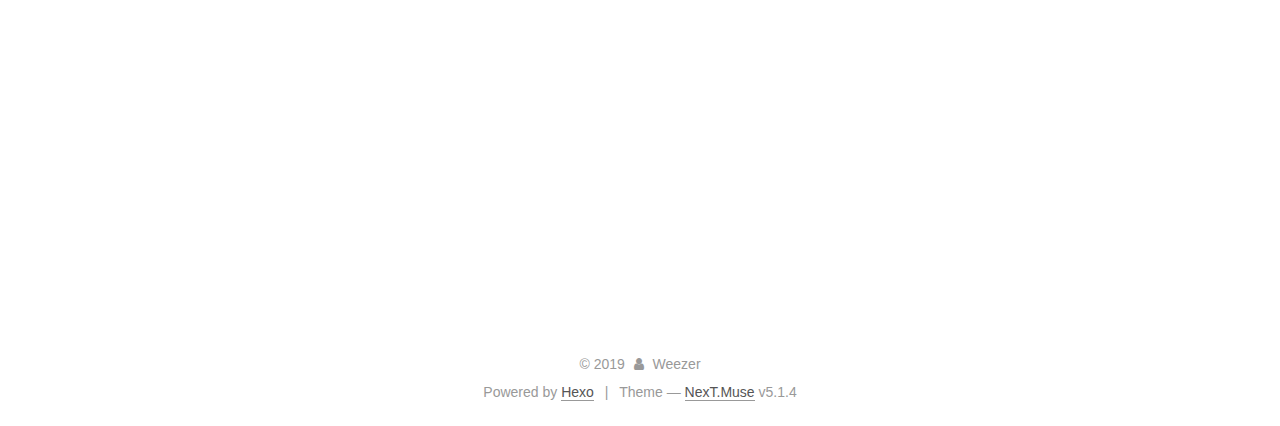
==== commit 0c2279f9: "Site updated: 2019-09-26 15:22:31" ====
--- a/index.html
+++ b/index.html
@@ -233,7 +233,7 @@
   
   
   <div class="post-block">
-    <link itemprop="mainEntityOfPage" href="http://weezer.cn/2019/09/24/我的第一篇文章/">
+    <link itemprop="mainEntityOfPage" href="http://weezer.cn/2019/09/26/The Heart Sutra/">
 
     <span hidden itemprop="author" itemscope itemtype="http://schema.org/Person">
       <meta itemprop="name" content="Weezer">
@@ -252,7 +252,290 @@
         
           <h1 class="post-title" itemprop="name headline">
                 
-                <a class="post-title-link" href="/2019/09/24/我的第一篇文章/" itemprop="url">第一篇文章</a></h1>
+                <a class="post-title-link" href="/2019/09/26/The Heart Sutra/" itemprop="url">心经</a></h1>
+        
+
+        <div class="post-meta">
+          <span class="post-time">
+            
+              <span class="post-meta-item-icon">
+                <i class="fa fa-calendar-o"></i>
+              </span>
+              
+                <span class="post-meta-item-text">Posted on</span>
+              
+              <time title="Post created" itemprop="dateCreated datePublished" datetime="2019-09-26T11:09:31+08:00">
+                2019-09-26
+              </time>
+            
+
+            
+
+            
+          </span>
+
+          
+
+          
+            
+          
+
+          
+          
+
+          
+
+          
+
+          
+
+        </div>
+      </header>
+    
+
+    
+    
+    
+    <div class="post-body" itemprop="articleBody">
+
+      
+      
+
+      
+        
+          <h2 id><a href="#" class="headerlink" title></a><img src="https://tva1.sinaimg.cn/large/006y8mN6gy1g7cwziota0j30sg0g0nj6.jpg" alt="心经"></h2><p>一直很喜欢《心经》里面的一句话：</p>
+<blockquote>
+<p>以无所得故，菩提萨锤，依般若波罗蜜多故，心无挂碍，无挂碍故，无有恐怖，远离颠倒梦想，究竟涅槃。</p>
+</blockquote>
+<p><strong>在乎的少了，不执着于人、物、名、利，便无需害怕什么，没有所谓的对和错，初心已定</strong></p>
+<p>心如止水，不是说内心和死水一样，毫无波澜。而是无论发生过什么事，内心都可以恢复的像静水一样，不着痕迹。</p>
+<hr>
+<p>上大学的时候写过一句话：</p>
+<blockquote>
+<p>没有欲望就没有痛苦，没有痛苦本身就是一种欲望</p>
+</blockquote>
+<p>不要试图逃避痛苦，追求真正的快乐。快乐和痛苦相依而生，通过和别人比较而来，放下快乐的人，才能放下痛苦。</p>
+<p>内心强大的人，都有极强的独立思考能力。痛苦的时候，他们可以意识到什么让他们痛苦，换一件事去思考。</p>
+<p>《心经》全文：</p>
+          <!--noindex-->
+          <div class="post-button text-center">
+            <a class="btn" href="/2019/09/26/The Heart Sutra/#more" rel="contents">
+              Read more &raquo;
+            </a>
+          </div>
+          <!--/noindex-->
+        
+      
+    </div>
+    
+    
+    
+
+    
+
+    
+
+    
+
+    <footer class="post-footer">
+      
+
+      
+
+      
+
+      
+      
+        <div class="post-eof"></div>
+      
+    </footer>
+  </div>
+  
+  
+  
+  </article>
+
+
+    
+      
+
+  
+
+  
+  
+  
+
+  <article class="post post-type-normal" itemscope itemtype="http://schema.org/Article">
+  
+  
+  
+  <div class="post-block">
+    <link itemprop="mainEntityOfPage" href="http://weezer.cn/2019/09/25/setnx/">
+
+    <span hidden itemprop="author" itemscope itemtype="http://schema.org/Person">
+      <meta itemprop="name" content="Weezer">
+      <meta itemprop="description" content>
+      <meta itemprop="image" content="/images/avatar.gif">
+    </span>
+
+    <span hidden itemprop="publisher" itemscope itemtype="http://schema.org/Organization">
+      <meta itemprop="name" content="向来心是看客心">
+    </span>
+
+    
+      <header class="post-header">
+
+        
+        
+          <h1 class="post-title" itemprop="name headline">
+                
+                <a class="post-title-link" href="/2019/09/25/setnx/" itemprop="url">setNx简述</a></h1>
+        
+
+        <div class="post-meta">
+          <span class="post-time">
+            
+              <span class="post-meta-item-icon">
+                <i class="fa fa-calendar-o"></i>
+              </span>
+              
+                <span class="post-meta-item-text">Posted on</span>
+              
+              <time title="Post created" itemprop="dateCreated datePublished" datetime="2019-09-25T16:09:31+08:00">
+                2019-09-25
+              </time>
+            
+
+            
+
+            
+          </span>
+
+          
+
+          
+            
+          
+
+          
+          
+
+          
+
+          
+
+          
+
+        </div>
+      </header>
+    
+
+    
+    
+    
+    <div class="post-body" itemprop="articleBody">
+
+      
+      
+
+      
+        
+          
+            <h2 id="setNx-进阶"><a href="#setNx-进阶" class="headerlink" title="setNx 进阶"></a>setNx 进阶</h2><ol>
+<li><p>高并发情况下，多个人预约同一节课程，有5个座位，两个人刚好都想选3号座位。</p>
+ <figure class="highlight plain"><table><tr><td class="gutter"><pre><span class="line">1</span><br><span class="line">2</span><br><span class="line">3</span><br><span class="line">4</span><br><span class="line">5</span><br><span class="line">6</span><br></pre></td><td class="code"><pre><span class="line">$key = &apos;class_id:1:seat_number:3&apos;;</span><br><span class="line">if ($cache-&gt;setNx($key, 1))&#123;</span><br><span class="line">    $cache-&gt;expire($key, 20);</span><br><span class="line">&#125;</span><br><span class="line"> //删除</span><br><span class="line">$cache-&gt;del($key);</span><br></pre></td></tr></table></figure>
+
+<p>这时候set($key,2) 会成功，但是setNx($key,2) 会失败</p>
+</li>
+<li><p>这时候一个家庭的人来了，想选3 4 5 6 四个座位，这时候想把这四个座位都占住，可以使用mSetNx</p>
+<figure class="highlight plain"><table><tr><td class="gutter"><pre><span class="line">1</span><br><span class="line">2</span><br><span class="line">3</span><br><span class="line">4</span><br><span class="line">5</span><br><span class="line">6</span><br></pre></td><td class="code"><pre><span class="line">MSETNX key value [key value …]</span><br><span class="line">foreach ($keys as $_key  =&gt; $val)&#123;</span><br><span class="line">   $cache-&gt;expire($_key);</span><br><span class="line">&#125;</span><br><span class="line">//删除</span><br><span class="line">$cache-&gt;del($keys);</span><br></pre></td></tr></table></figure>
+
+<p>占住了四个key 依然不影响setNx的使用。</p>
+</li>
+<li><p>考虑到mSetNx成功后，redis断开链接，这个时候expire命令没有执行成功，键永远会被锁住，mysql失败回滚，这个座位别人就没办法预约了，考虑使用set。</p>
+<figure class="highlight plain"><table><tr><td class="gutter"><pre><span class="line">1</span><br><span class="line">2</span><br></pre></td><td class="code"><pre><span class="line">SET key value [EX seconds] [PX milliseconds] [NX|XX]</span><br><span class="line">SET resource-name anyString NX EX max-lock-time</span><br></pre></td></tr></table></figure>
+
+<p>这样可以用for循环把好几个位置占住，不用担心过期时间问题，但是数组很大，循环需要多次。</p>
+</li>
+<li><p>考虑使用lua脚本，拼接好字符串，一条命令，完美执行。</p>
+<figure class="highlight plain"><table><tr><td class="gutter"><pre><span class="line">1</span><br><span class="line">2</span><br><span class="line">3</span><br><span class="line">4</span><br><span class="line">5</span><br><span class="line">6</span><br><span class="line">7</span><br><span class="line">8</span><br><span class="line">9</span><br><span class="line">10</span><br><span class="line">11</span><br><span class="line">12</span><br><span class="line">13</span><br><span class="line">14</span><br></pre></td><td class="code"><pre><span class="line">EVAL script numkeys key [key …] arg [arg …]</span><br><span class="line">$luaScript = &lt;&lt;&lt;EOF</span><br><span class="line">     local islocked = redis.call(&apos;msetnx&apos;, KEYS[1], ARGV[1], KEYS[2], ARGV[2], KEYS[3], ARGV[3])</span><br><span class="line">     if (islocked == 1)</span><br><span class="line">     then</span><br><span class="line">     redis.call(&apos;expire&apos;, KEYS[1], 60)</span><br><span class="line">     redis.call(&apos;expire&apos;, KEYS[2], 60)</span><br><span class="line">     redis.call(&apos;expire&apos;, KEYS[3], 60)</span><br><span class="line">     end</span><br><span class="line">     return islocked</span><br><span class="line">     EOF;</span><br><span class="line">     $result = $cache-&gt;eval($luaScript,  [&apos;seat_1&apos;, &apos;seat_2&apos;, &apos;seat_3&apos;, &apos;1&apos;, &apos;1&apos;, &apos;1&apos;], 3);</span><br><span class="line">//删除</span><br><span class="line">$cache-&gt;del($keys);</span><br></pre></td></tr></table></figure>
+
+<p>单机情况下基本可以解决一次占用多个元素的情况，而且是原子操作</p>
+</li>
+<li><p>如果是集群，那么key就不会保存在一台服务器，而是分布到多台服务器。这个时候可以在key上面加上{},保证key保存到redis的同一台服务器</p>
+<figure class="highlight plain"><table><tr><td class="gutter"><pre><span class="line">1</span><br><span class="line">2</span><br><span class="line">3</span><br></pre></td><td class="code"><pre><span class="line">$keyPrefix = &quot;class_id:1:&#123;seat_number&#125;:&apos;;</span><br><span class="line">$key1 = keyPrefix . &apos;1&apos;;</span><br><span class="line">$key2 = keyPrefix . &apos;2&apos;;</span><br></pre></td></tr></table></figure>
+
+<p>这样可以确保key存储和删除没有问题。</p>
+</li>
+</ol>
+
+          
+        
+      
+    </div>
+    
+    
+    
+
+    
+
+    
+
+    
+
+    <footer class="post-footer">
+      
+
+      
+
+      
+
+      
+      
+        <div class="post-eof"></div>
+      
+    </footer>
+  </div>
+  
+  
+  
+  </article>
+
+
+    
+      
+
+  
+
+  
+  
+  
+
+  <article class="post post-type-normal" itemscope itemtype="http://schema.org/Article">
+  
+  
+  
+  <div class="post-block">
+    <link itemprop="mainEntityOfPage" href="http://weezer.cn/2019/09/24/My First Post/">
+
+    <span hidden itemprop="author" itemscope itemtype="http://schema.org/Person">
+      <meta itemprop="name" content="Weezer">
+      <meta itemprop="description" content>
+      <meta itemprop="image" content="/images/avatar.gif">
+    </span>
+
+    <span hidden itemprop="publisher" itemscope itemtype="http://schema.org/Organization">
+      <meta itemprop="name" content="向来心是看客心">
+    </span>
+
+    
+      <header class="post-header">
+
+        
+        
+          <h1 class="post-title" itemprop="name headline">
+                
+                <a class="post-title-link" href="/2019/09/24/My First Post/" itemprop="url">第一篇文章</a></h1>
         
 
         <div class="post-meta">
@@ -317,8 +600,6 @@
 爱情随笔、技术文章、人生感悟、喜欢的笑话
 
 多想想，别人想看什么。
-
-
 </code></pre>
           
         
@@ -400,7 +681,7 @@
               
                 <a href="/archives/">
               
-                  <span class="site-state-item-count">1</span>
+                  <span class="site-state-item-count">3</span>
                   <span class="site-state-item-name">posts</span>
                 </a>
               </div>
@@ -413,7 +694,7 @@
               
               <div class="site-state-item site-state-tags">
                 
-                  <span class="site-state-item-count">1</span>
+                  <span class="site-state-item-count">3</span>
                   <span class="site-state-item-name">tags</span>
                 
               </div>
--- a/css/main.css
+++ b/css/main.css
@@ -1822,7 +1822,7 @@
   width: 4px;
   height: 4px;
   border-radius: 50%;
-  background: #a3b59d;
+  background: #955cff;
 }
 .links-of-blogroll {
   font-size: 13px;
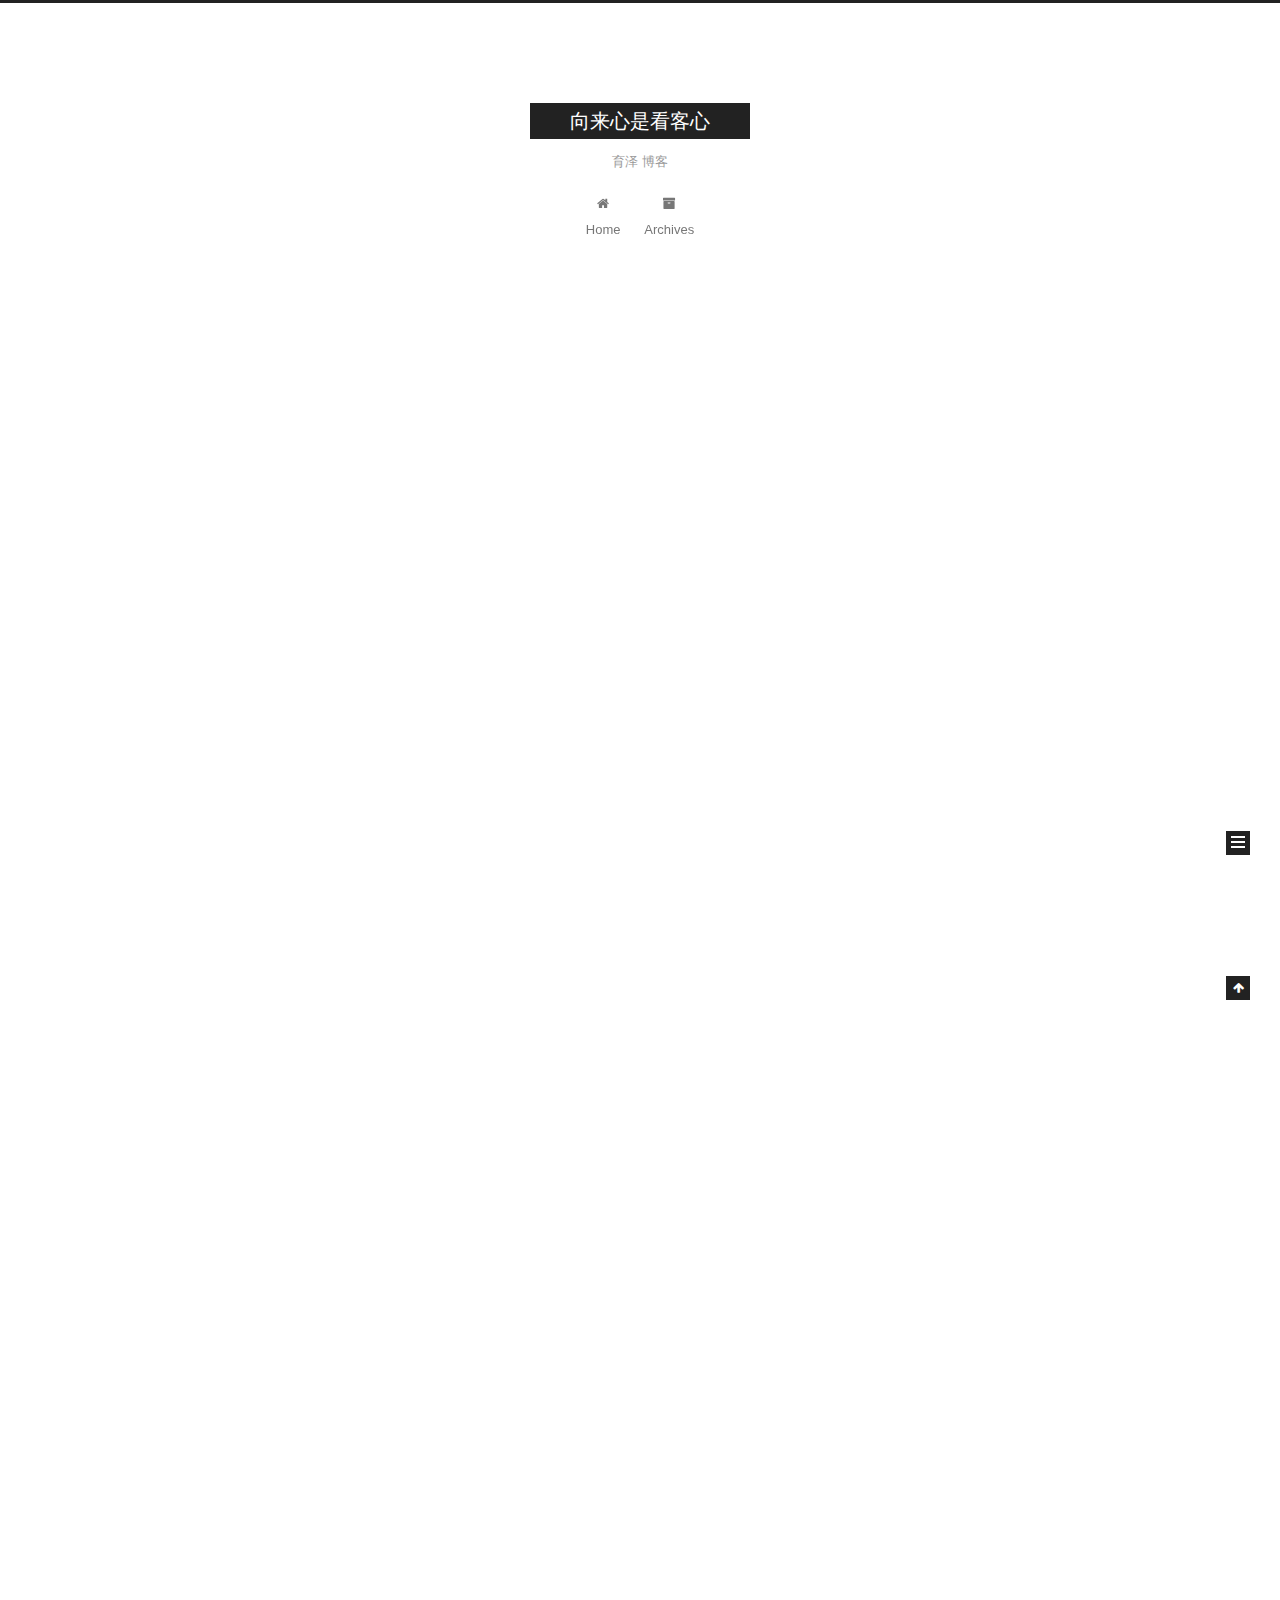
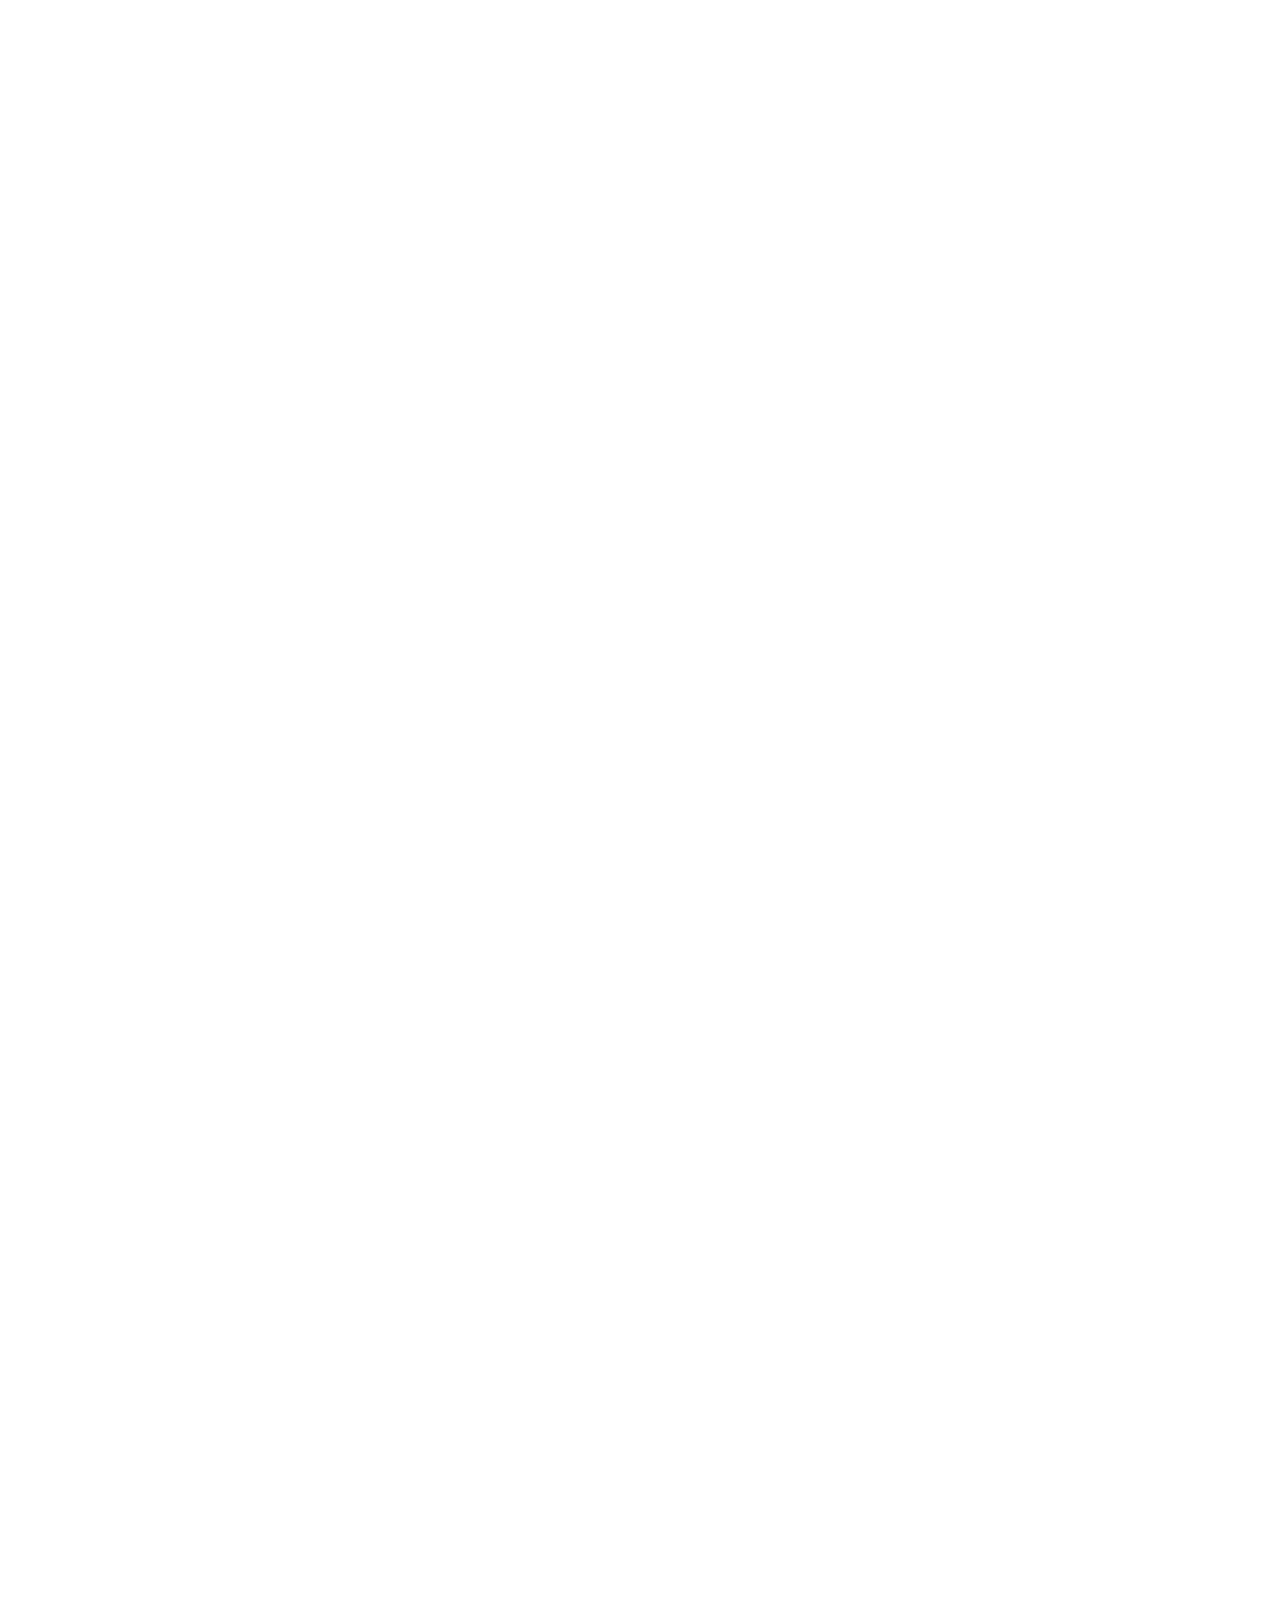
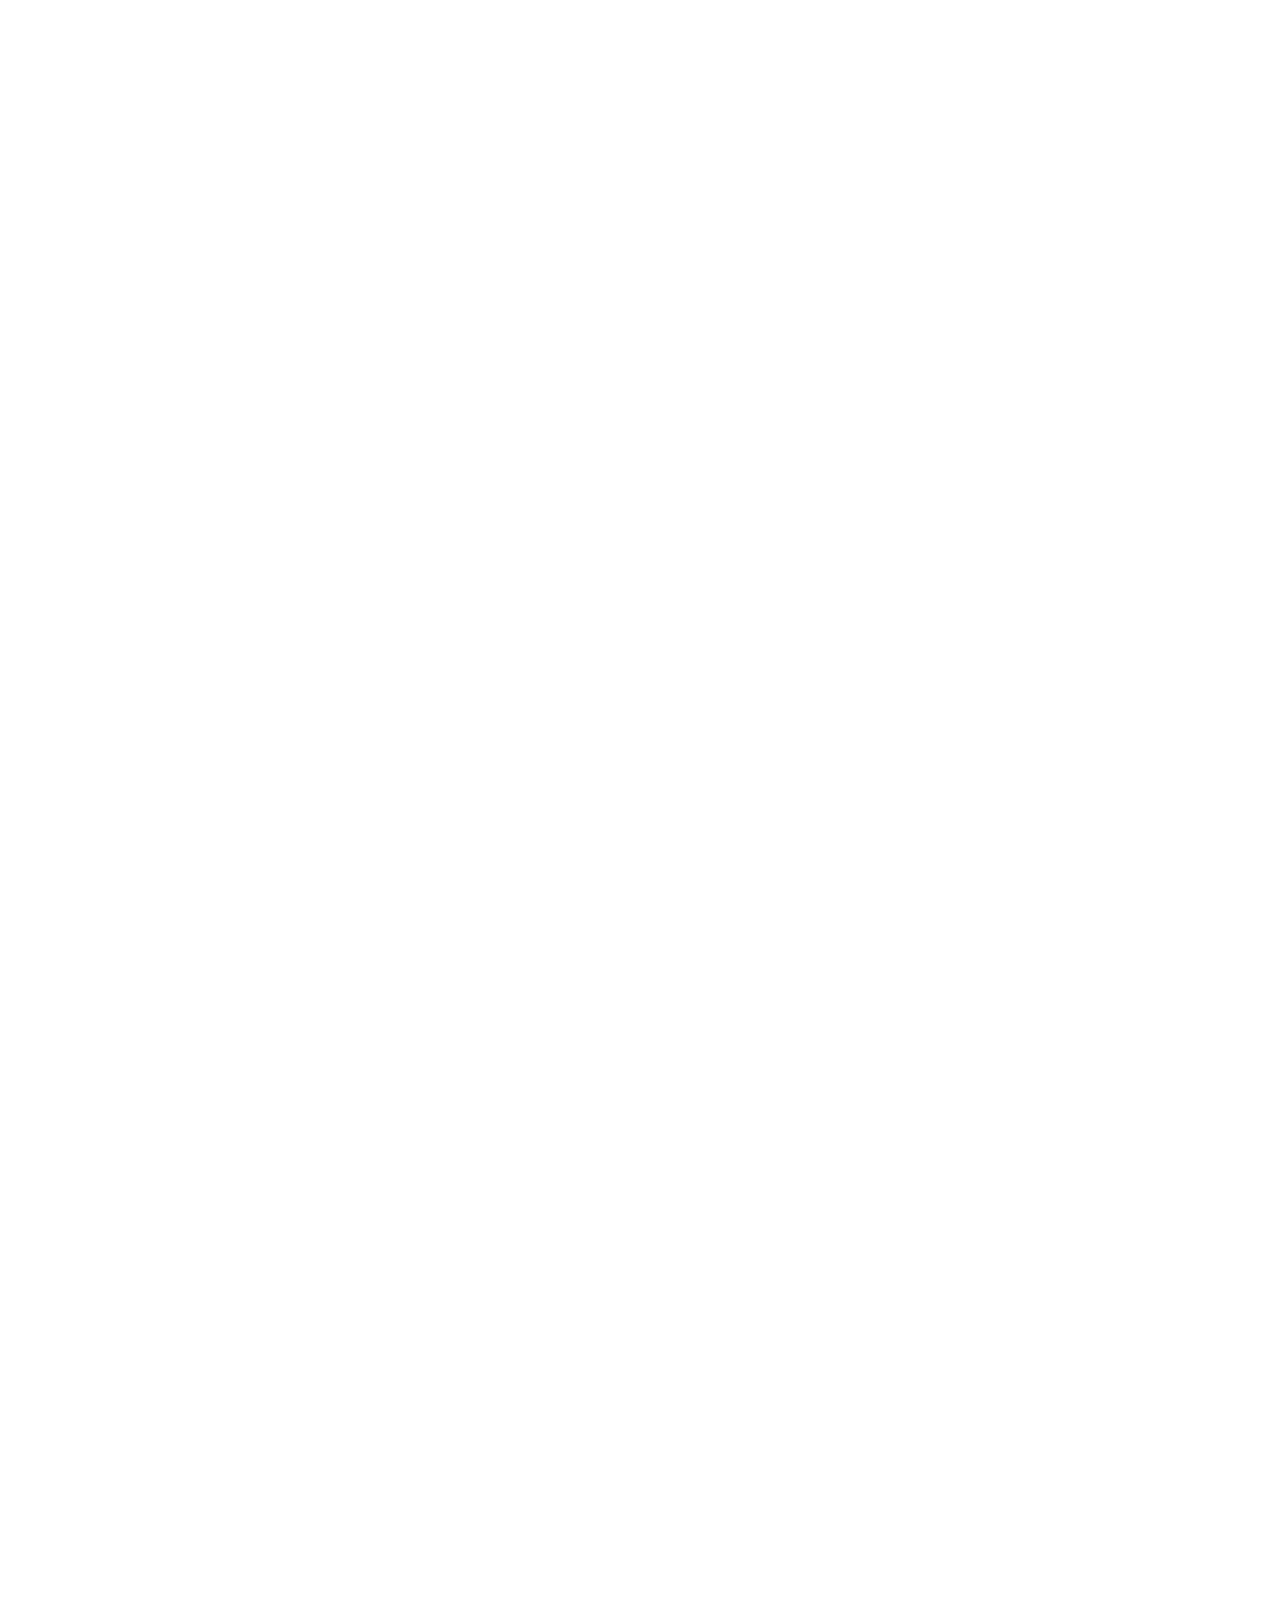
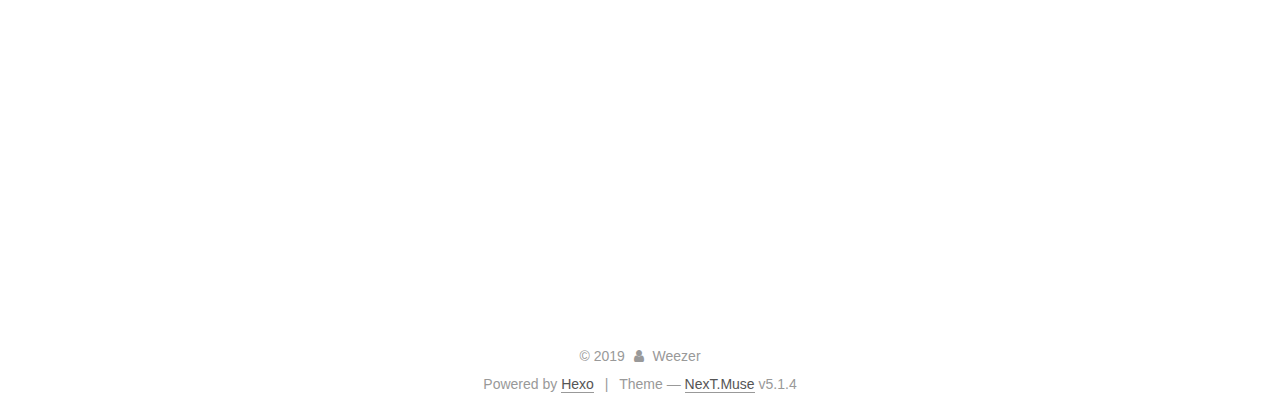
==== commit 4a9f2595: "Site updated: 2019-09-27 18:23:07" ====
--- a/index.html
+++ b/index.html
@@ -233,6 +233,150 @@
   
   
   <div class="post-block">
+    <link itemprop="mainEntityOfPage" href="http://weezer.cn/2019/09/27/confused/">
+
+    <span hidden itemprop="author" itemscope itemtype="http://schema.org/Person">
+      <meta itemprop="name" content="Weezer">
+      <meta itemprop="description" content>
+      <meta itemprop="image" content="/images/avatar.gif">
+    </span>
+
+    <span hidden itemprop="publisher" itemscope itemtype="http://schema.org/Organization">
+      <meta itemprop="name" content="向来心是看客心">
+    </span>
+
+    
+      <header class="post-header">
+
+        
+        
+          <h1 class="post-title" itemprop="name headline">
+                
+                <a class="post-title-link" href="/2019/09/27/confused/" itemprop="url">人生啊，迷茫是常态</a></h1>
+        
+
+        <div class="post-meta">
+          <span class="post-time">
+            
+              <span class="post-meta-item-icon">
+                <i class="fa fa-calendar-o"></i>
+              </span>
+              
+                <span class="post-meta-item-text">Posted on</span>
+              
+              <time title="Post created" itemprop="dateCreated datePublished" datetime="2019-09-27T14:09:31+08:00">
+                2019-09-27
+              </time>
+            
+
+            
+
+            
+          </span>
+
+          
+
+          
+            
+          
+
+          
+          
+
+          
+
+          
+
+          
+
+        </div>
+      </header>
+    
+
+    
+    
+    
+    <div class="post-body" itemprop="articleBody">
+
+      
+      
+
+      
+        
+          
+            <p><img src="https://tva1.sinaimg.cn/large/006y8mN6gy1g7e27bsfl8j30p00gkwh2.jpg" alt="迷茫"></p>
+<p>##你到底想要哪一种云淡风轻？</p>
+<p>畅想一种生活，有山、有水、有花、有草，干个小房间，垂钓，大笑，跑跑跳跳。</p>
+<p>仿佛这个世界就我一人，肆意玩弄，潇洒释然。</p>
+<p>离职五六天，自己就坐不住了，房租也是要钱的，哪怕去公司混一天，些许也是补助。</p>
+<hr>
+<p>闹钟响的时候，暗暗告诫自己：一辈子上班，那是不可能的，那些人没有追求。</p>
+<p>得有个把个兼职，兼职稳定了，替换掉工作。</p>
+<p>源码是不可能看的，新技术也可以不学，没有虎扑小软文刷起来惬意。</p>
+<hr>
+<p>痴迷游戏的人，现实生活不如意，总想着逃避。</p>
+<p>我打游戏是为了看看游戏为啥吸引人，哪些点可以借鉴，吸引众人。</p>
+<p>到了楼下：跑步还是打游戏？打游戏吧，上班一天很辛苦的。</p>
+<hr>
+<p>有个女朋友就好了，瞎了眼能看上我，要好好珍惜她。</p>
+<p>穿穿情侣装，走路拉拉手，地铁抱一抱，稍微秀那么一小下。</p>
+<p>什么？女生不讲道理？不自由？溜了溜了。</p>
+<hr>
+<p>写作是每天得坚持的东西，没有什么东西可以一蹴而就。</p>
+<p>三天打鱼两天晒网也行啊，人生由无数个突然的热情构成。</p>
+<p>今天不写也行吧？反正没人看，以后补就行了。</p>
+<hr>
+<p>我很聪明，篮球打得好，唱歌唱的棒，演戏也很棒</p>
+<p>不怎么说话，但擅长打交道，很成熟，很幽默</p>
+<p>穷、不懂站在别人立场考虑问题、不会逗别人开心，不识好歹的渣男挺多的</p>
+
+          
+        
+      
+    </div>
+    
+    
+    
+
+    
+
+    
+
+    
+
+    <footer class="post-footer">
+      
+
+      
+
+      
+
+      
+      
+        <div class="post-eof"></div>
+      
+    </footer>
+  </div>
+  
+  
+  
+  </article>
+
+
+    
+      
+
+  
+
+  
+  
+  
+
+  <article class="post post-type-normal" itemscope itemtype="http://schema.org/Article">
+  
+  
+  
+  <div class="post-block">
     <link itemprop="mainEntityOfPage" href="http://weezer.cn/2019/09/26/The Heart Sutra/">
 
     <span hidden itemprop="author" itemscope itemtype="http://schema.org/Person">
@@ -316,6 +460,7 @@
 </blockquote>
 <p>不要试图逃避痛苦，追求真正的快乐。快乐和痛苦相依而生，通过和别人比较而来，放下快乐的人，才能放下痛苦。</p>
 <p>内心强大的人，都有极强的独立思考能力。痛苦的时候，他们可以意识到什么让他们痛苦，换一件事去思考。</p>
+<hr>
 <p>《心经》全文：</p>
           <!--noindex-->
           <div class="post-button text-center">
@@ -681,7 +826,7 @@
               
                 <a href="/archives/">
               
-                  <span class="site-state-item-count">3</span>
+                  <span class="site-state-item-count">4</span>
                   <span class="site-state-item-name">posts</span>
                 </a>
               </div>
--- a/css/main.css
+++ b/css/main.css
@@ -1822,7 +1822,7 @@
   width: 4px;
   height: 4px;
   border-radius: 50%;
-  background: #955cff;
+  background: #bdff2d;
 }
 .links-of-blogroll {
   font-size: 13px;
